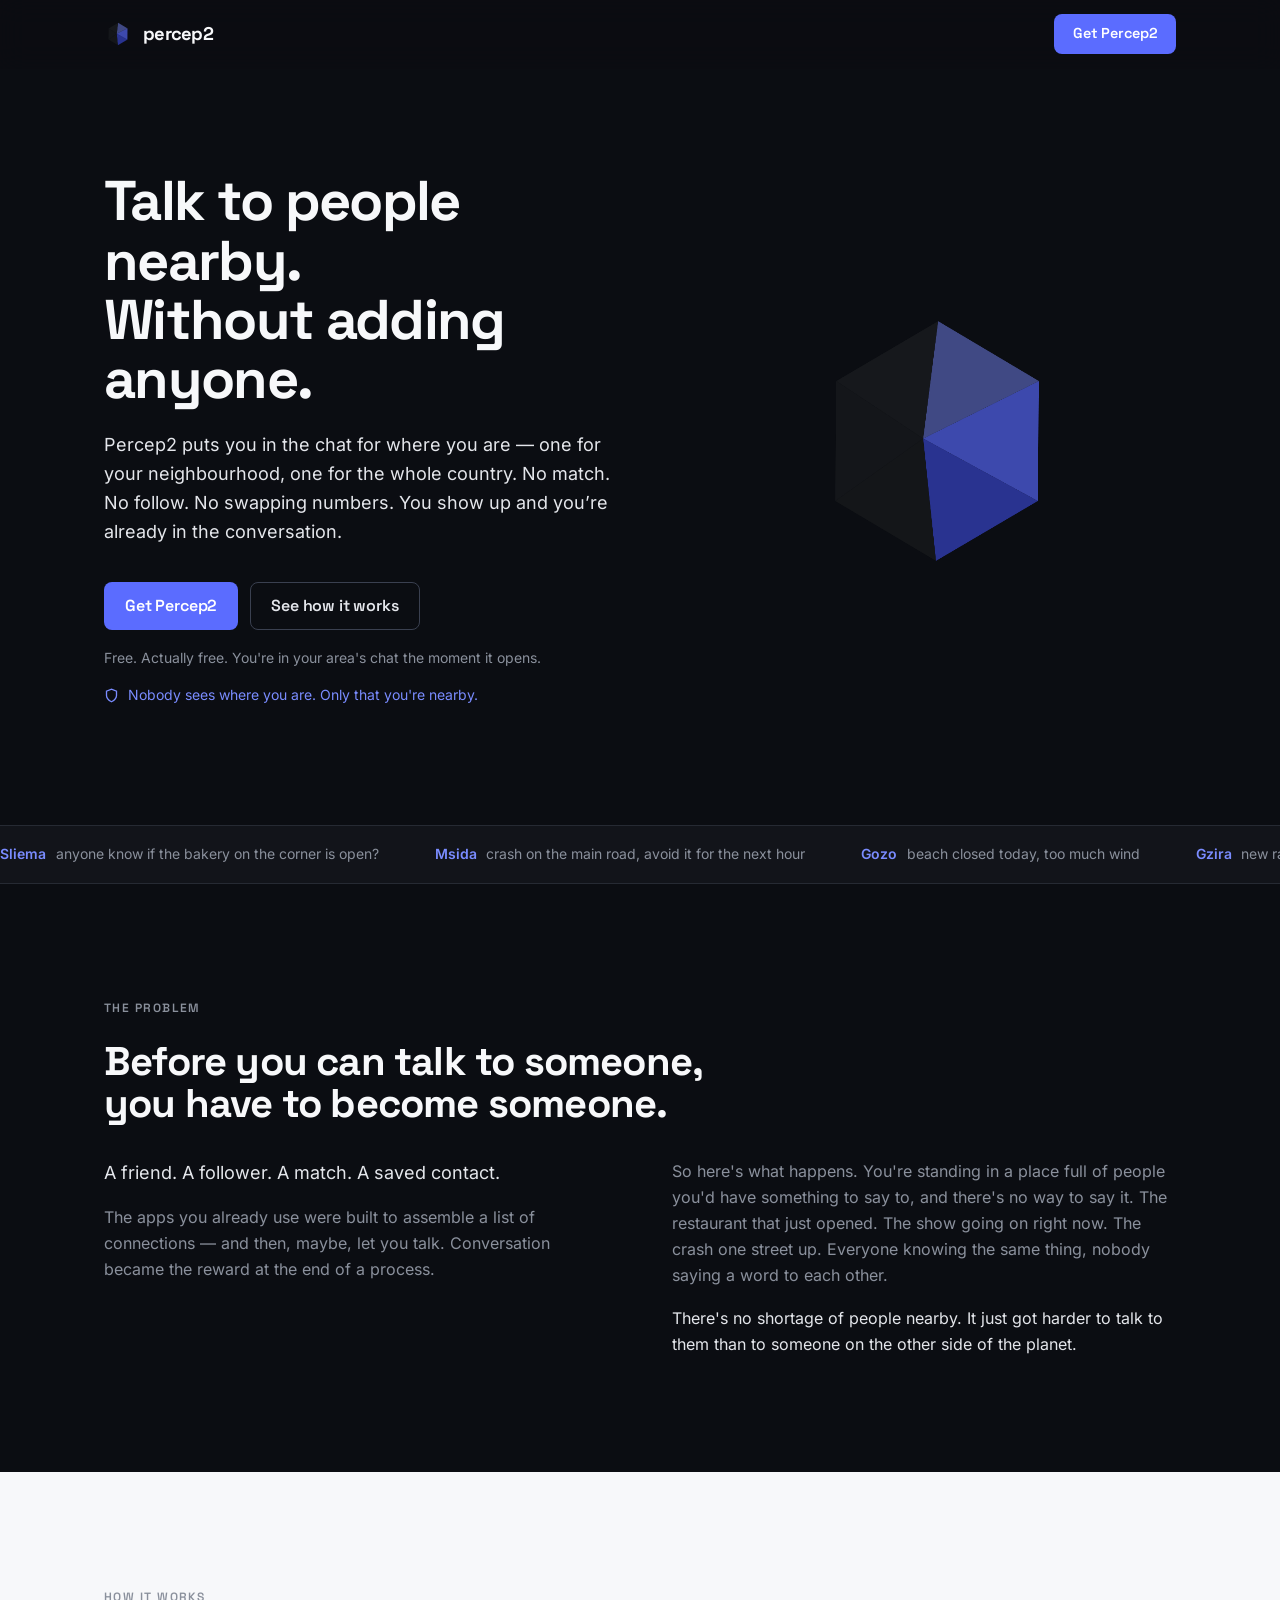
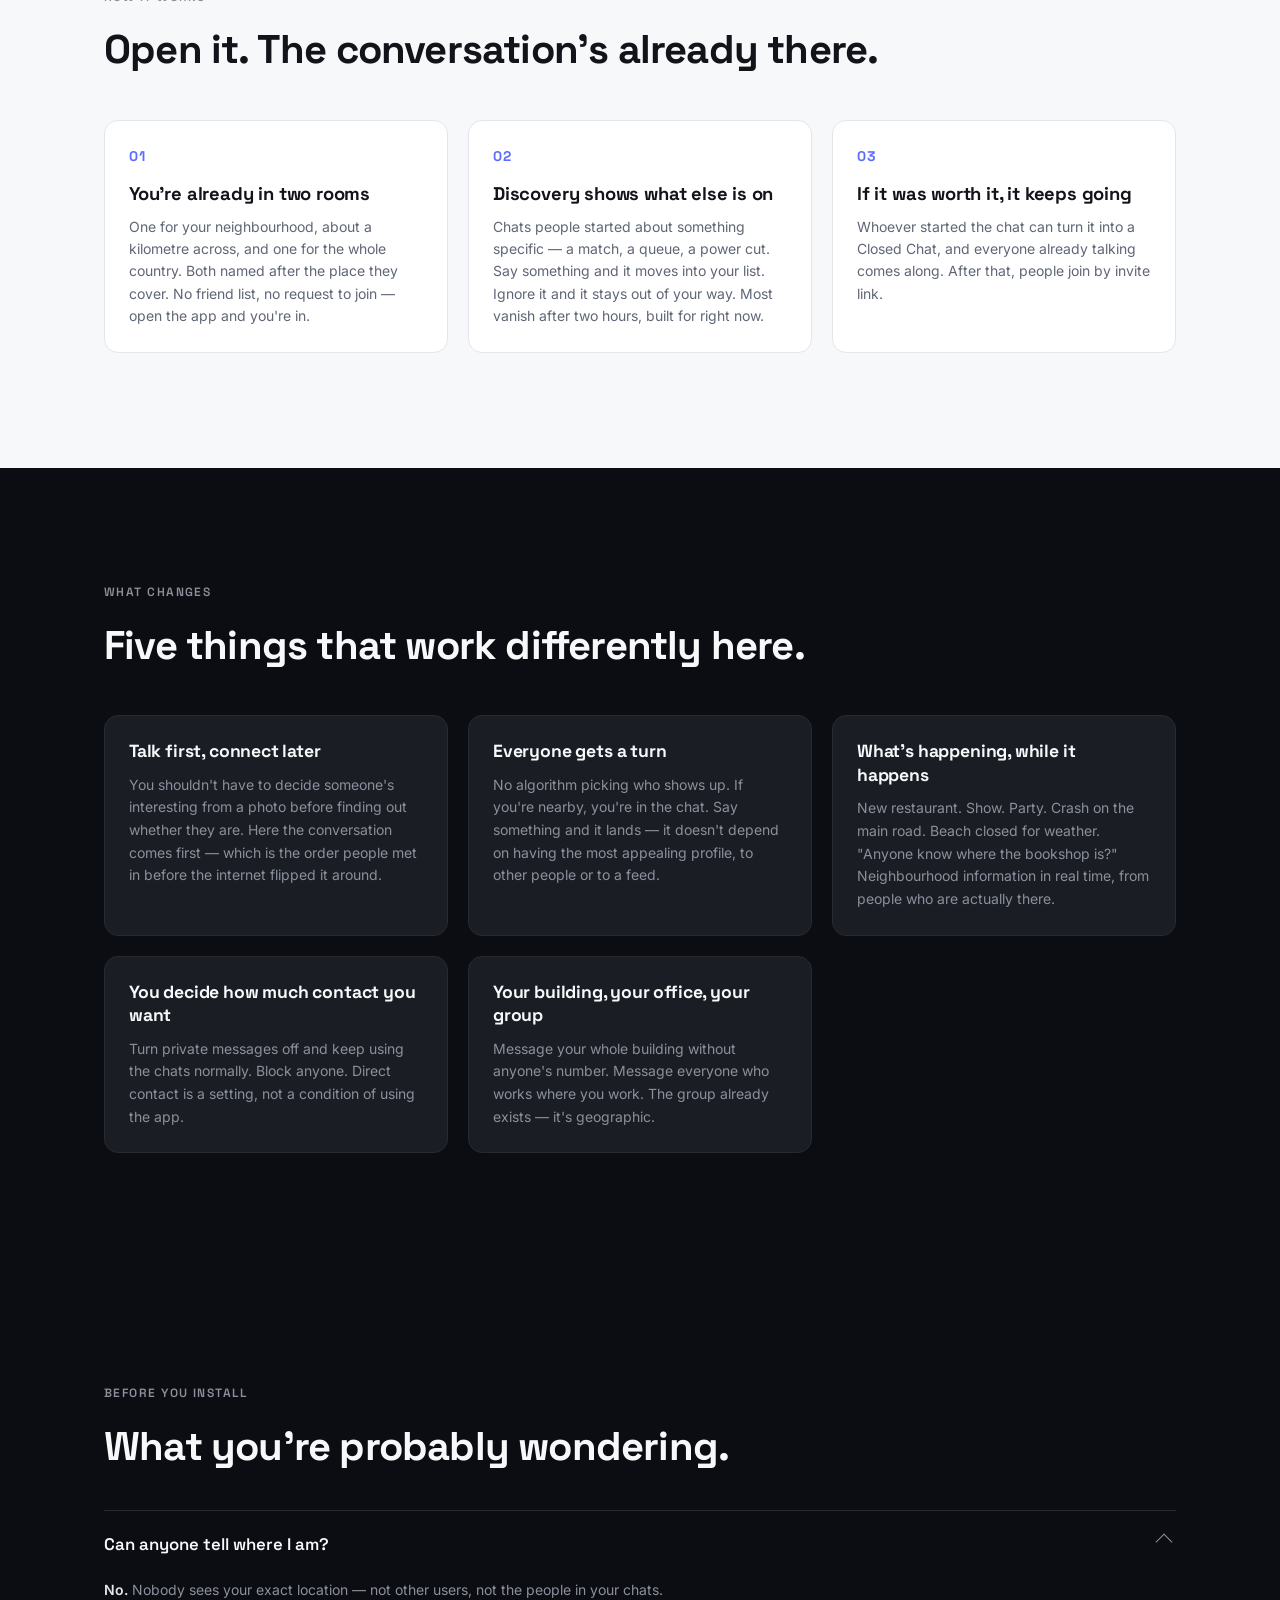
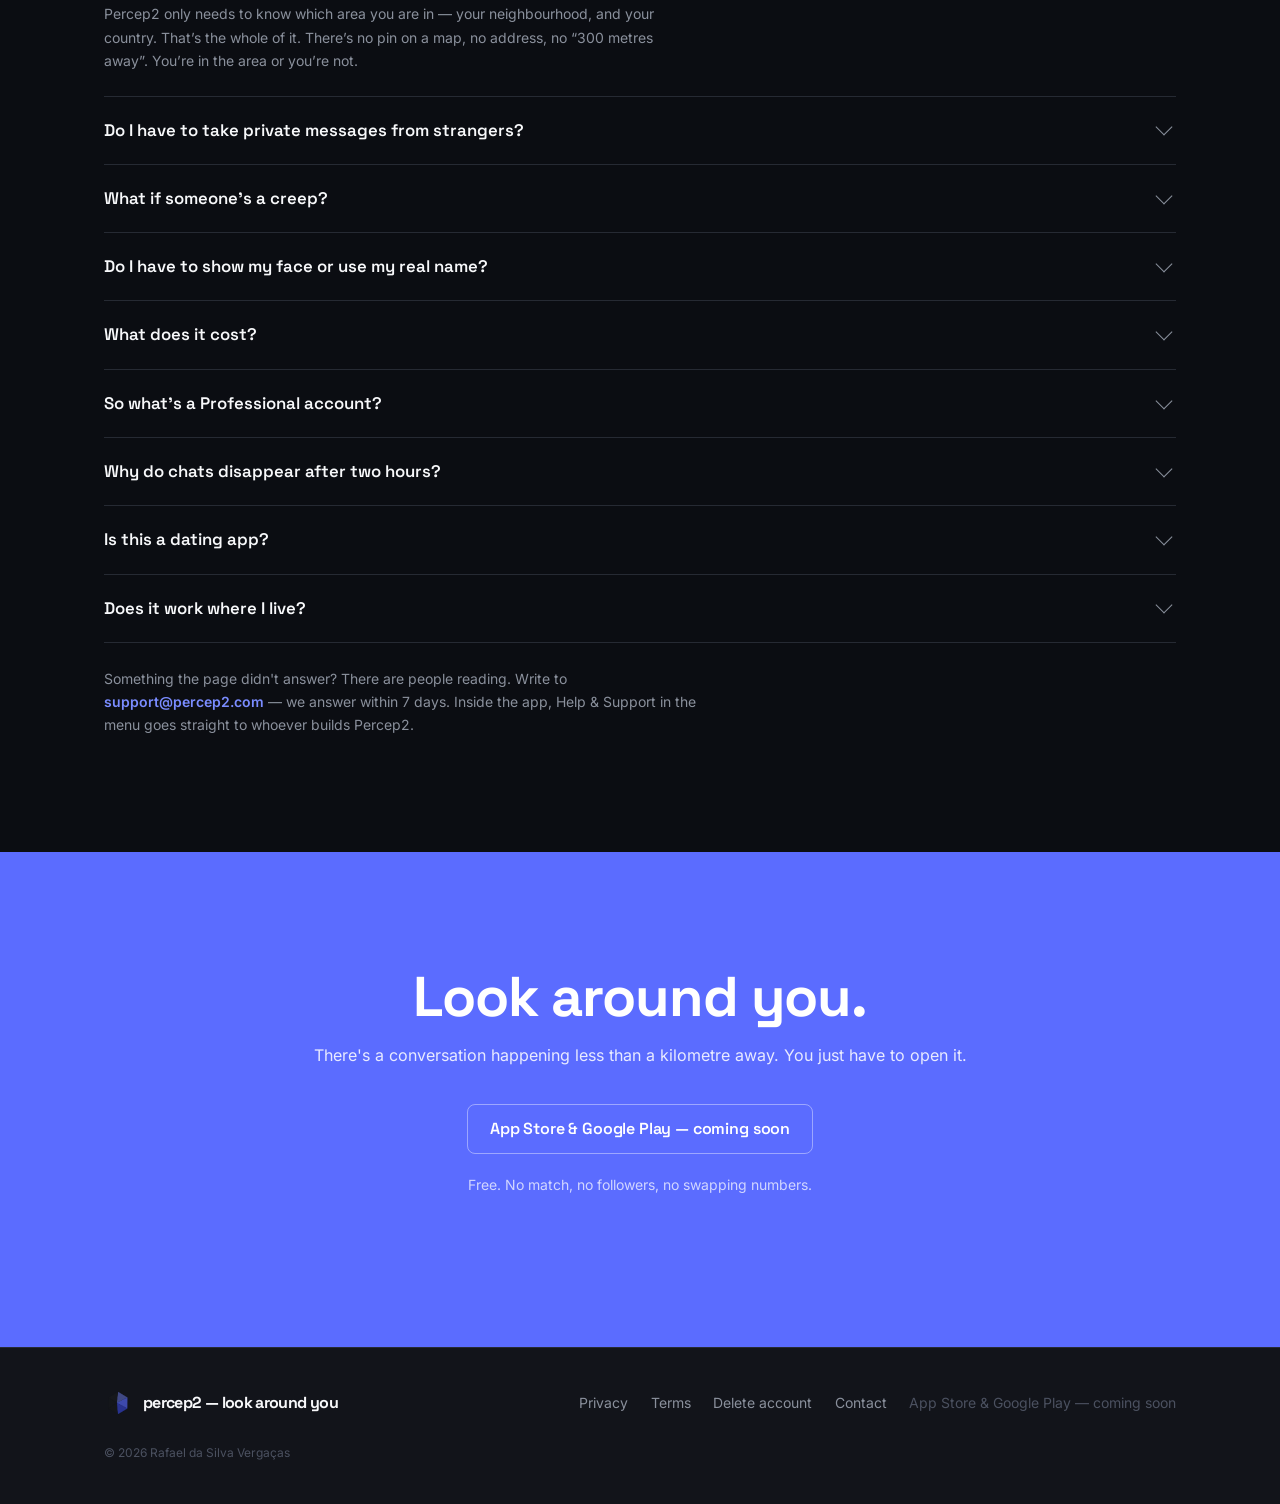
==== index.html @ 85c4b642 "Copyrights." ====
<!doctype html>
<html lang="en">
<head>
<meta charset="utf-8">
<meta name="viewport" content="width=device-width,initial-scale=1">
<title>Percep2 — Talk to people nearby. Without adding anyone.</title>
<meta name="description" content="Percep2 puts you in the chat for where you are — your neighbourhood and your country. No match, no follow, no swapping numbers.">
<link rel="preload" href="fonts/space-grotesk-latin.woff2" as="font" type="font/woff2" crossorigin>
<link rel="preload" href="fonts/inter-latin.woff2" as="font" type="font/woff2" crossorigin>
<style>
@font-face{font-family:'Space Grotesk';font-style:normal;font-weight:300 700;font-display:swap;
  src:url(fonts/space-grotesk-latin.woff2) format('woff2');
  unicode-range:U+0000-00FF,U+0131,U+0152-0153,U+02BB-02BC,U+02C6,U+02DA,U+02DC,U+0304,U+0308,U+0329,U+2000-206F,U+20AC,U+2122,U+2191,U+2193,U+2212,U+2215,U+FEFF,U+FFFD}
@font-face{font-family:'Space Grotesk';font-style:normal;font-weight:300 700;font-display:swap;
  src:url(fonts/space-grotesk-latin-ext.woff2) format('woff2');
  unicode-range:U+0100-02BA,U+02BD-02C5,U+02C7-02CC,U+02CE-02D7,U+02DD-02FF,U+0304,U+0308,U+0329,U+1D00-1DBF,U+1E00-1E9F,U+1EF2-1EFF,U+2020,U+20A0-20AB,U+20AD-20C0,U+2113,U+2C60-2C7F,U+A720-A7FF}
@font-face{font-family:'Inter';font-style:normal;font-weight:100 900;font-display:swap;
  src:url(fonts/inter-latin.woff2) format('woff2');
  unicode-range:U+0000-00FF,U+0131,U+0152-0153,U+02BB-02BC,U+02C6,U+02DA,U+02DC,U+0304,U+0308,U+0329,U+2000-206F,U+20AC,U+2122,U+2191,U+2193,U+2212,U+2215,U+FEFF,U+FFFD}
@font-face{font-family:'Inter';font-style:normal;font-weight:100 900;font-display:swap;
  src:url(fonts/inter-latin-ext.woff2) format('woff2');
  unicode-range:U+0100-02BA,U+02BD-02C5,U+02C7-02CC,U+02CE-02D7,U+02DD-02FF,U+0304,U+0308,U+0329,U+1D00-1DBF,U+1E00-1E9F,U+1EF2-1EFF,U+2020,U+20A0-20AB,U+20AD-20C0,U+2113,U+2C60-2C7F,U+A720-A7FF}

:root{
  --void:#0B0D12; --ink:#12141A; --surface:#1A1D24; --line:#262A33;
  --graphite:#363B45; --slate:#8A909C; --mist:#E4E6EB; --paper:#F7F8FA;
  --blue:#5B6CFF; --blue-l:#7A8CFF; --blue-d:#3846C4;

  /* escala do brandbook, pág. 05 */
  --fs-display:clamp(2.35rem, 1.7rem + 2.6vw, 3.5rem);   /* 56 / 60 · -3%  */
  --fs-h1:clamp(1.95rem, 1.6rem + 1.5vw, 2.5rem);        /* 40 / 46 · -2%  */
  --fs-h2:clamp(1.5rem, 1.3rem + .9vw, 1.75rem);         /* 28 / 34 · -1.5%*/
  --fs-h3:1.25rem;                                       /* 20 / 27        */
  --fs-b:1rem;                                           /* 16 / 26        */
  --fs-s:.875rem;                                        /* 14 / 22        */
  --fs-xs:.75rem;                                        /* 12 / 16 · +12% */
  --fs-lg:1.125rem;

  --disp:'Space Grotesk',ui-sans-serif,system-ui,-apple-system,'Segoe UI',sans-serif;
  --text:'Inter',ui-sans-serif,system-ui,-apple-system,'Segoe UI',sans-serif;
  --pad:clamp(1.25rem,5vw,5rem);
  --sec:clamp(72px,9vw,120px);
  --ease:cubic-bezier(.22,.61,.36,1);
}
*{box-sizing:border-box;margin:0;padding:0}
html{scroll-behavior:smooth}
body{background:var(--void);color:var(--mist);font-family:var(--text);
  font-size:var(--fs-b);line-height:1.625;-webkit-font-smoothing:antialiased;
  overflow-x:hidden}
.wrap{max-width:1200px;margin:0 auto;padding-inline:var(--pad)}
h1,h2,h3{font-family:var(--disp);line-height:1.06;letter-spacing:-.035em;
  color:var(--paper);font-weight:700}
h1{font-size:var(--fs-display);letter-spacing:-.03em}
h2{font-size:var(--fs-h1);letter-spacing:-.02em;margin-bottom:1rem}
h3{font-size:var(--fs-h3);letter-spacing:-.01em;line-height:1.35}
p{max-width:68ch}
a{color:inherit}
.eyebrow{font-family:var(--disp);font-size:var(--fs-xs);font-weight:600;
  letter-spacing:.12em;text-transform:uppercase;color:var(--slate);
  display:block;margin-bottom:1.4rem}
.dim{color:var(--slate)}

/* ---- buttons ---- */
@media(max-width:640px){.btn{height:52px!important}}
.btn{display:inline-flex;align-items:center;justify-content:center;gap:.5rem;
  font-family:var(--disp);font-weight:600;font-size:1rem;letter-spacing:-.01em;
  height:48px;padding:0 20px;border-radius:8px;border:1px solid transparent;
  text-decoration:none;cursor:pointer;
  transition:background .12s var(--ease),border-color .12s var(--ease),color .12s var(--ease)}
.btn-p{background:var(--blue);color:#fff}
.btn-p:hover{background:var(--blue-d)}
.btn-s{border-color:#3A4050;color:var(--mist);background:transparent}
.btn-s:hover{border-color:var(--slate)}
.btn:focus-visible{outline:2px solid var(--blue-l);outline-offset:3px}
.link{color:var(--blue-l);font-weight:600;text-decoration:none}
.link:hover{text-decoration:underline}

/* ---- nav ---- */
nav{position:sticky;top:0;z-index:50;background:rgba(11,13,18,.82);
  backdrop-filter:blur(14px);border-bottom:1px solid transparent;
  transition:border-color .2s var(--ease)}
nav.stuck{border-bottom-color:var(--line)}
nav .wrap{display:flex;align-items:center;justify-content:space-between;
  height:68px}
.wrap{max-width:1200px}
.lock{display:flex;align-items:center;gap:11px}
.lock canvas{width:28px;height:28px;display:block}
.lock span{font-family:var(--disp);font-weight:700;font-size:1.15rem;
  letter-spacing:-.04em;color:var(--paper)}
nav .btn{height:40px;font-size:.9rem;padding:0 1.1rem}

/* ---- hero ---- */
.hero{padding-block:clamp(3.5rem,8vw,6.5rem) var(--sec);position:relative}
.hero-grid{display:grid;grid-template-columns:1.05fr .95fr;gap:clamp(2rem,5vw,4.5rem);
  align-items:center}
.hero h1{margin-bottom:1.4rem}
.hero .sub{font-size:var(--fs-lg);line-height:1.6;color:var(--mist);opacity:.86;margin-bottom:2.2rem}
.cta-row{display:flex;flex-wrap:wrap;gap:.75rem;align-items:center}
.micro{font-size:var(--fs-s);color:var(--slate);margin-top:1.1rem}
.trust{display:inline-flex;align-items:center;gap:.55rem;margin-top:.9rem;
  font-size:var(--fs-s);color:var(--blue-l)}
.trust svg{flex:none}

/* mark stage */
.stage{position:relative;display:grid;place-items:center;
  min-height:clamp(320px,42vw,460px)}
.stage canvas.mark{width:min(300px,60vw);height:min(300px,60vw);display:block;
  position:relative;z-index:2}
.rings{position:absolute;inset:0;display:grid;place-items:center;z-index:1}
.rings i{position:absolute;border:1px solid var(--blue);border-radius:50%;
  width:90px;height:90px;opacity:0;
  animation:ping 6s cubic-bezier(.22,.61,.36,1) infinite}
.rings i:nth-child(2){animation-delay:2s}
.rings i:nth-child(3){animation-delay:4s}
@keyframes ping{0%{width:90px;height:90px;opacity:0}
  10%{opacity:.42}100%{width:min(520px,92vw);height:min(520px,92vw);opacity:0}}

/* ---- proof ticker ---- */
.proof{border-block:1px solid var(--line);background:var(--ink);
  padding-block:1.05rem;overflow:hidden}
.track{display:flex;gap:3.5rem;width:max-content;
  animation:slide 46s linear infinite}
.proof:hover .track{animation-play-state:paused}
@keyframes slide{to{transform:translateX(-50%)}}
.msg{font-size:var(--fs-s);color:var(--slate);white-space:nowrap;
  display:flex;align-items:center;gap:.6rem}
.msg b{color:var(--blue-l);font-weight:600}
.proof-note{font-size:var(--fs-xs);color:#4B5160;text-align:center;
  margin-top:.7rem;letter-spacing:.04em}

/* ---- sections ---- */
section{padding-block:var(--sec)}
.lede{font-size:var(--fs-lg);color:var(--mist);opacity:.9}
.two{display:grid;grid-template-columns:1fr 1fr;gap:clamp(2rem,5vw,4rem)}
.steps{display:grid;grid-template-columns:repeat(3,1fr);gap:1.25rem;margin-top:3rem}
.step{background:var(--surface);border:1px solid var(--line);border-radius:14px;
  padding:24px;transition:border-color .16s var(--ease)}
.step:hover{border-color:#2F3543}
.step .n{font-family:var(--disp);font-size:var(--fs-s);font-weight:700;
  color:var(--blue);letter-spacing:.1em;display:block;margin-bottom:.9rem}
.step h3{font-size:1.15rem;margin-bottom:.55rem}
.step p{font-size:var(--fs-s);color:var(--slate);line-height:1.6}

.bens{display:grid;grid-template-columns:repeat(3,1fr);gap:1.25rem;margin-top:3rem}
.ben{background:var(--surface);border:1px solid var(--line);border-radius:14px;
  padding:24px}
.ben h3{font-size:1.1rem;margin-bottom:.6rem}
.ben p{font-size:var(--fs-s);color:var(--slate);line-height:1.62}
.ben:nth-child(4),.ben:nth-child(5){grid-column:span 1}

/* light break */
.break{background:var(--paper);color:var(--ink)}
.break h2,.break h3{color:var(--ink)}
.break p{color:#454B58}
.break .eyebrow{color:#8A909C}
.break .step,.break .ben{background:#fff;border-color:#E4E6EB}
.break .step p,.break .ben p{color:#5F6675}

/* ---- faq ---- */
.faq{margin-top:2.6rem;border-top:1px solid var(--line)}
details{border-bottom:1px solid var(--line)}
summary{cursor:pointer;list-style:none;padding:1.25rem 2.5rem 1.25rem 0;
  font-family:var(--disp);font-weight:600;font-size:1.05rem;color:var(--paper);
  position:relative;transition:color .14s var(--ease)}
summary::-webkit-details-marker{display:none}
summary:hover{color:var(--blue-l)}
summary:focus-visible{outline:2px solid var(--blue-l);outline-offset:4px}
summary::after{content:"";position:absolute;right:.35rem;top:1.55rem;
  width:11px;height:11px;border-right:1.5px solid var(--slate);
  border-bottom:1.5px solid var(--slate);transform:rotate(45deg);
  transition:transform .2s var(--ease)}
details[open] summary::after{transform:rotate(-135deg)}
details .a{padding:0 0 1.4rem;font-size:var(--fs-s);color:var(--slate);
  line-height:1.7;max-width:66ch}
details .a strong{color:var(--mist);font-weight:600}
.faq-note{font-size:var(--fs-s);color:var(--slate);margin-top:1.6rem}

/* ---- final ---- */
.final{background:var(--blue);color:#fff;text-align:center}
.final h2{color:#fff;font-size:var(--fs-display)}
.final p{color:rgba(255,255,255,.86);margin:1rem auto 2.2rem}
.final .btn{background:#fff;color:var(--blue-d)}
.final .btn:hover{background:var(--paper)}
.final .micro{color:rgba(255,255,255,.72)}
.soon-badge{display:inline-block;font-family:var(--disp);font-weight:600;
  font-size:1rem;letter-spacing:-.01em;line-height:1.3;
  padding:14px 22px;border-radius:8px;
  border:1px solid rgba(255,255,255,.4);color:#fff}
@media(max-width:640px){.soon-badge{font-size:.9rem;padding:13px 18px}}

footer{background:var(--ink);border-top:1px solid var(--line);
  padding-block:2.6rem;font-size:var(--fs-s);color:var(--slate)}
footer .wrap{display:flex;flex-wrap:wrap;gap:1rem;
  align-items:center;justify-content:space-between}
footer a{text-decoration:none;color:var(--slate)}
footer a:hover{color:var(--mist)}
.flinks{display:flex;gap:1.4rem;flex-wrap:wrap;align-items:center}
.flinks .soon{color:#4B5160}
.fcopy{display:block;margin-top:1.6rem;font-size:var(--fs-xs);color:#4B5160}

/* ---- scroll reveal ---- */
.rv{opacity:0;transform:translateY(12px);
  transition:opacity .24s ease-out,transform .24s ease-out}
.rv.in{opacity:1;transform:none}
@media (prefers-reduced-motion:reduce){
  .rv{opacity:1;transform:none;transition:none}
  .rings i,.track{animation:none}
  html{scroll-behavior:auto}
}

@media(max-width:900px){
  .hero-grid,.two{grid-template-columns:1fr}
  .steps,.bens{grid-template-columns:1fr}
  .stage{order:-1;min-height:300px}
}
</style>
</head>
<body>

<nav id="nav">
  <div class="wrap">
    <div class="lock"><canvas id="navmark" width="56" height="56"></canvas><span>percep2</span></div>
    <a class="btn btn-p" href="#get">Get Percep2</a>
  </div>
</nav>

<!-- 1 · HERO -->
<header class="hero">
  <div class="wrap hero-grid">
    <div>
      <h1 class="rv">Talk to people nearby.<br>Without adding anyone.</h1>
      <p class="sub rv">Percep2 puts you in the chat for where you are — one for your
        neighbourhood, one for the whole country. No match. No follow. No swapping numbers.
        You show up and you&rsquo;re already in the conversation.</p>
      <div class="cta-row rv">
        <a class="btn btn-p" href="#get">Get Percep2</a>
        <a class="btn btn-s" href="#how">See how it works</a>
      </div>
      <p class="micro rv">Free. Actually free. You're in your area's chat the moment it opens.</p>
      <p class="trust rv">
        <svg width="15" height="15" viewBox="0 0 24 24" fill="none" stroke="currentColor" stroke-width="2.1">
          <path d="M12 22s8-4 8-10V5l-8-3-8 3v7c0 6 8 10 8 10z"/></svg>
        Nobody sees where you are. Only that you're nearby.
      </p>
    </div>
    <div class="stage rv">
      <div class="rings"><i></i><i></i><i></i></div>
      <canvas class="mark" id="heromark" width="640" height="640"></canvas>
    </div>
  </div>
</header>

<!-- 2 · PROOF -->
<div class="proof">
  <div class="track" id="track"></div>
</div>

<!-- 3 · CONFLICT -->
<section>
  <div class="wrap">
    <span class="eyebrow rv">The problem</span>
    <h2 class="rv">Before you can talk to someone,<br>you have to become someone.</h2>
    <div class="two" style="margin-top:2rem">
      <div>
        <p class="lede rv">A friend. A follower. A match. A saved contact.</p>
        <p class="rv dim" style="margin-top:1.1rem">The apps you already use were built to
          assemble a list of connections — and then, maybe, let you talk. Conversation
          became the reward at the end of a process.</p>
      </div>
      <div>
        <p class="rv dim">So here's what happens. You're standing in a place full of people
          you'd have something to say to, and there's no way to say it. The restaurant that
          just opened. The show going on right now. The crash one street up. Everyone
          knowing the same thing, nobody saying a word to each other.</p>
        <p class="rv" style="margin-top:1.1rem;color:var(--mist)">There's no shortage of
          people nearby. It just got harder to talk to them than to someone on the other
          side of the planet.</p>
      </div>
    </div>
  </div>
</section>

<!-- 4 · HOW IT WORKS (light break) -->
<section class="break" id="how">
  <div class="wrap">
    <span class="eyebrow rv">How it works</span>
    <h2 class="rv">Open it. The conversation's already there.</h2>
    <div class="steps">
      <div class="step rv"><span class="n">01</span>
        <h3>You're already in two rooms</h3>
        <p>One for your neighbourhood, about a kilometre across, and one for the whole
          country. Both named after the place they cover. No friend list, no request to
          join — open the app and you're in.</p></div>
      <div class="step rv"><span class="n">02</span>
        <h3>Discovery shows what else is on</h3>
        <p>Chats people started about something specific — a match, a queue, a power cut.
          Say something and it moves into your list. Ignore it and it stays out of your way.
          Most vanish after two hours, built for right now.</p></div>
      <div class="step rv"><span class="n">03</span>
        <h3>If it was worth it, it keeps going</h3>
        <p>Whoever started the chat can turn it into a Closed Chat, and everyone already
          talking comes along. After that, people join by invite link.</p></div>
    </div>
  </div>
</section>

<!-- 5 · BENEFITS -->
<section>
  <div class="wrap">
    <span class="eyebrow rv">What changes</span>
    <h2 class="rv">Five things that work differently here.</h2>
    <div class="bens">
      <div class="ben rv"><h3>Talk first, connect later</h3>
        <p>You shouldn't have to decide someone's interesting from a photo before finding
          out whether they are. Here the conversation comes first — which is the order
          people met in before the internet flipped it around.</p></div>
      <div class="ben rv"><h3>Everyone gets a turn</h3>
        <p>No algorithm picking who shows up. If you're nearby, you're in the chat. Say
          something and it lands — it doesn't depend on having the most appealing profile,
          to other people or to a feed.</p></div>
      <div class="ben rv"><h3>What's happening, while it happens</h3>
        <p>New restaurant. Show. Party. Crash on the main road. Beach closed for weather.
          "Anyone know where the bookshop is?" Neighbourhood information in real time,
          from people who are actually there.</p></div>
      <div class="ben rv"><h3>You decide how much contact you want</h3>
        <p>Turn private messages off and keep using the chats normally. Block anyone.
          Direct contact is a setting, not a condition of using the app.</p></div>
      <div class="ben rv"><h3>Your building, your office, your group</h3>
        <p>Message your whole building without anyone's number. Message everyone who works
          where you work. The group already exists — it's geographic.</p></div>
    </div>
  </div>
</section>

<!-- 7 · OBJECTIONS -->
<section>
  <div class="wrap">
    <span class="eyebrow rv">Before you install</span>
    <h2 class="rv">What you're probably wondering.</h2>
    <div class="faq">
      <details open class="rv"><summary>Can anyone tell where I am?</summary>
        <div class="a"><strong>No.</strong> Nobody sees your exact location — not other
          users, not the people in your chats. Percep2 only needs to know which area you are in — your neighbourhood, and your
          country. That&rsquo;s the whole of it. There&rsquo;s no pin on a map, no address, no
          &ldquo;300 metres away&rdquo;. You&rsquo;re in the area or you&rsquo;re not.</div></details>
      <details class="rv"><summary>Do I have to take private messages from strangers?</summary>
        <div class="a">No. You can switch private messages off and still use every chat
          normally. And you can block anyone.</div></details>
      <details class="rv"><summary>What if someone's a creep?</summary>
        <div class="a">You block them on the spot, from their profile, in any chat — not just
          in private messages. Blocking hides their messages from you everywhere and stops them
          messaging you. You can also <strong>report</strong> any message or any profile, with a
          reason, and reports go to a person who reads them. Where a report holds up, the content
          comes down or the account goes. If something is taken down, whoever posted it is told
          why. And nothing lingers regardless: messages clear themselves out after 7 days in Open
          Chats, 30 in Closed and private ones.</div></details>
      <details class="rv"><summary>Do I have to show my face or use my real name?</summary>
        <div class="a">No to both. A <strong>display name is the only thing required</strong>,
          and it does not have to be your real one — pick whatever you want people to call you.
          Photo, bio, country and gender are all optional, all editable later, and you can leave
          them empty or clear them at any time. Your email address is never shown to anyone.</div></details>
      <details class="rv"><summary>What does it cost?</summary>
        <div class="a">Nothing. The app is completely free — including the Professional
          account, which also costs nothing right now.</div></details>
      <details class="rv"><summary>So what's a Professional account?</summary>
        <div class="a">An account type with two extra things: your Open Chats don't expire
          after two hours, and you can turn them into Closed Chats. Switching is free.</div></details>
      <details class="rv"><summary>Why do chats disappear after two hours?</summary>
        <div class="a">Because they're for what's happening now. A chat about the show ends
          when the show ends. Anything worth keeping becomes a Closed Chat; the rest gets
          out of the way.</div></details>
      <details class="rv"><summary>Is this a dating app?</summary>
        <div class="a">Not only. Some people are looking for a relationship, some want
          friends or someone to do something with, and some just want to know what's going
          on nearby. All three fit in the same chat, and that's the part that makes it
          work.</div></details>
      <details class="rv"><summary>Does it work where I live?</summary>
        <div class="a">There is no country list and no waiting list — open the app anywhere and
          you are in your area's chats immediately. That is why there are <strong>two</strong>:
          your neighbourhood is roughly a kilometre across, and early on it may well be quiet.
          The country-wide room is not. So a quiet street is never a dead end — it is one row
          above a room with everyone else in it. As more people around you join, your
          neighbourhood becomes the livelier of the two on its own. We are starting in
          <strong>Malta</strong>, which is why it is worth being early there.</div></details>
    </div>
    <p class="faq-note rv">Something the page didn't answer? There are people reading.
      Write to <a class="link" href="mailto:support@percep2.com">support@percep2.com</a> — we answer within
      7 days. Inside the app, Help &amp; Support in the menu goes straight to whoever
      builds Percep2.</p>
  </div>
</section>

<!-- 9 · FINAL CTA -->
<section class="final" id="get">
  <div class="wrap">
    <h2 class="rv">Look around you.</h2>
    <p class="rv">There's a conversation happening less than a kilometre away.
      You just have to open it.</p>
    <div class="soon-badge rv">App Store &amp; Google Play — coming soon</div>
    <p class="micro rv" style="margin-top:1.2rem">Free. No match, no followers,
      no swapping numbers.</p>
  </div>
</section>

<footer>
  <div class="wrap">
    <div class="lock"><canvas id="footmark" width="48" height="48"></canvas>
      <span style="font-size:1rem">percep2 — look around you</span></div>
    <div class="flinks">
      <a href="privacy.html">Privacy</a><a href="terms.html">Terms</a>
      <a href="delete-account.html">Delete account</a>
      <a href="mailto:support@percep2.com">Contact</a>
      <span class="soon">App Store &amp; Google Play — coming soon</span>
    </div>
  </div>
  <div class="wrap fcopy">&copy; 2026 Rafael da Silva Vergaças</div>
</footer>

<script>
/* ============================================================
   1 · Símbolo em 3D — bipirâmide hexagonal.
   Em rotação 0 a vista frontal é EXATAMENTE o logo do brandbook
   (hexágono, 6 facetas do centro, mesmas cores da pág. 02).
   Girar revela o volume que o símbolo já sugeria — não inventa
   outra forma. Oscila devagar em vez de dar voltas completas,
   para o mark nunca ficar de costas.
   ============================================================ */
(function(){
  const HEX=[], N=6;
  for(let i=0;i<N;i++){                       // hexágono no plano XY
    const a=Math.PI/2 - i*Math.PI/3;          // topo primeiro, sentido horário
    HEX.push([Math.cos(a),Math.sin(a),0]);
  }
  const D=0.52;                               // profundidade dos ápices
  const FRONT=[0,0,D], BACK=[0,0,-D];
  const FILL=[[0x7A,0x8C,0xFF],[0x5B,0x6C,0xFF],[0x38,0x46,0xC4],
              [0x20,0x23,0x28],[0x2B,0x2F,0x39],[0x36,0x3B,0x45]];
  const faces=[];
  for(let i=0;i<N;i++){
    faces.push({v:[FRONT,HEX[i],HEX[(i+1)%N]], c:FILL[i]});          // frente
    faces.push({v:[BACK,HEX[(i+1)%N],HEX[i]], c:FILL[i].map(x=>Math.round(x*0.62))}); // verso
  }
  const L=(()=>{const v=[-.5,.72,.85],l=Math.hypot(...v);return v.map(c=>c/l)})();

  function make(cv){
    const ctx=cv.getContext('2d'), S=cv.width, R=S*0.40;
    return function(ry,rx){
      ctx.clearRect(0,0,S,S);
      const rot=p=>{
        let [x,y,z]=p;
        let y2=y*Math.cos(rx)-z*Math.sin(rx), z2=y*Math.sin(rx)+z*Math.cos(rx);
        return [x*Math.cos(ry)+z2*Math.sin(ry), y2, -x*Math.sin(ry)+z2*Math.cos(ry)];
      };
      faces.map(f=>{
        const v=f.v.map(rot);
        return {v,c:f.c,z:(v[0][2]+v[1][2]+v[2][2])/3};
      }).sort((p,q)=>p.z-q.z).forEach(({v,c})=>{
        const u=[v[1][0]-v[0][0],v[1][1]-v[0][1],v[1][2]-v[0][2]];
        const w=[v[2][0]-v[0][0],v[2][1]-v[0][1],v[2][2]-v[0][2]];
        let n=[u[1]*w[2]-u[2]*w[1],u[2]*w[0]-u[0]*w[2],u[0]*w[1]-u[1]*w[0]];
        const nl=Math.hypot(...n); n=n.map(t=>t/nl);
        if(n[2]<=0.015) return;                          // back-face culling
        const lam=Math.max(0,n[0]*L[0]+n[1]*L[1]+n[2]*L[2]);
        const k=0.62+lam*0.62;
        const col=c.map(t=>Math.min(255,Math.round(t*k)));
        ctx.fillStyle='rgb('+col[0]+','+col[1]+','+col[2]+')';
        ctx.beginPath();
        v.forEach((p,j)=>{const X=S/2+p[0]*R, Y=S/2-p[1]*R;
          j?ctx.lineTo(X,Y):ctx.moveTo(X,Y)});
        ctx.closePath(); ctx.fill();
      });
    };
  }

  const draws=['heromark','navmark','footmark']
    .map(id=>document.getElementById(id)).filter(Boolean).map(make);
  if(!draws.length) return;

  if(matchMedia('(prefers-reduced-motion:reduce)').matches){
    draws.forEach(d=>d(0,0)); return;                    // parado = logo exato
  }
  let live=true;
  const hero=document.querySelector('.hero');
  if(hero) new IntersectionObserver(e=>{live=e[0].isIntersecting;},{threshold:0}).observe(hero);
  (function loop(ms){
    if(live){
      const t=ms/1000;
      const ry=Math.sin(t*0.16)*0.62;      // oscila ±36°, ~39s por ciclo
      const rx=Math.sin(t*0.11)*0.16;
      draws.forEach(d=>d(ry,rx));
    }
    requestAnimationFrame(loop);
  })(0);
})();

/* ============================================================
   2 · Scroll reveal — IntersectionObserver, stagger por bloco.
   Sem GSAP de propósito: 70 KB para um fade é custo sem retorno,
   e o brandbook proíbe parallax. Se quiser trocar por GSAP,
   substitua este bloco por ScrollTrigger.batch(".rv", {...}).
   ============================================================ */
(function(){
  const els=[...document.querySelectorAll('.rv')];
  if(matchMedia('(prefers-reduced-motion:reduce)').matches){
    els.forEach(e=>e.classList.add('in')); return;
  }
  const io=new IntersectionObserver((entries)=>{
    entries.filter(e=>e.isIntersecting).forEach((e,i)=>{
      setTimeout(()=>e.target.classList.add('in'), i*60);   // stagger
      io.unobserve(e.target);
    });
  },{threshold:.12,rootMargin:'0px 0px -8% 0px'});
  els.forEach(e=>io.observe(e));
})();

/* ============================================================
   3 · Proof ticker — duplicado para loop contínuo
   ============================================================ */
(function(){
  const msgs=[
    ['Sliema','anyone know if the bakery on the corner is open?'],
    ['Msida','crash on the main road, avoid it for the next hour'],
    ['Gozo','beach closed today, too much wind'],
    ['Gzira','new ramen place just opened, queue is short right now'],
    ['Office Building','whose car is blocking the garage'],
    ['Valetta','looking for a bookshop around here, any tips?'],
    ['St Julians','who else is at the show? this crowd is huge']
  ];
  const t=document.getElementById('track');
  if(!t) return;
  const html=msgs.map(([p,m])=>`<span class="msg"><b>${p}</b> ${m}</span>`).join('');
  t.innerHTML=html+html;
})();

/* ============================================================
   4 · Nav border on scroll
   ============================================================ */
(function(){
  const nav=document.getElementById('nav');
  const io=new IntersectionObserver(([e])=>nav.classList.toggle('stuck',!e.isIntersecting),
    {rootMargin:'-69px 0px 0px 0px'});
  io.observe(document.querySelector('.hero'));
})();
</script>
</body>
</html>
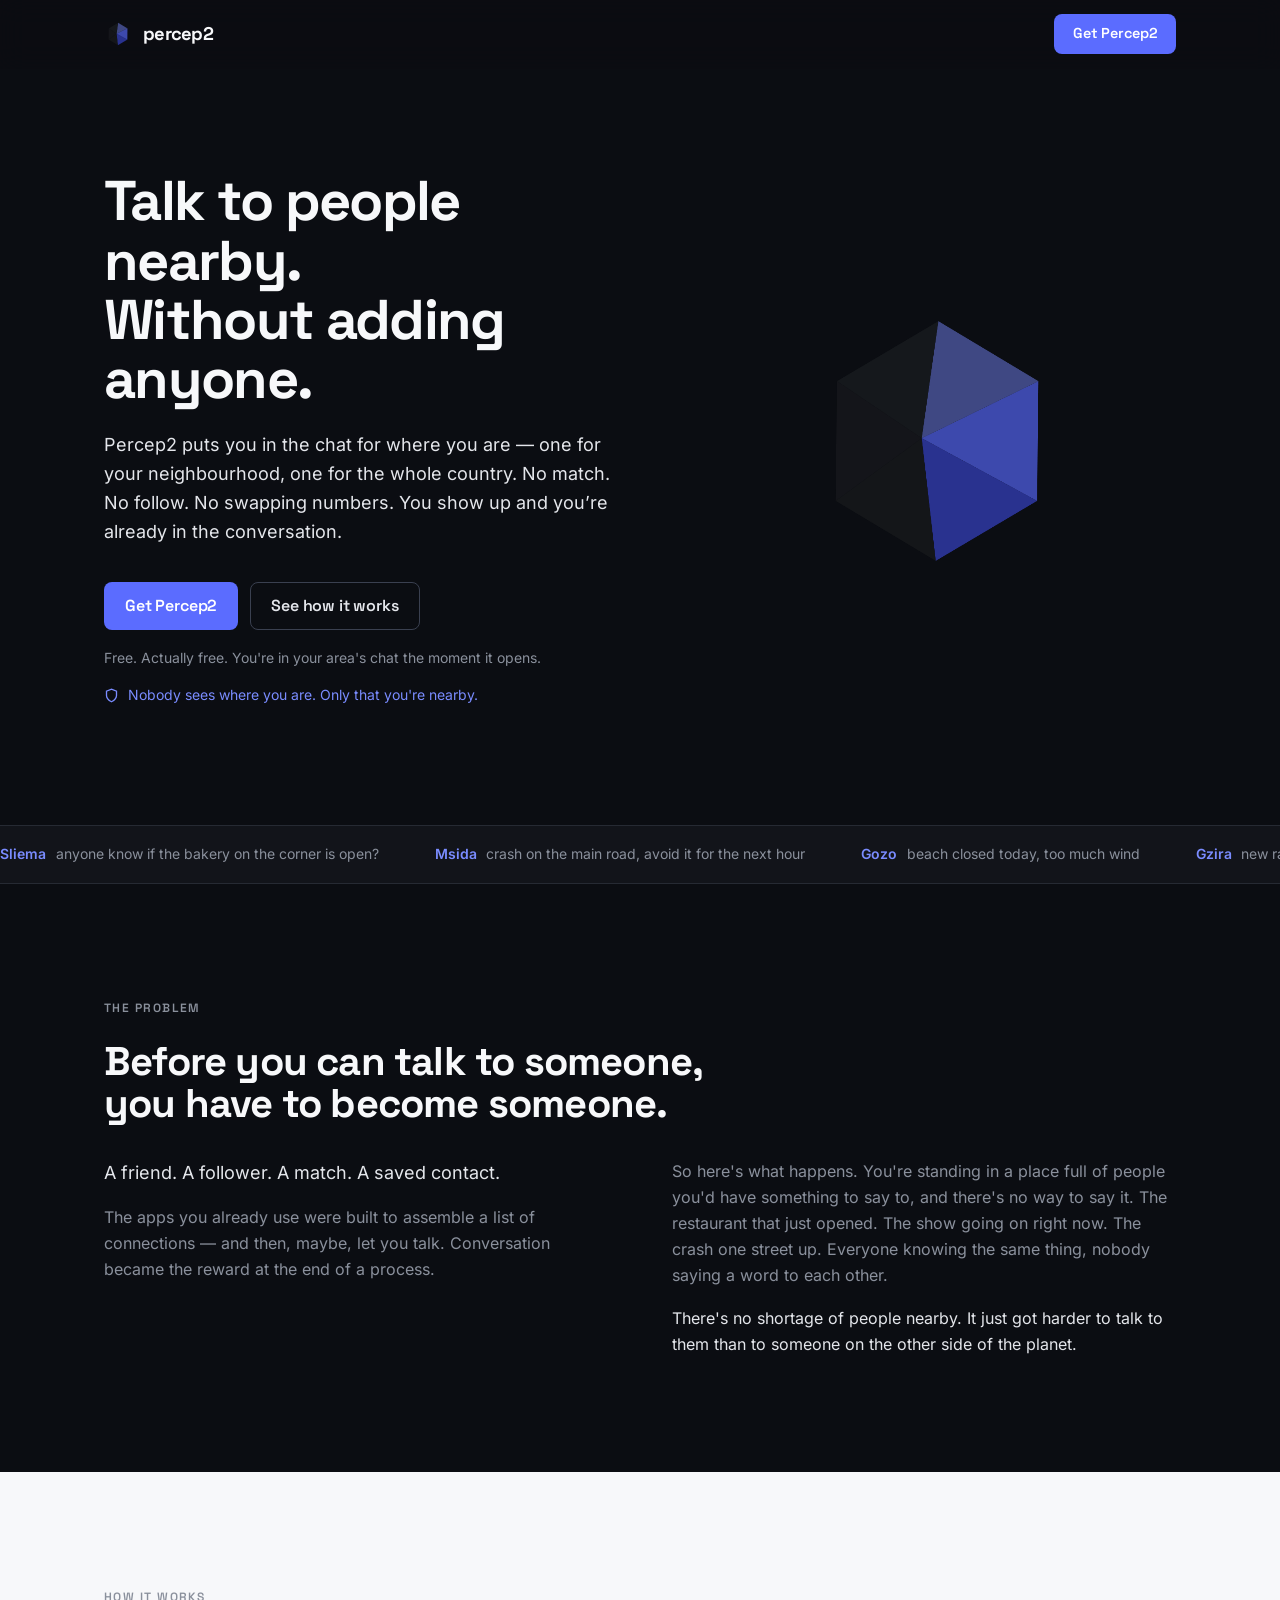
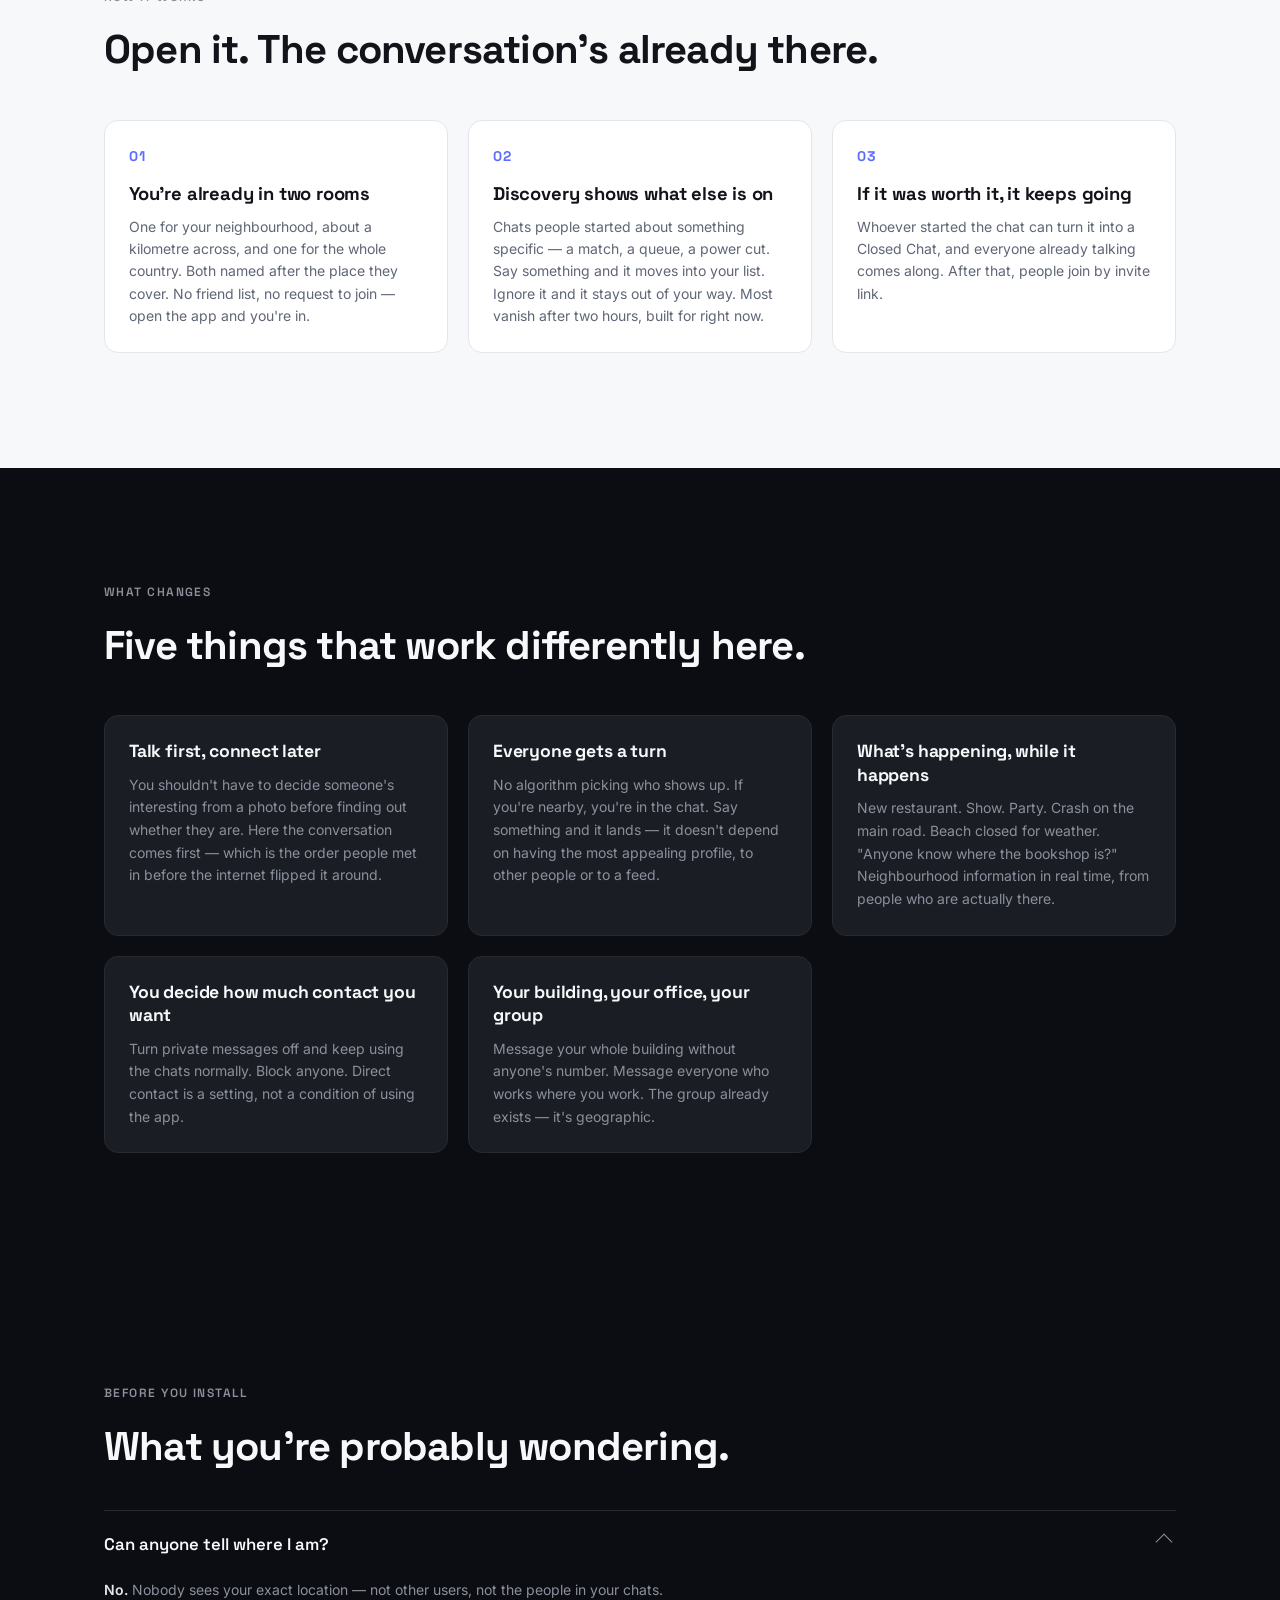
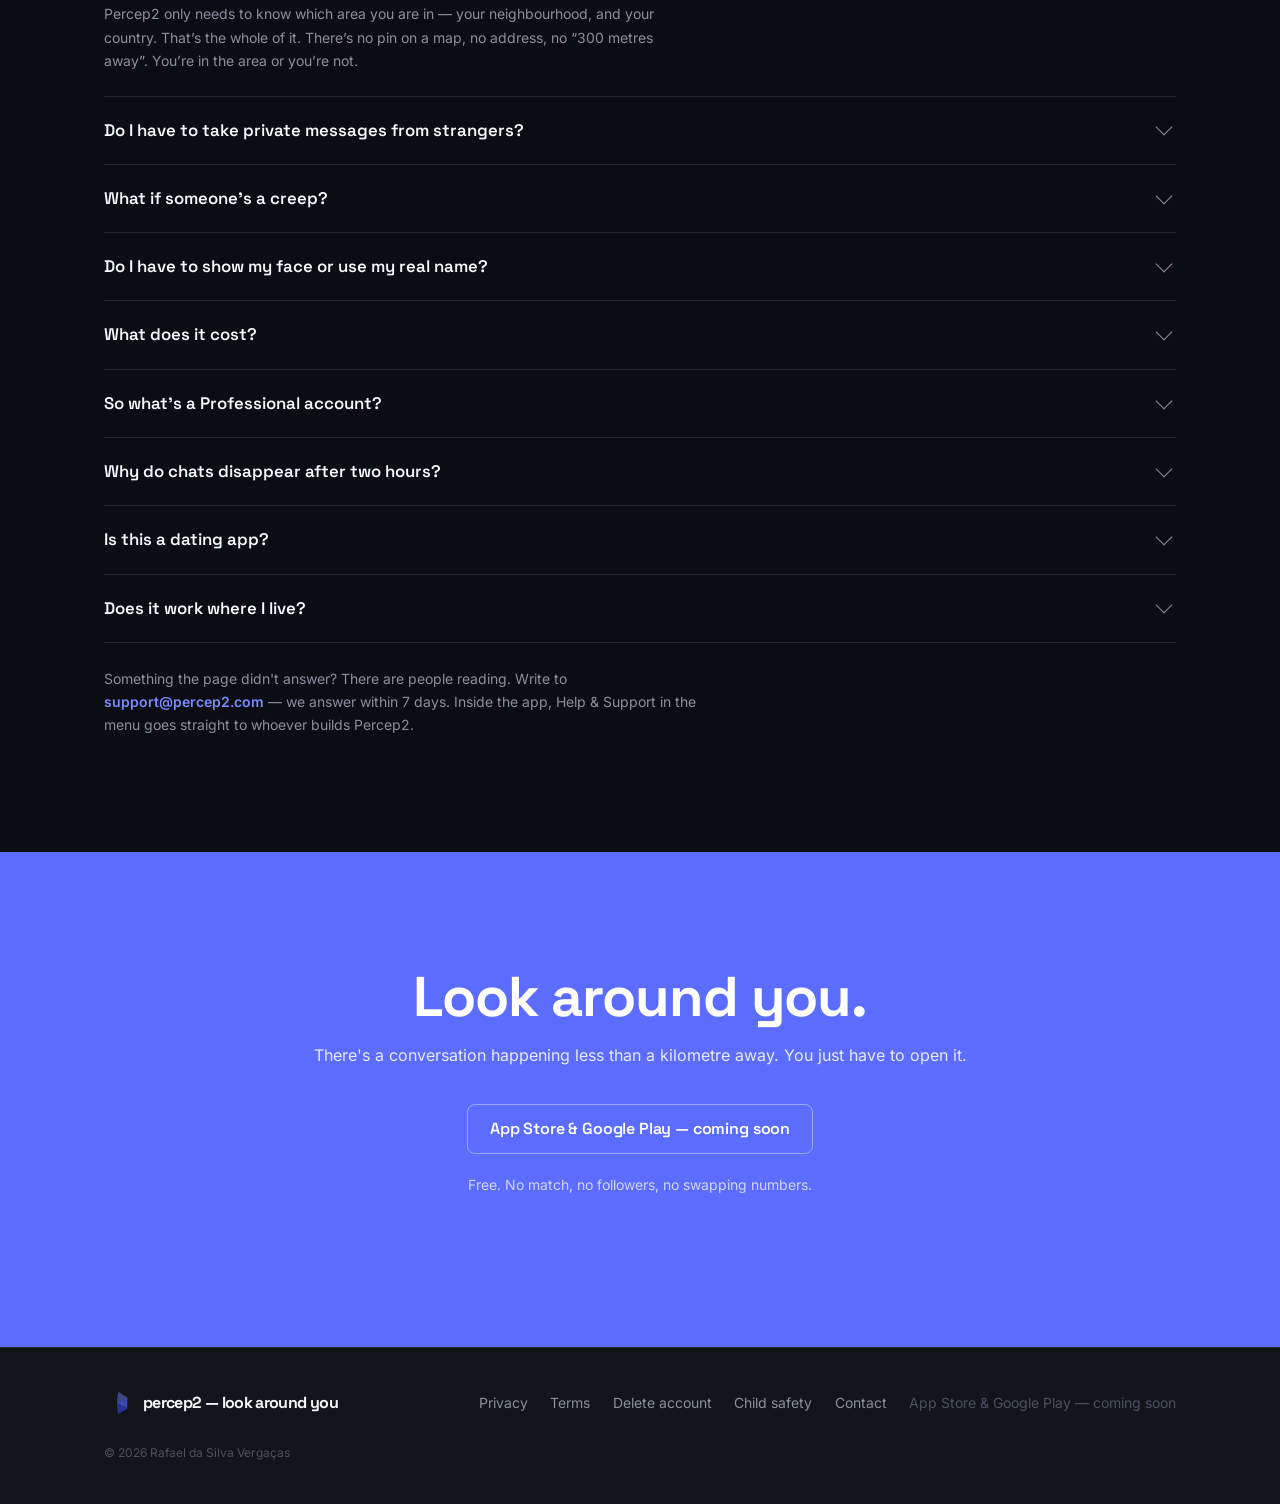
==== commit 73ca05dc: "Add Child Safety page." ====
--- a/index.html
+++ b/index.html
@@ -409,6 +409,7 @@
     <div class="flinks">
       <a href="privacy.html">Privacy</a><a href="terms.html">Terms</a>
       <a href="delete-account.html">Delete account</a>
+      <a href="child-safety.html">Child safety</a>
       <a href="mailto:support@percep2.com">Contact</a>
       <span class="soon">App Store &amp; Google Play — coming soon</span>
     </div>
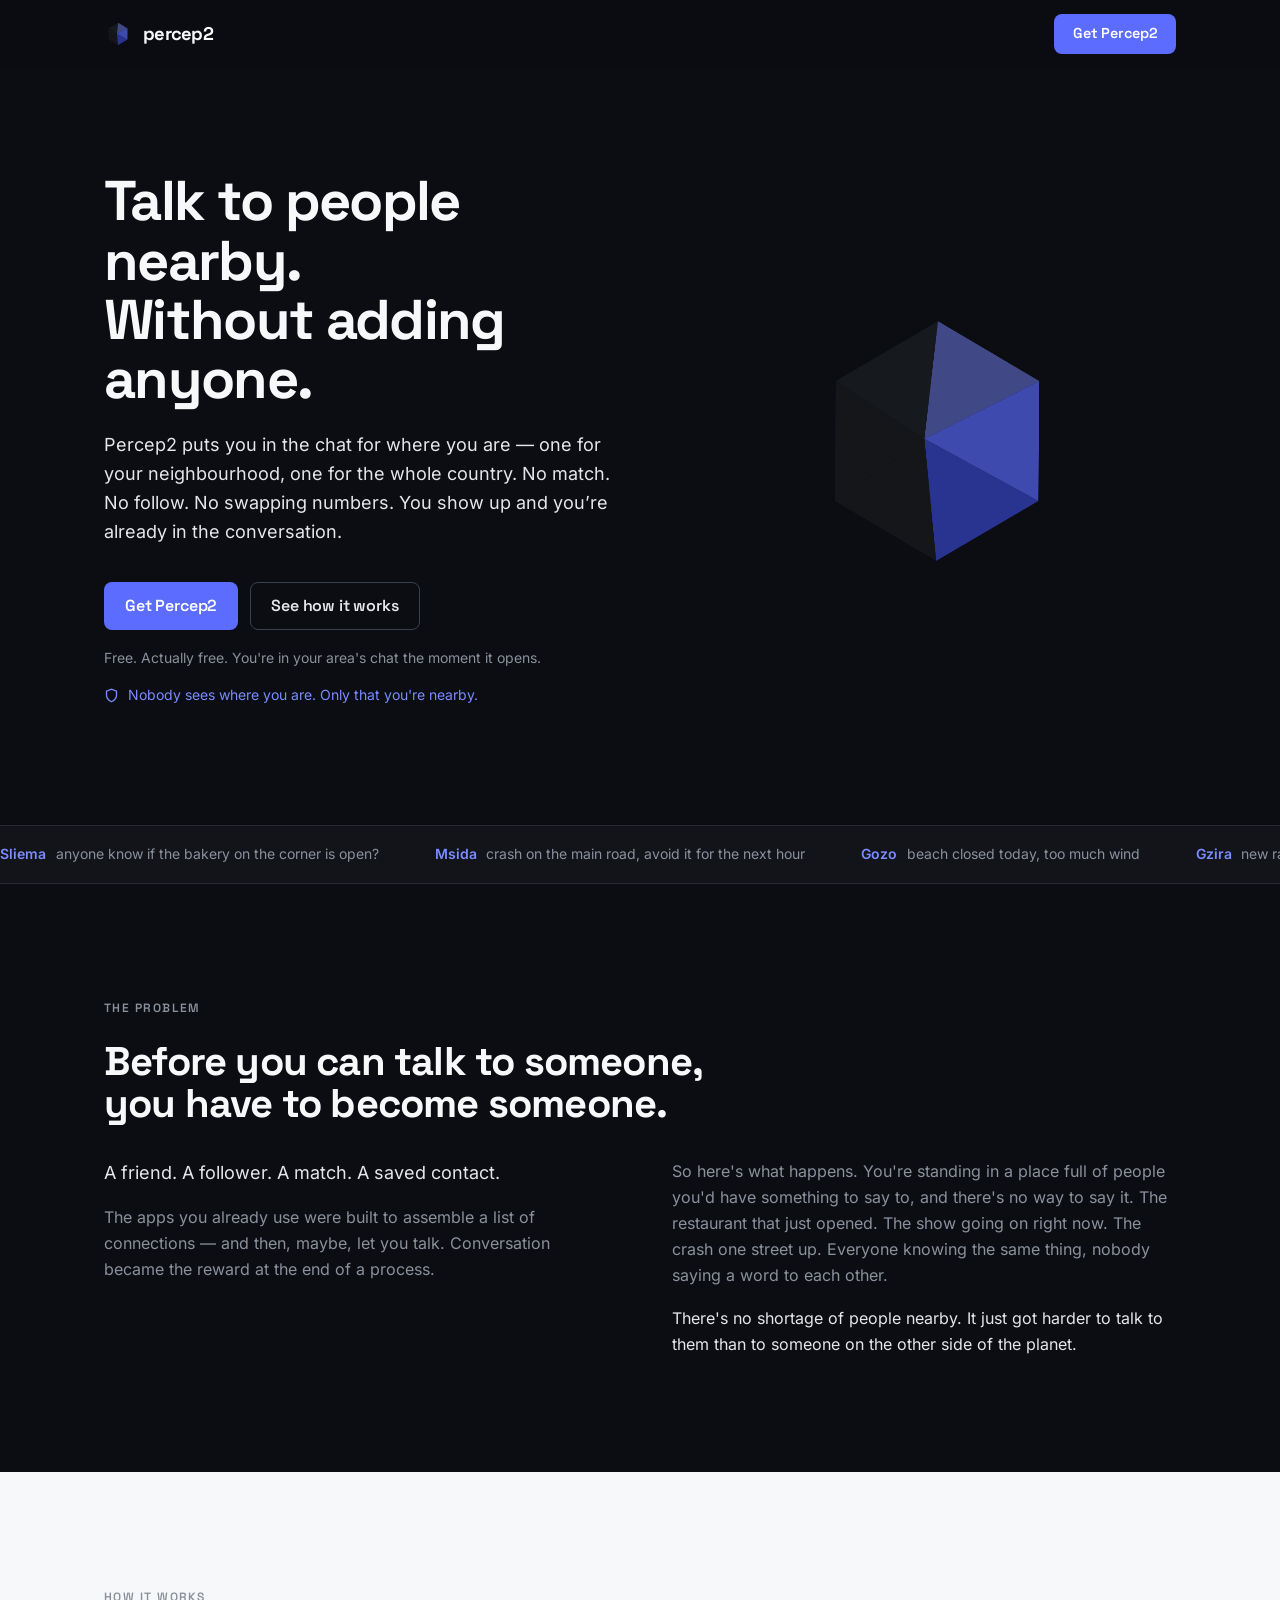
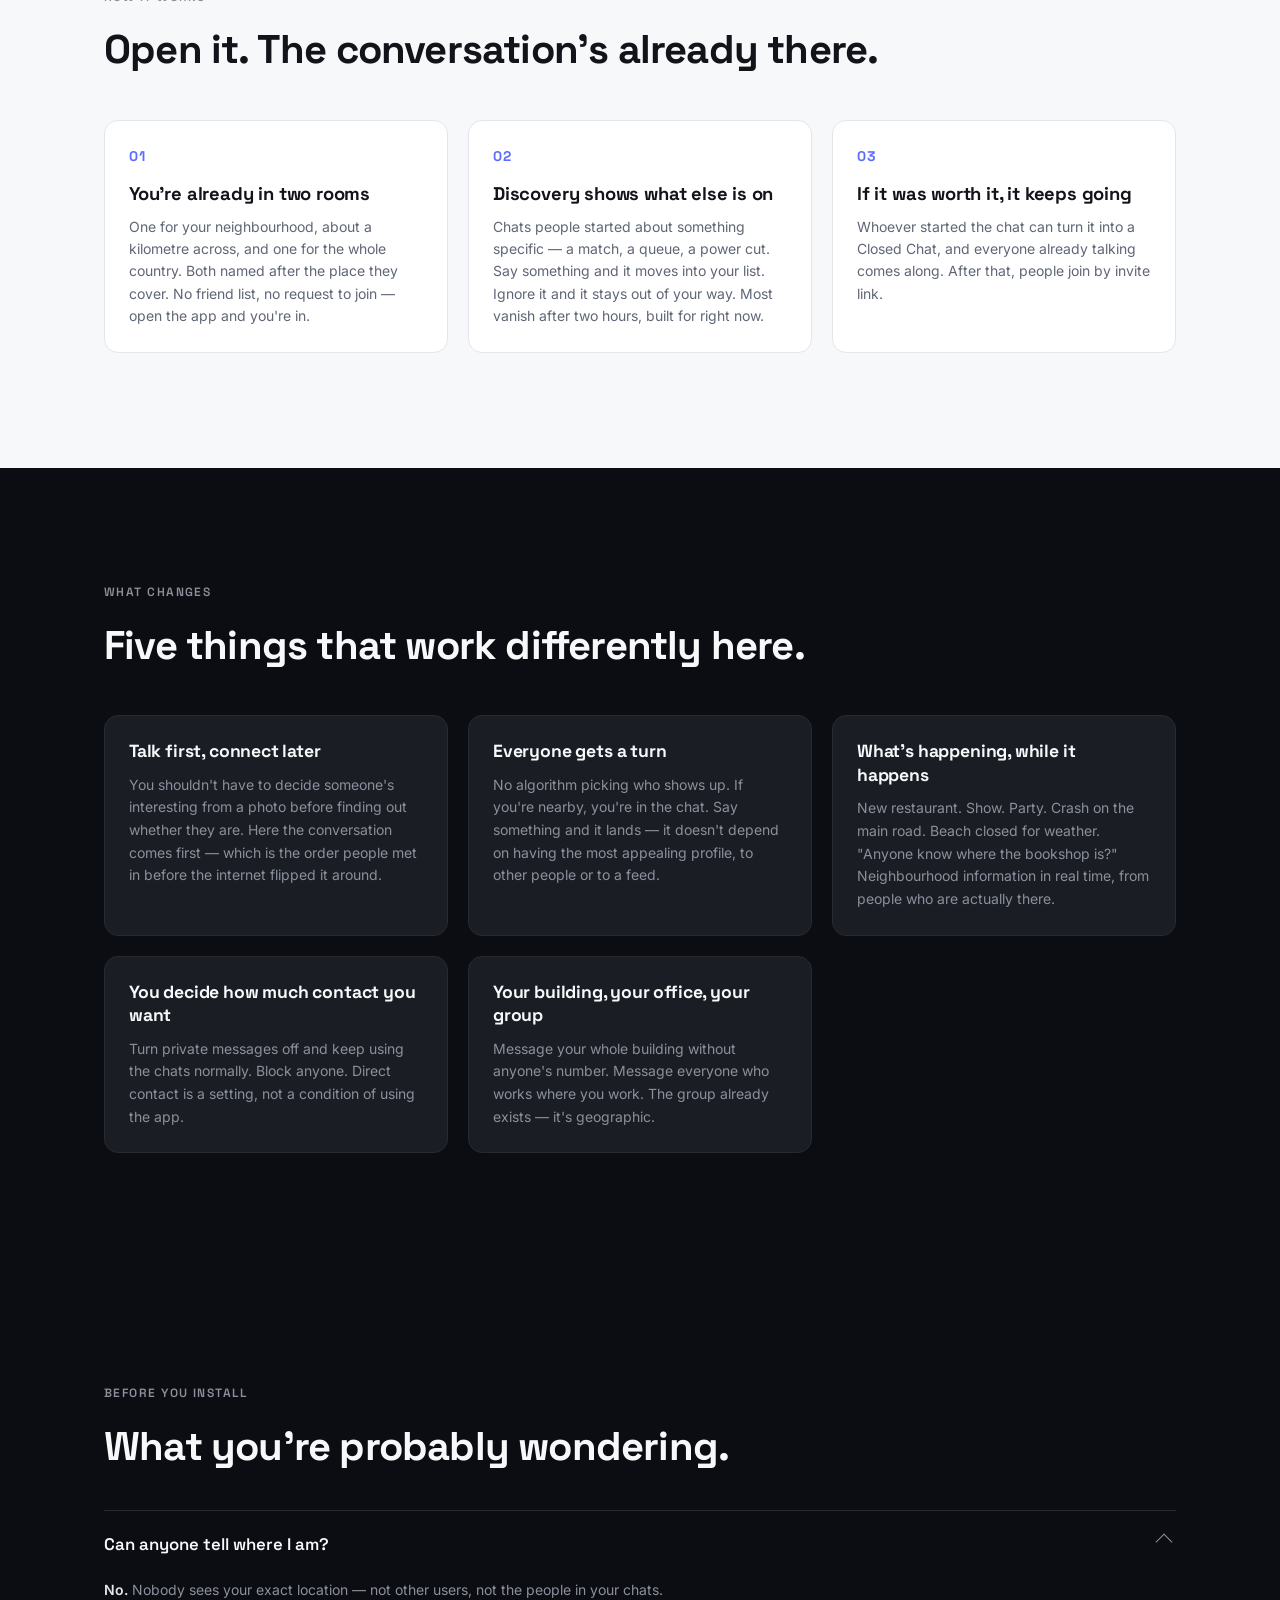
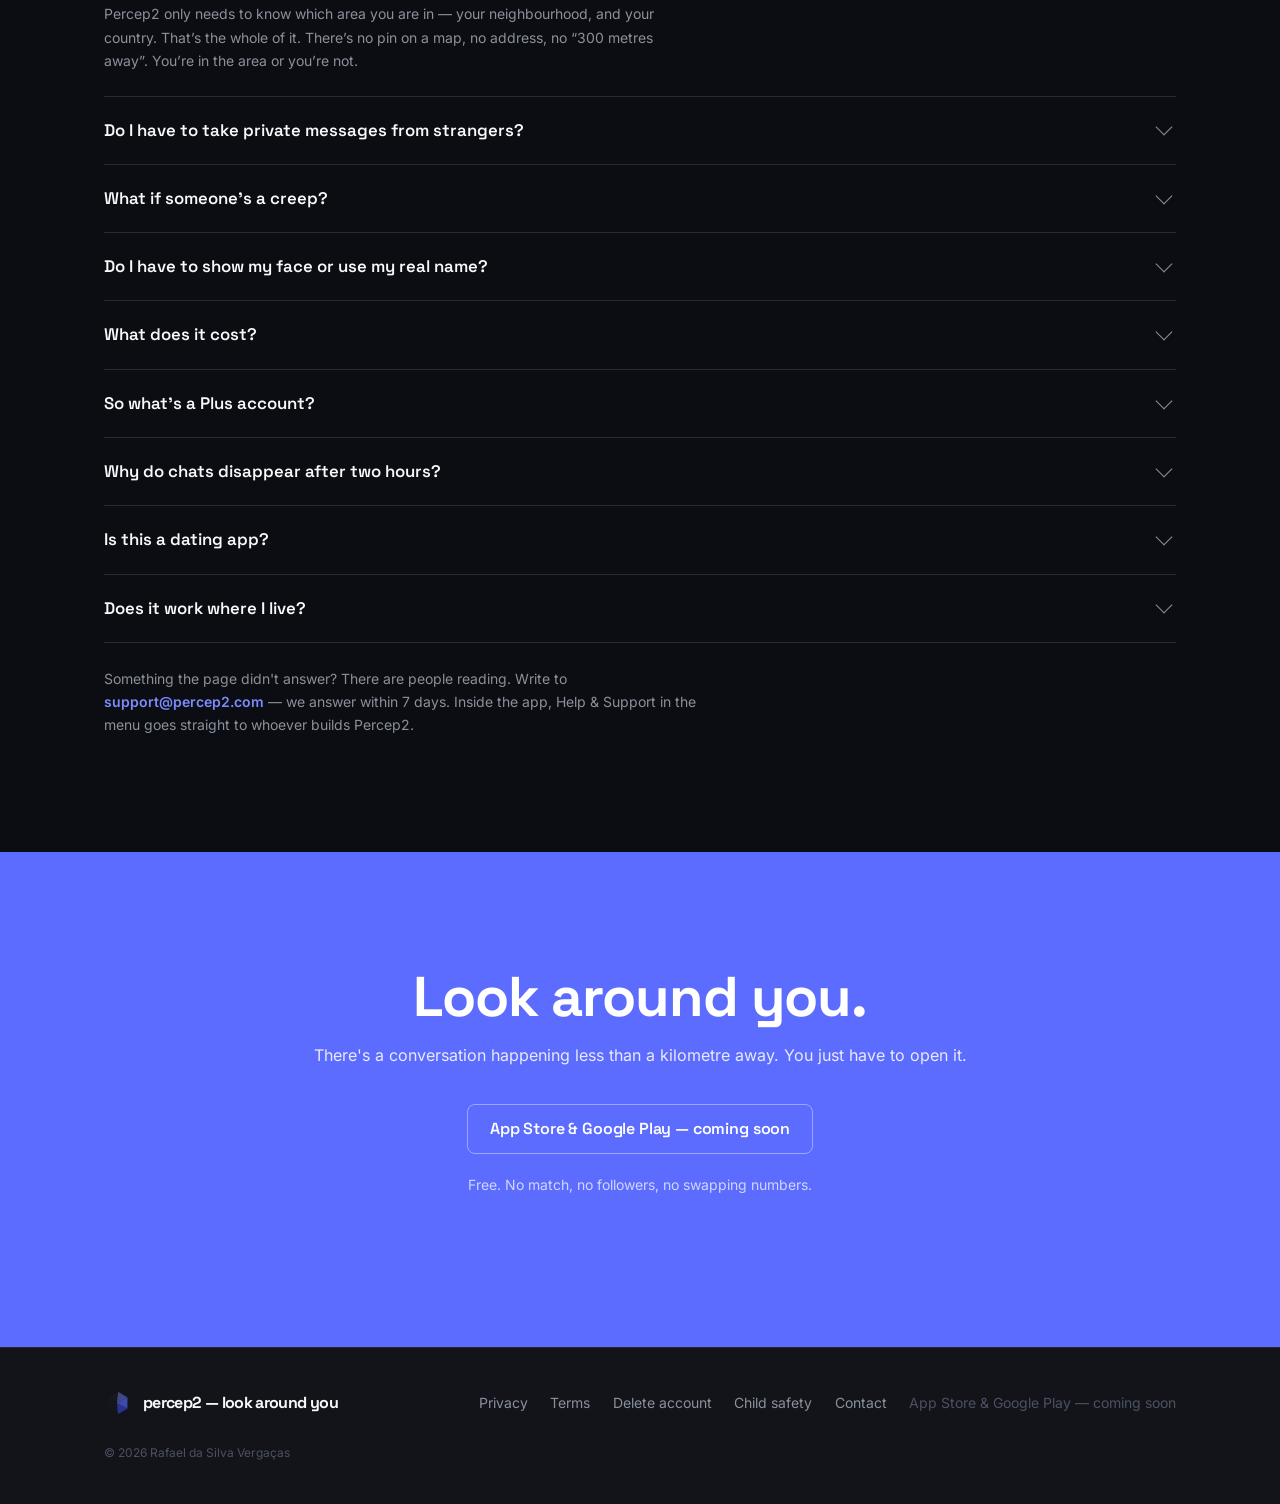
==== commit 3636da9f: "Small fixes." ====
--- a/index.html
+++ b/index.html
@@ -357,14 +357,16 @@
       <details class="rv"><summary>Do I have to show my face or use my real name?</summary>
         <div class="a">No to both. A <strong>display name is the only thing required</strong>,
           and it does not have to be your real one — pick whatever you want people to call you.
-          Photo, bio, country and gender are all optional, all editable later, and you can leave
+          Photo, bio and country are all optional, all editable later, and you can leave
           them empty or clear them at any time. Your email address is never shown to anyone.</div></details>
       <details class="rv"><summary>What does it cost?</summary>
-        <div class="a">Nothing. The app is completely free — including the Professional
+        <div class="a">Nothing. The app is completely free — including the Plus
           account, which also costs nothing right now.</div></details>
-      <details class="rv"><summary>So what's a Professional account?</summary>
-        <div class="a">An account type with two extra things: your Open Chats don't expire
-          after two hours, and you can turn them into Closed Chats. Switching is free.</div></details>
+      <details class="rv"><summary>So what's a Plus account?</summary>
+        <div class="a">An account type with four extra things: your Open Chats don't expire
+          after two hours, you can turn them into Closed Chats, you can open a chat that reaches
+          beyond your immediate area, and you can start as many new private conversations as you
+          like. Switching is free, and you can switch back.</div></details>
       <details class="rv"><summary>Why do chats disappear after two hours?</summary>
         <div class="a">Because they're for what's happening now. A chat about the show ends
           when the show ends. Anything worth keeping becomes a Closed Chat; the rest gets
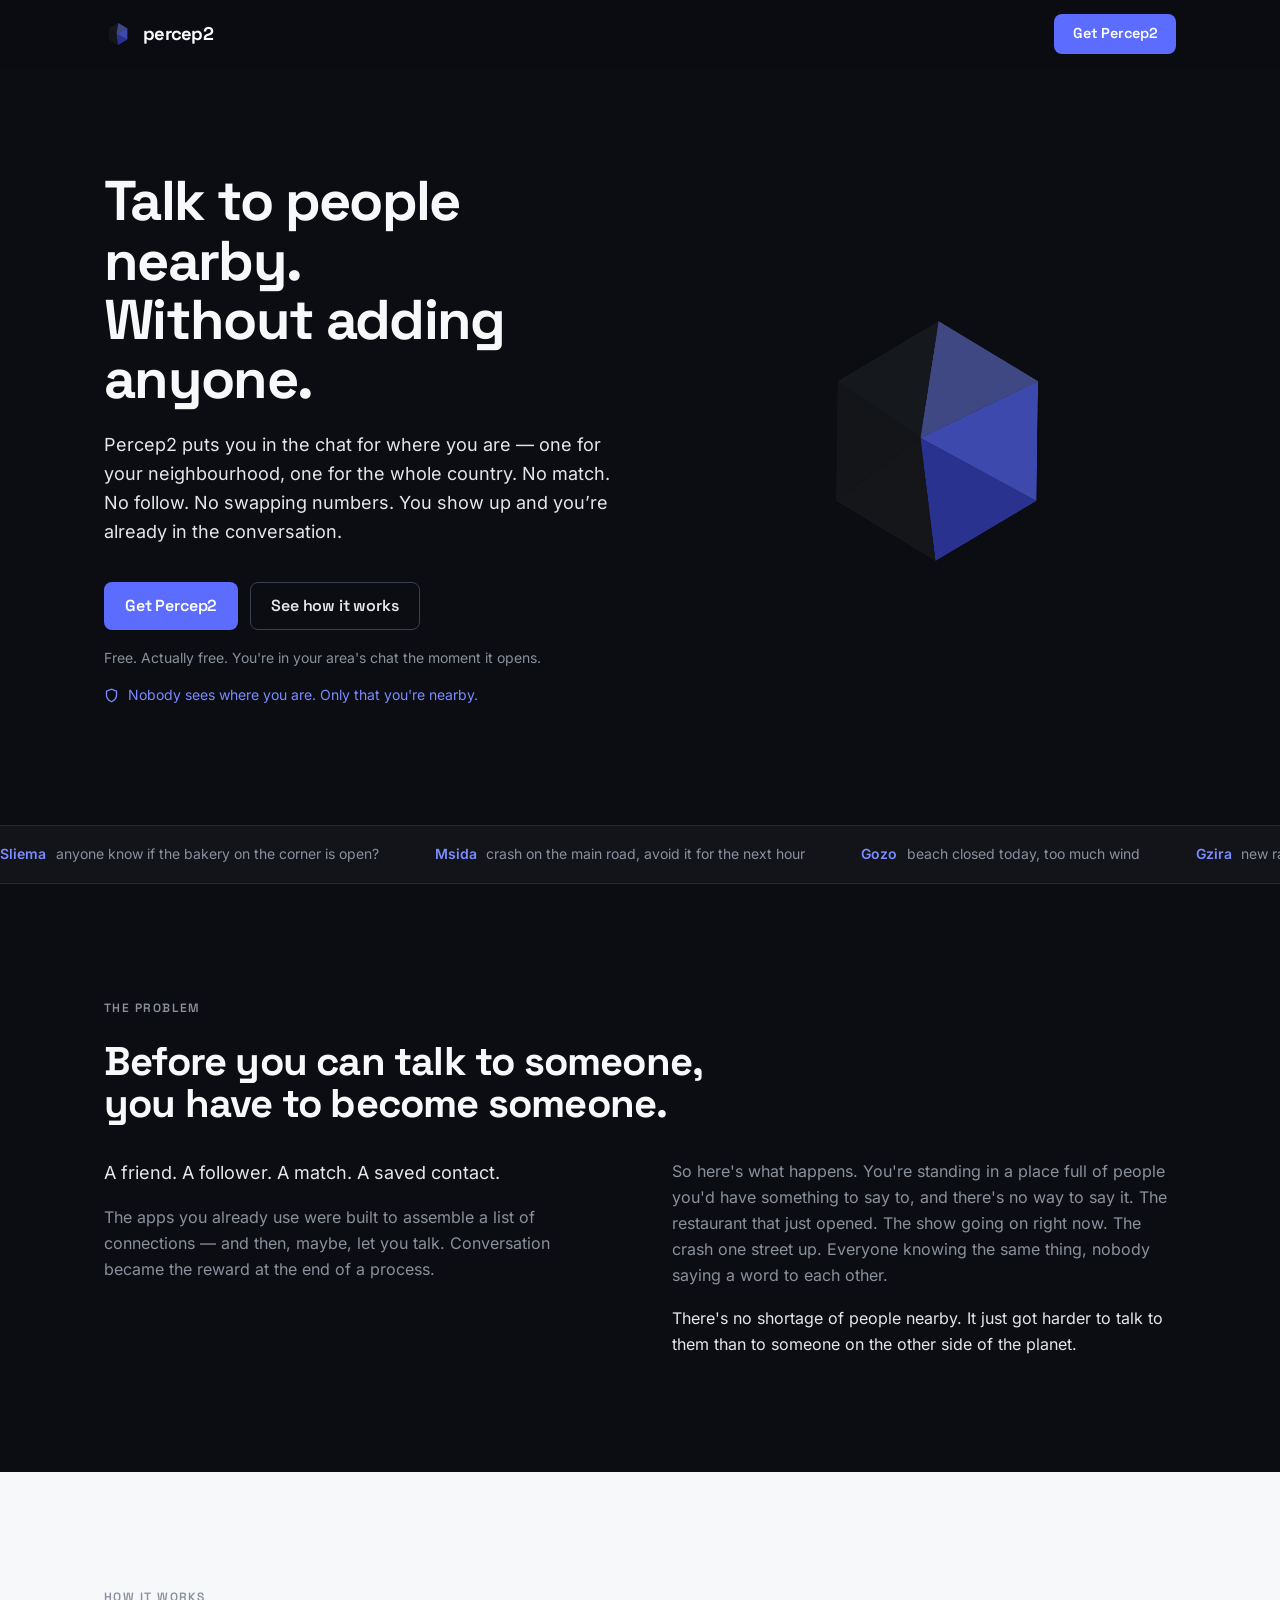
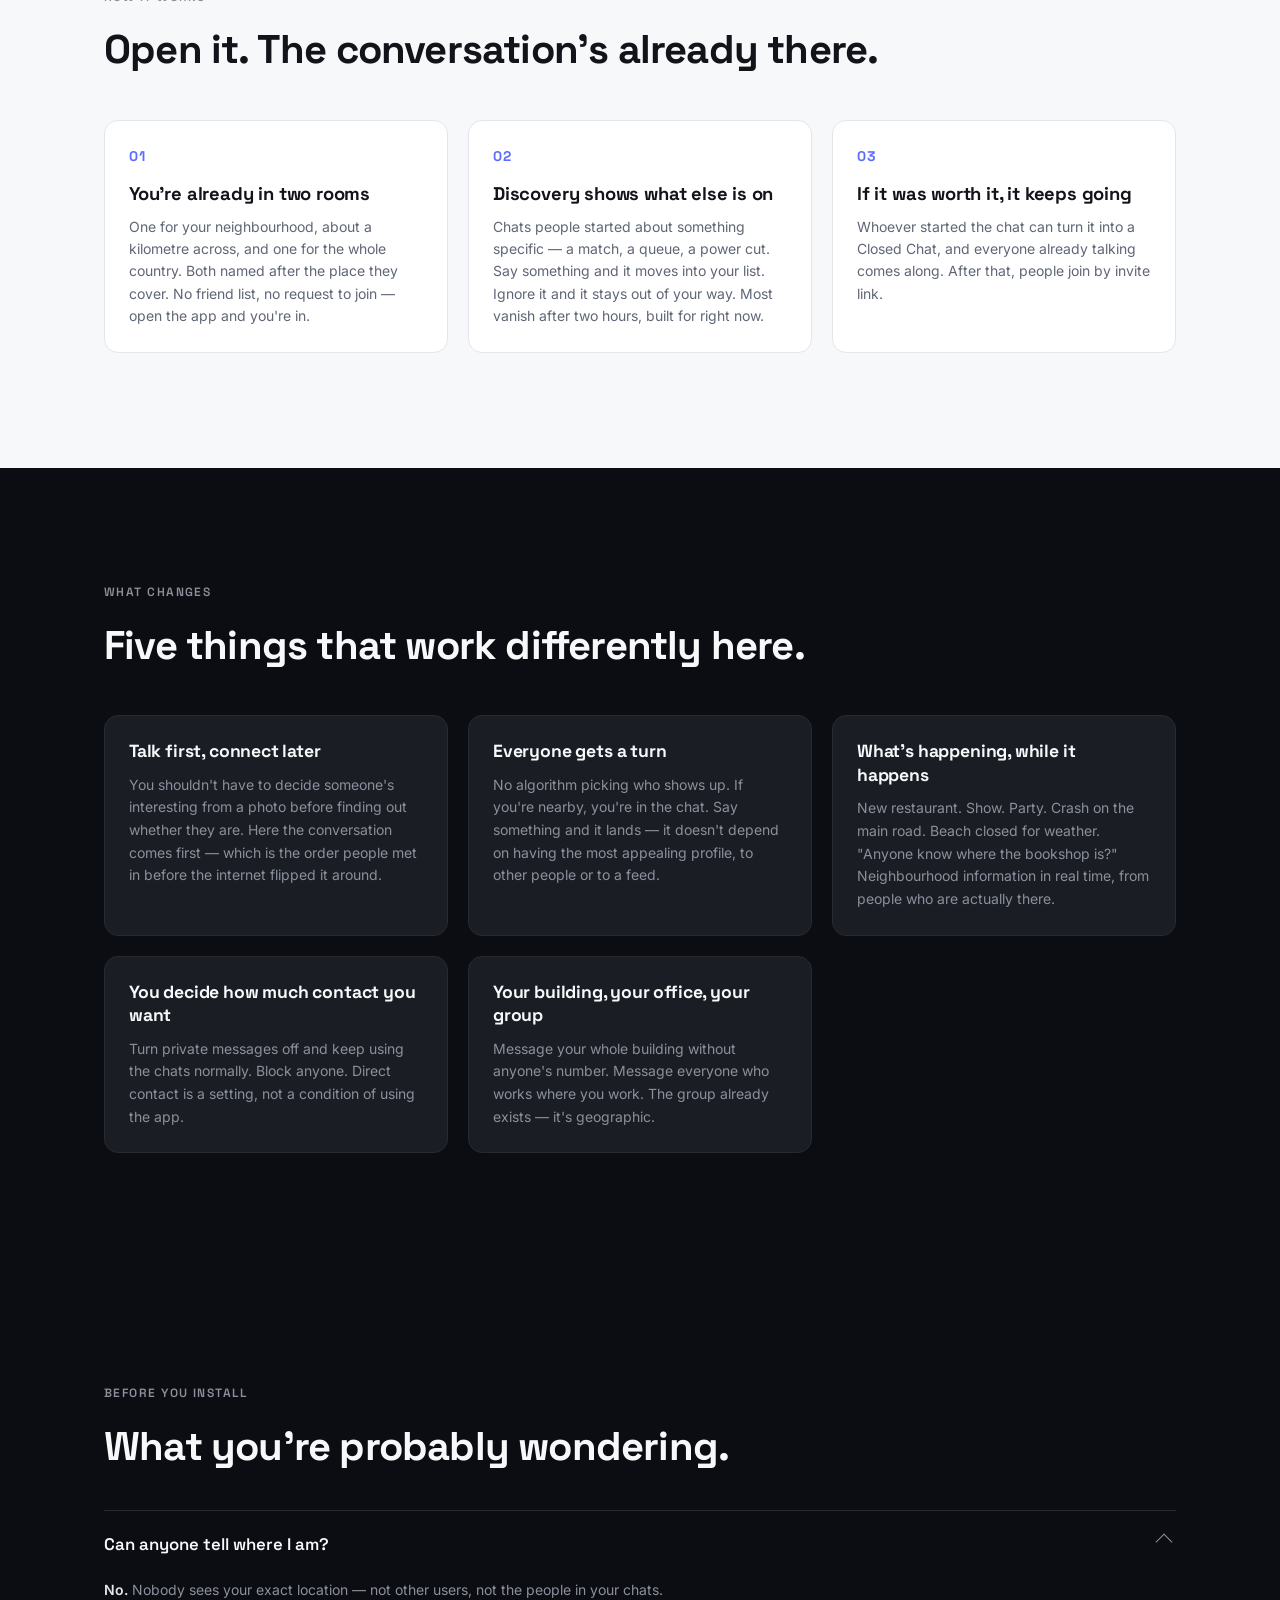
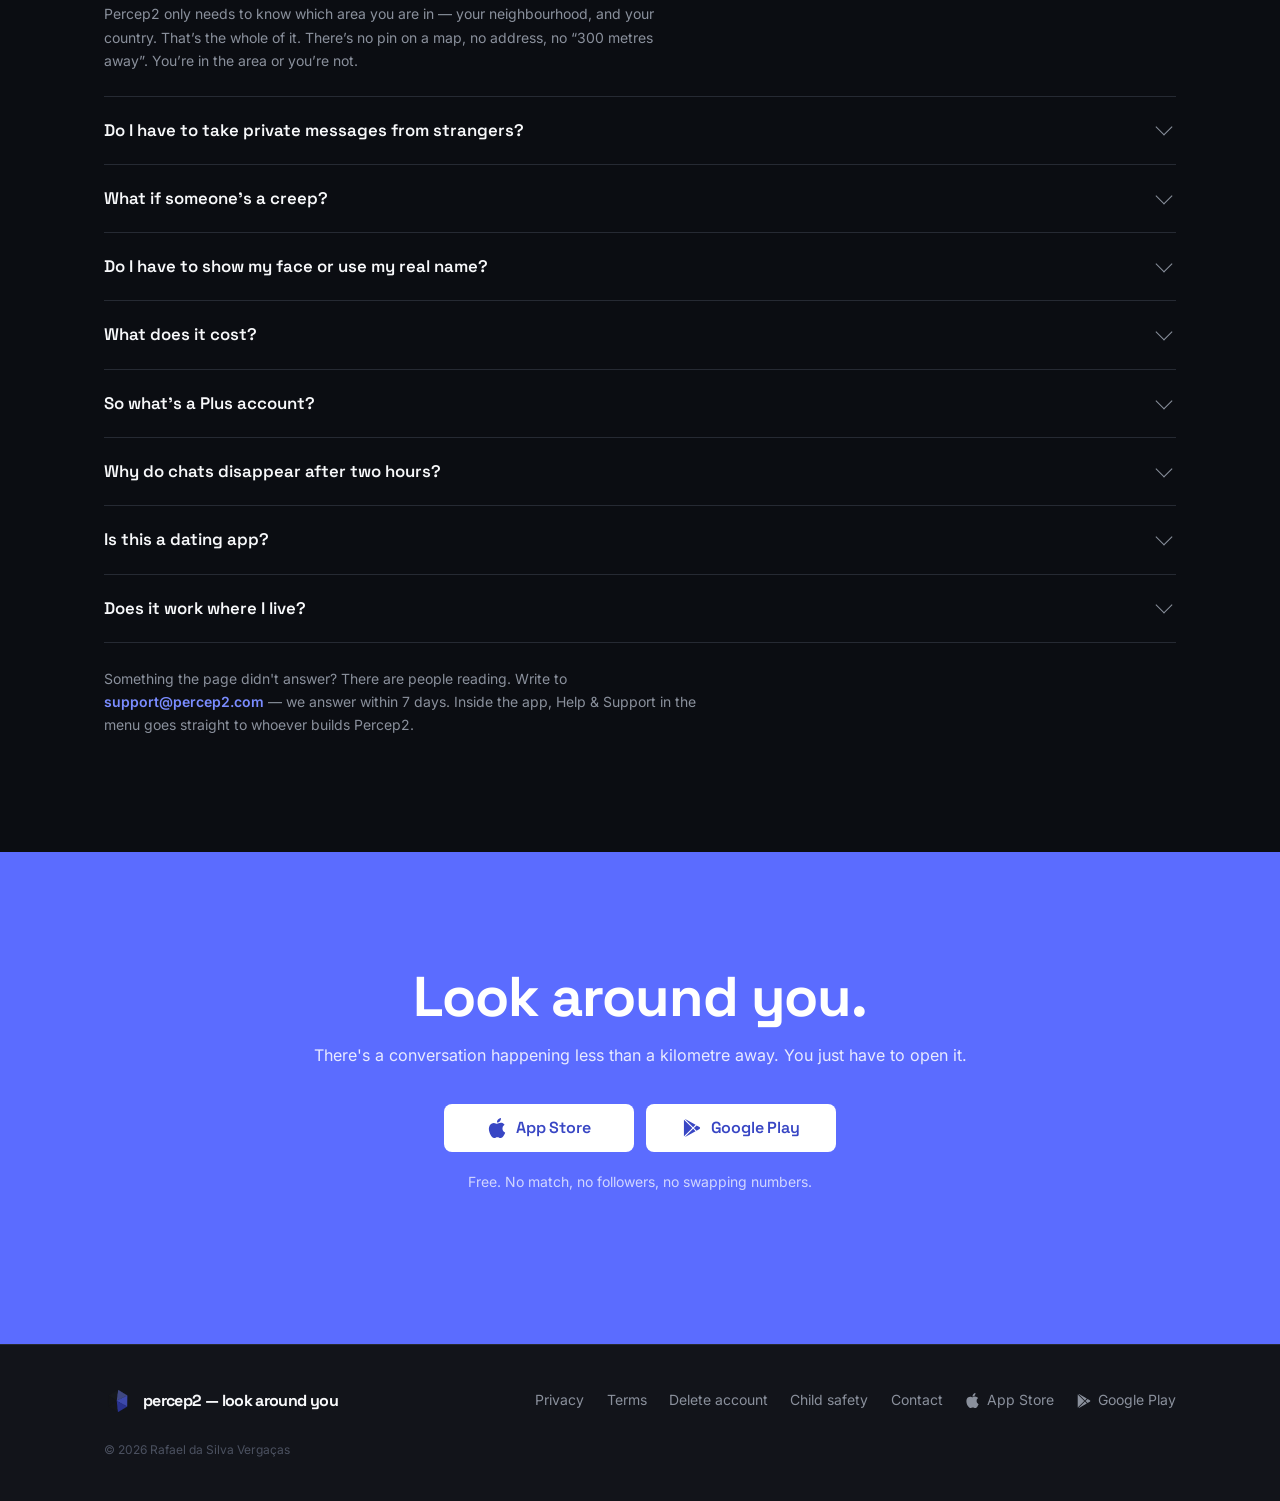
==== commit e1fbbb72: "Store urls." ====
--- a/index.html
+++ b/index.html
@@ -182,11 +182,9 @@
 .final .btn{background:#fff;color:var(--blue-d)}
 .final .btn:hover{background:var(--paper)}
 .final .micro{color:rgba(255,255,255,.72)}
-.soon-badge{display:inline-block;font-family:var(--disp);font-weight:600;
-  font-size:1rem;letter-spacing:-.01em;line-height:1.3;
-  padding:14px 22px;border-radius:8px;
-  border:1px solid rgba(255,255,255,.4);color:#fff}
-@media(max-width:640px){.soon-badge{font-size:.9rem;padding:13px 18px}}
+.stores{display:flex;flex-wrap:wrap;gap:.8rem;justify-content:center}
+.final .stores .btn{min-width:190px;gap:.6rem}
+@media(max-width:640px){.final .stores .btn{width:100%;max-width:320px}}
 
 footer{background:var(--ink);border-top:1px solid var(--line);
   padding-block:2.6rem;font-size:var(--fs-s);color:var(--slate)}
@@ -195,7 +193,7 @@
 footer a{text-decoration:none;color:var(--slate)}
 footer a:hover{color:var(--mist)}
 .flinks{display:flex;gap:1.4rem;flex-wrap:wrap;align-items:center}
-.flinks .soon{color:#4B5160}
+.flinks .store{display:inline-flex;align-items:center;gap:.45rem}
 .fcopy{display:block;margin-top:1.6rem;font-size:var(--fs-xs);color:#4B5160}
 
 /* ---- scroll reveal ---- */
@@ -398,7 +396,10 @@
     <h2 class="rv">Look around you.</h2>
     <p class="rv">There's a conversation happening less than a kilometre away.
       You just have to open it.</p>
-    <div class="soon-badge rv">App Store &amp; Google Play — coming soon</div>
+    <div class="stores rv">
+      <a class="btn" href="https://apps.apple.com/app/id6810863761"><svg width="20" height="20" viewBox="0 0 24 24" fill="currentColor" aria-hidden="true"><path d="M12.152 6.896c-.948 0-2.415-1.078-3.96-1.04-2.04.027-3.91 1.183-4.961 3.014-2.117 3.675-.546 9.103 1.519 12.09 1.013 1.454 2.208 3.09 3.792 3.039 1.52-.065 2.09-.987 3.935-.987 1.831 0 2.35.987 3.96.948 1.637-.026 2.676-1.48 3.676-2.948 1.156-1.688 1.636-3.325 1.662-3.415-.039-.013-3.182-1.221-3.22-4.857-.026-3.04 2.48-4.494 2.597-4.559-1.429-2.09-3.623-2.324-4.39-2.376-2-.156-3.675 1.09-4.61 1.09zM15.53 3.83c.843-1.012 1.4-2.427 1.245-3.83-1.207.052-2.662.805-3.532 1.818-.78.896-1.454 2.338-1.273 3.714 1.338.104 2.715-.688 3.559-1.701"/></svg>App Store</a>
+      <a class="btn" href="https://play.google.com/store/apps/details?id=com.percep2.app"><svg width="18" height="18" viewBox="0 0 24 24" fill="currentColor" aria-hidden="true"><path d="M22.018 13.298l-3.919 2.218-3.515-3.493 3.543-3.521 3.891 2.202a1.49 1.49 0 0 1 0 2.594zM1.337.924a1.486 1.486 0 0 0-.112.568v21.017c0 .217.045.419.124.6l11.155-11.087L1.337.924zm12.207 10.065l3.258-3.238L3.45.195a1.466 1.466 0 0 0-.946-.179l11.04 10.973zm0 2.067l-11 10.933c.298.036.612-.016.906-.183l13.324-7.54-3.23-3.21z"/></svg>Google Play</a>
+    </div>
     <p class="micro rv" style="margin-top:1.2rem">Free. No match, no followers,
       no swapping numbers.</p>
   </div>
@@ -413,7 +414,8 @@
       <a href="delete-account.html">Delete account</a>
       <a href="child-safety.html">Child safety</a>
       <a href="mailto:support@percep2.com">Contact</a>
-      <span class="soon">App Store &amp; Google Play — coming soon</span>
+      <a class="store" href="https://apps.apple.com/app/id6810863761"><svg width="15" height="15" viewBox="0 0 24 24" fill="currentColor" aria-hidden="true"><path d="M12.152 6.896c-.948 0-2.415-1.078-3.96-1.04-2.04.027-3.91 1.183-4.961 3.014-2.117 3.675-.546 9.103 1.519 12.09 1.013 1.454 2.208 3.09 3.792 3.039 1.52-.065 2.09-.987 3.935-.987 1.831 0 2.35.987 3.96.948 1.637-.026 2.676-1.48 3.676-2.948 1.156-1.688 1.636-3.325 1.662-3.415-.039-.013-3.182-1.221-3.22-4.857-.026-3.04 2.48-4.494 2.597-4.559-1.429-2.09-3.623-2.324-4.39-2.376-2-.156-3.675 1.09-4.61 1.09zM15.53 3.83c.843-1.012 1.4-2.427 1.245-3.83-1.207.052-2.662.805-3.532 1.818-.78.896-1.454 2.338-1.273 3.714 1.338.104 2.715-.688 3.559-1.701"/></svg>App Store</a>
+      <a class="store" href="https://play.google.com/store/apps/details?id=com.percep2.app"><svg width="14" height="14" viewBox="0 0 24 24" fill="currentColor" aria-hidden="true"><path d="M22.018 13.298l-3.919 2.218-3.515-3.493 3.543-3.521 3.891 2.202a1.49 1.49 0 0 1 0 2.594zM1.337.924a1.486 1.486 0 0 0-.112.568v21.017c0 .217.045.419.124.6l11.155-11.087L1.337.924zm12.207 10.065l3.258-3.238L3.45.195a1.466 1.466 0 0 0-.946-.179l11.04 10.973zm0 2.067l-11 10.933c.298.036.612-.016.906-.183l13.324-7.54-3.23-3.21z"/></svg>Google Play</a>
     </div>
   </div>
   <div class="wrap fcopy">&copy; 2026 Rafael da Silva Vergaças</div>
@@ -545,5 +547,13 @@
   io.observe(document.querySelector('.hero'));
 })();
 </script>
+<script>
+(function(){
+  const ua=navigator.userAgent;
+  const ios=/iPhone|iPad|iPod/i.test(ua)||(navigator.platform==='MacIntel'&&navigator.maxTouchPoints>1);
+  const url=/Android/i.test(ua)?'https://play.google.com/store/apps/details?id=com.percep2.app':ios?'https://apps.apple.com/app/id6810863761':null;
+  if(url)document.querySelectorAll('a.btn-p[href="#get"]').forEach(a=>{a.href=url;});
+})();
+</script>
 </body>
 </html>
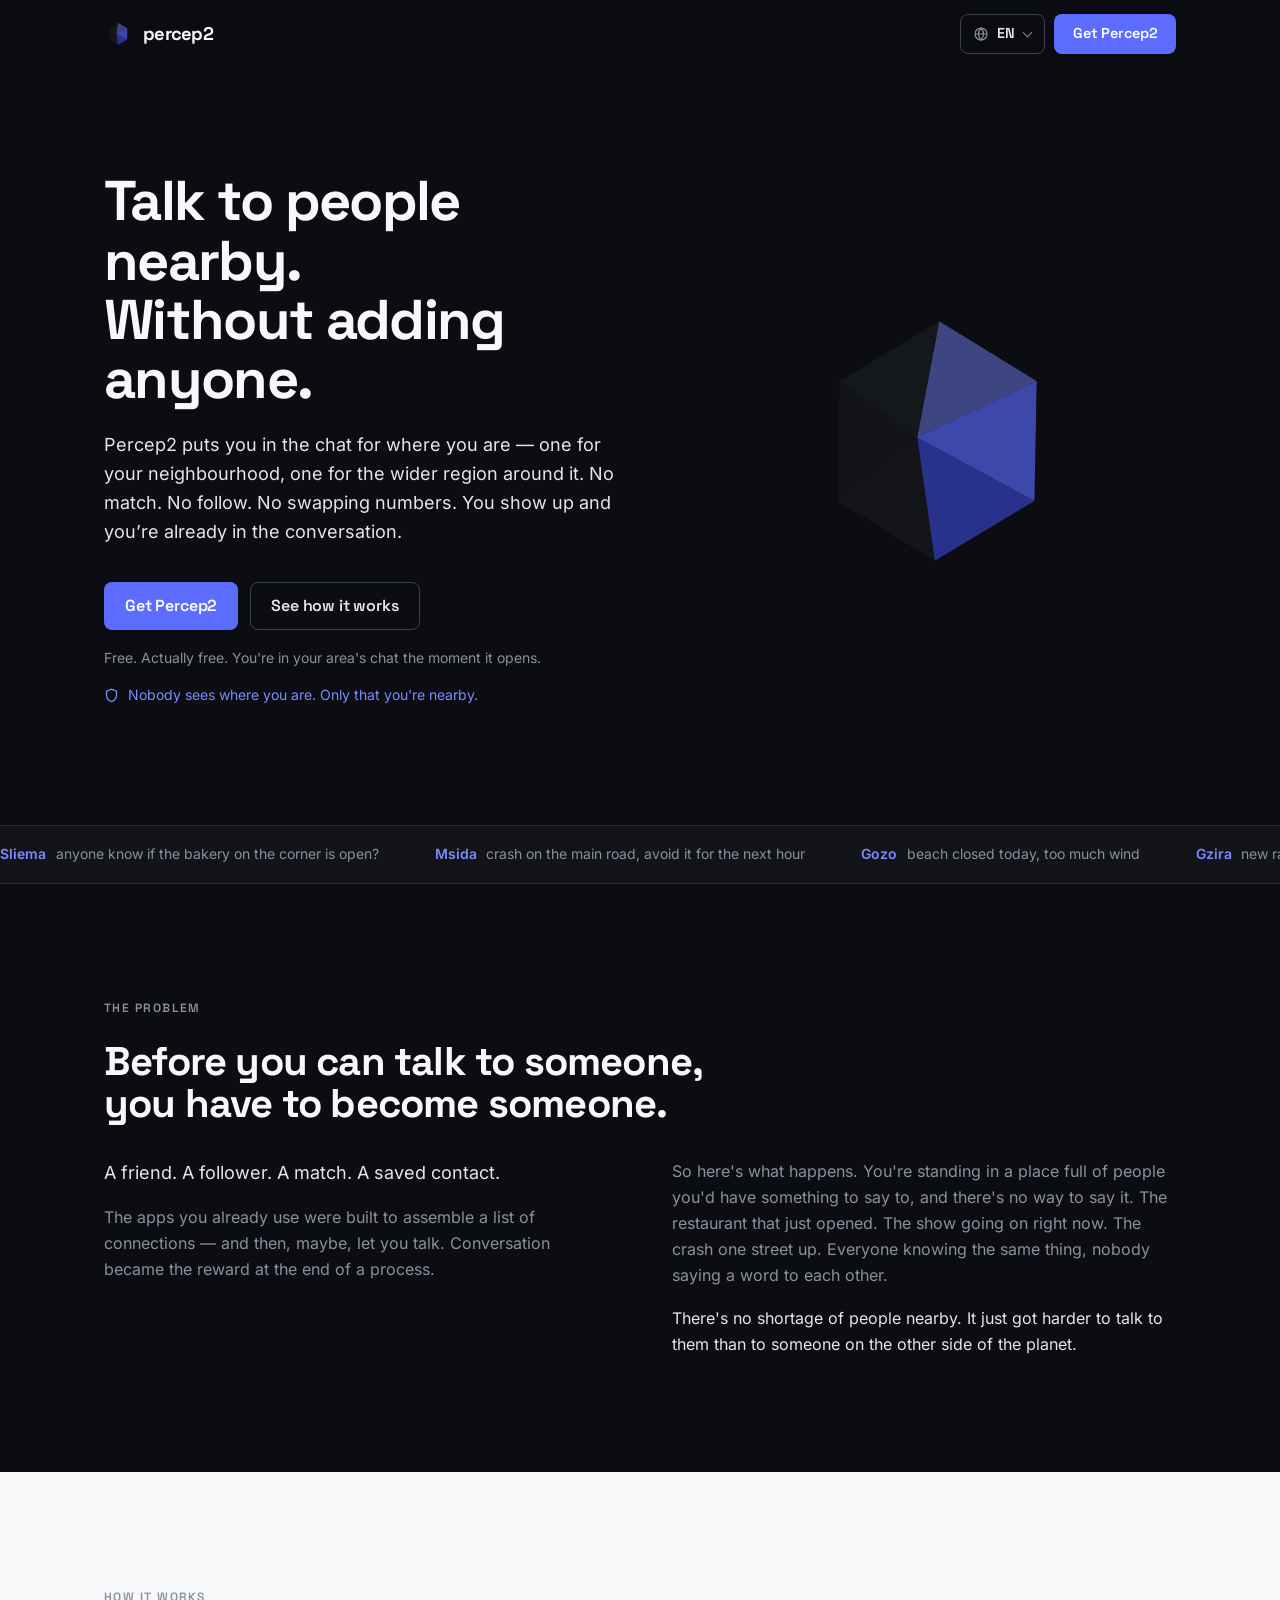
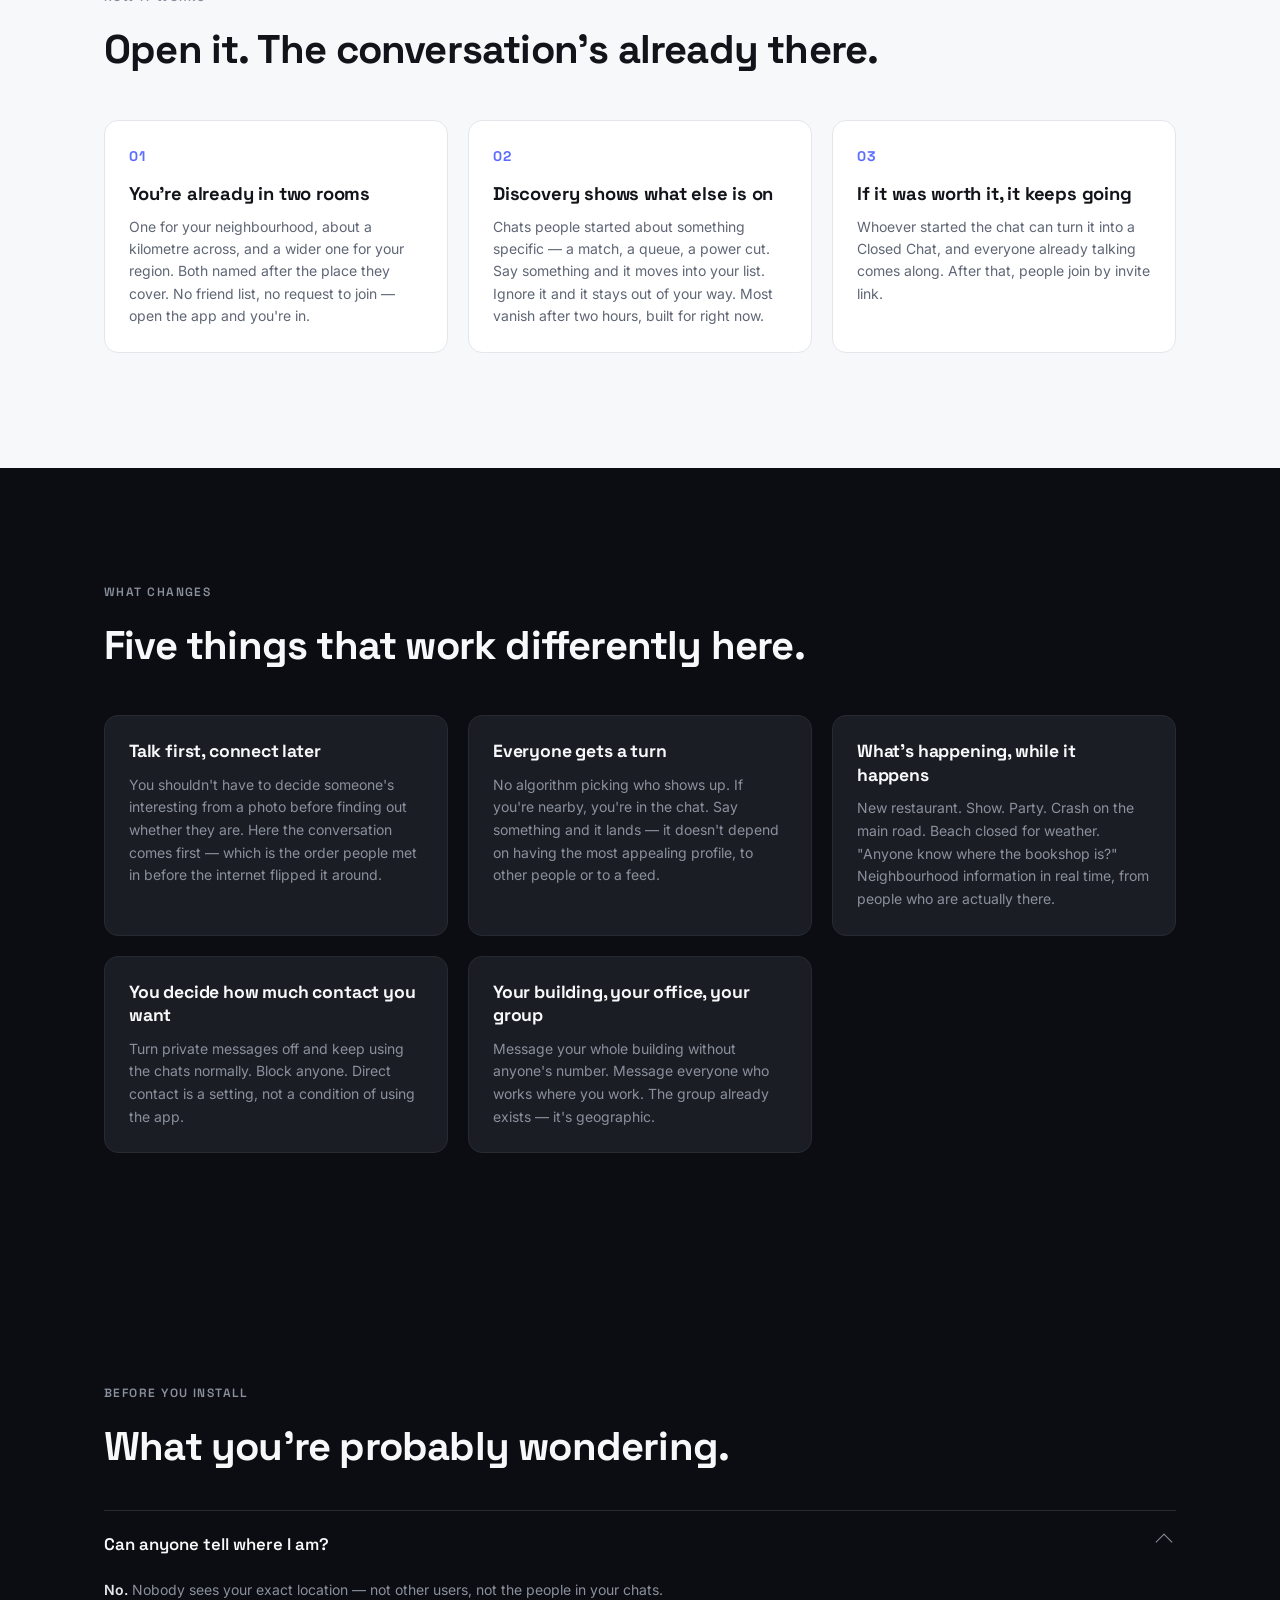
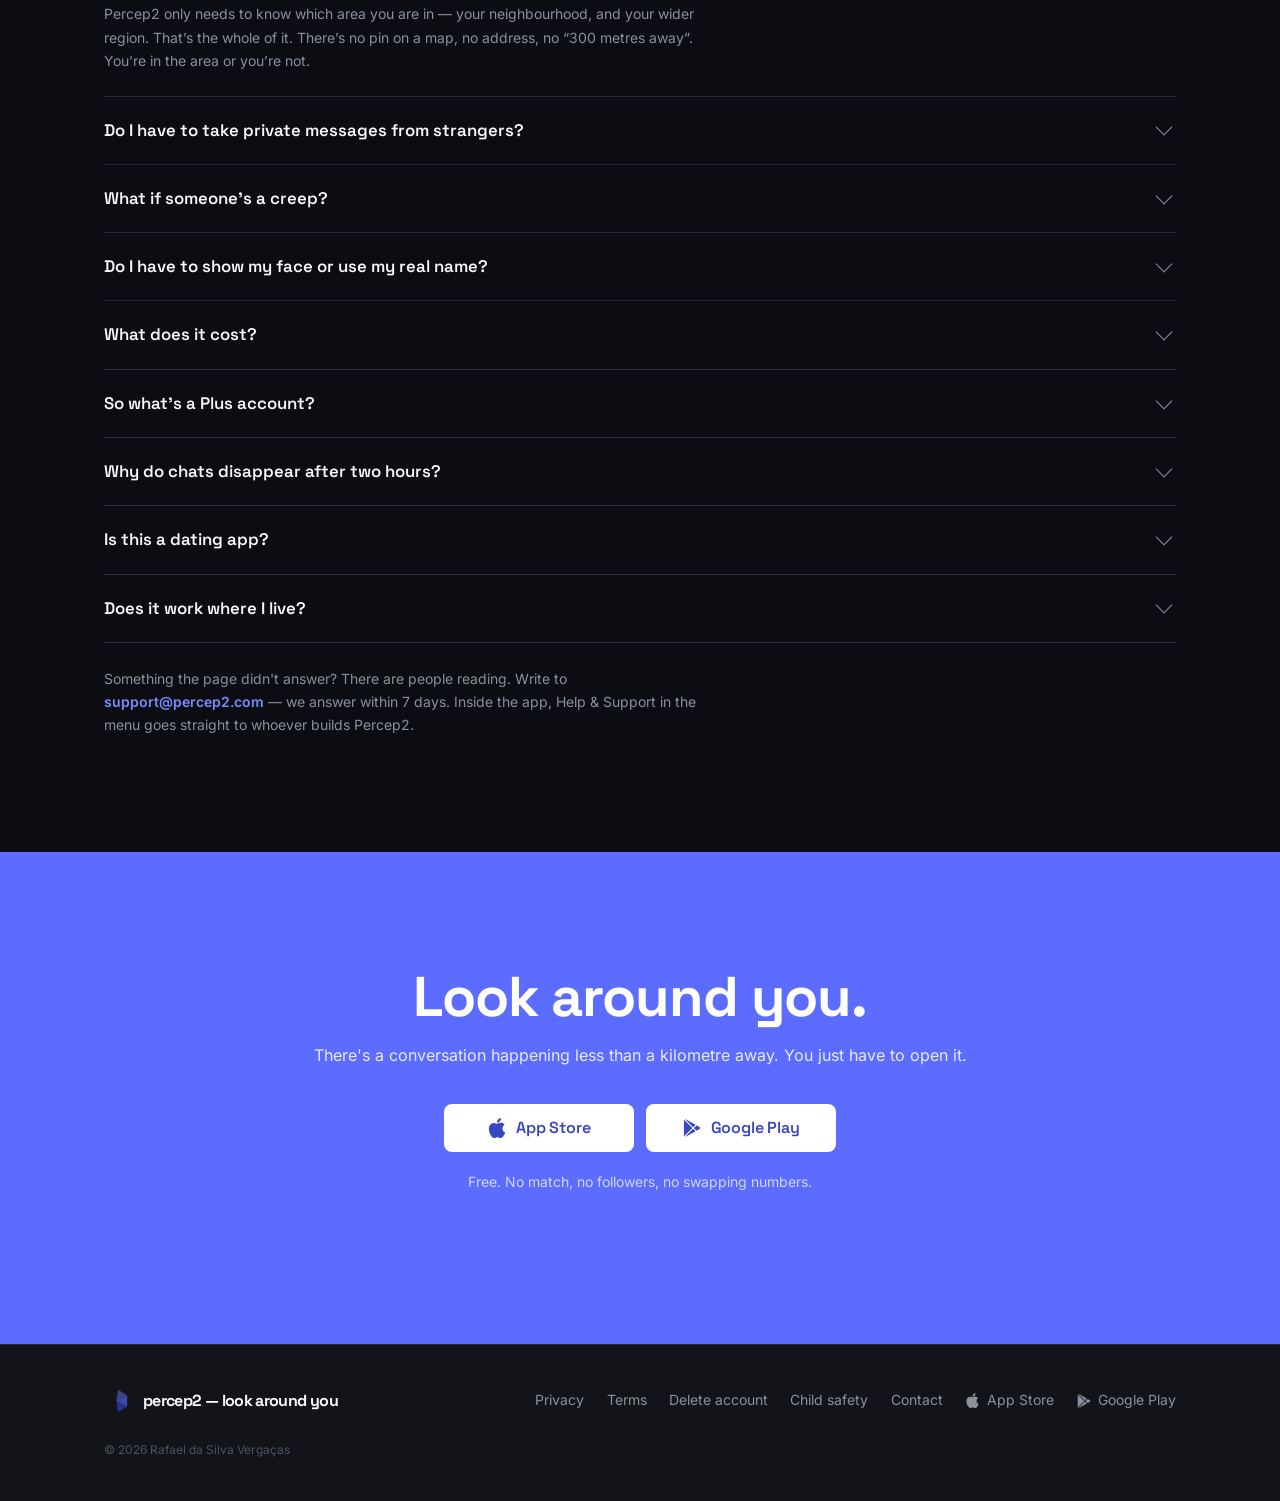
==== commit 66560acb: "PT translation." ====
--- a/index.html
+++ b/index.html
@@ -4,90 +4,24 @@
 <meta charset="utf-8">
 <meta name="viewport" content="width=device-width,initial-scale=1">
 <title>Percep2 — Talk to people nearby. Without adding anyone.</title>
-<meta name="description" content="Percep2 puts you in the chat for where you are — your neighbourhood and your country. No match, no follow, no swapping numbers.">
+<meta name="description" content="Percep2 puts you in the chat for where you are — your neighbourhood and your wider region. No match, no follow, no swapping numbers.">
+<script>
+(function(){
+  var s;try{s=localStorage.getItem('lang');}catch(e){return;}
+  var l=(navigator.languages&&navigator.languages[0])||navigator.language||'';
+  if(s==='pt-br'||(s===null&&/^pt/i.test(l)))location.replace('pt-br/index.html'+location.hash);
+})();
+</script>
 <link rel="preload" href="fonts/space-grotesk-latin.woff2" as="font" type="font/woff2" crossorigin>
 <link rel="preload" href="fonts/inter-latin.woff2" as="font" type="font/woff2" crossorigin>
+<link rel="canonical" href="https://percep2.com/">
+<link rel="alternate" hreflang="en" href="https://percep2.com/">
+<link rel="alternate" hreflang="pt-BR" href="https://percep2.com/pt-br/">
+<link rel="alternate" hreflang="x-default" href="https://percep2.com/">
+<link rel="stylesheet" href="assets/site.css">
 <style>
-@font-face{font-family:'Space Grotesk';font-style:normal;font-weight:300 700;font-display:swap;
-  src:url(fonts/space-grotesk-latin.woff2) format('woff2');
-  unicode-range:U+0000-00FF,U+0131,U+0152-0153,U+02BB-02BC,U+02C6,U+02DA,U+02DC,U+0304,U+0308,U+0329,U+2000-206F,U+20AC,U+2122,U+2191,U+2193,U+2212,U+2215,U+FEFF,U+FFFD}
-@font-face{font-family:'Space Grotesk';font-style:normal;font-weight:300 700;font-display:swap;
-  src:url(fonts/space-grotesk-latin-ext.woff2) format('woff2');
-  unicode-range:U+0100-02BA,U+02BD-02C5,U+02C7-02CC,U+02CE-02D7,U+02DD-02FF,U+0304,U+0308,U+0329,U+1D00-1DBF,U+1E00-1E9F,U+1EF2-1EFF,U+2020,U+20A0-20AB,U+20AD-20C0,U+2113,U+2C60-2C7F,U+A720-A7FF}
-@font-face{font-family:'Inter';font-style:normal;font-weight:100 900;font-display:swap;
-  src:url(fonts/inter-latin.woff2) format('woff2');
-  unicode-range:U+0000-00FF,U+0131,U+0152-0153,U+02BB-02BC,U+02C6,U+02DA,U+02DC,U+0304,U+0308,U+0329,U+2000-206F,U+20AC,U+2122,U+2191,U+2193,U+2212,U+2215,U+FEFF,U+FFFD}
-@font-face{font-family:'Inter';font-style:normal;font-weight:100 900;font-display:swap;
-  src:url(fonts/inter-latin-ext.woff2) format('woff2');
-  unicode-range:U+0100-02BA,U+02BD-02C5,U+02C7-02CC,U+02CE-02D7,U+02DD-02FF,U+0304,U+0308,U+0329,U+1D00-1DBF,U+1E00-1E9F,U+1EF2-1EFF,U+2020,U+20A0-20AB,U+20AD-20C0,U+2113,U+2C60-2C7F,U+A720-A7FF}
-
-:root{
-  --void:#0B0D12; --ink:#12141A; --surface:#1A1D24; --line:#262A33;
-  --graphite:#363B45; --slate:#8A909C; --mist:#E4E6EB; --paper:#F7F8FA;
-  --blue:#5B6CFF; --blue-l:#7A8CFF; --blue-d:#3846C4;
-
-  /* escala do brandbook, pág. 05 */
-  --fs-display:clamp(2.35rem, 1.7rem + 2.6vw, 3.5rem);   /* 56 / 60 · -3%  */
-  --fs-h1:clamp(1.95rem, 1.6rem + 1.5vw, 2.5rem);        /* 40 / 46 · -2%  */
-  --fs-h2:clamp(1.5rem, 1.3rem + .9vw, 1.75rem);         /* 28 / 34 · -1.5%*/
-  --fs-h3:1.25rem;                                       /* 20 / 27        */
-  --fs-b:1rem;                                           /* 16 / 26        */
-  --fs-s:.875rem;                                        /* 14 / 22        */
-  --fs-xs:.75rem;                                        /* 12 / 16 · +12% */
-  --fs-lg:1.125rem;
-
-  --disp:'Space Grotesk',ui-sans-serif,system-ui,-apple-system,'Segoe UI',sans-serif;
-  --text:'Inter',ui-sans-serif,system-ui,-apple-system,'Segoe UI',sans-serif;
-  --pad:clamp(1.25rem,5vw,5rem);
-  --sec:clamp(72px,9vw,120px);
-  --ease:cubic-bezier(.22,.61,.36,1);
-}
-*{box-sizing:border-box;margin:0;padding:0}
-html{scroll-behavior:smooth}
-body{background:var(--void);color:var(--mist);font-family:var(--text);
-  font-size:var(--fs-b);line-height:1.625;-webkit-font-smoothing:antialiased;
-  overflow-x:hidden}
-.wrap{max-width:1200px;margin:0 auto;padding-inline:var(--pad)}
-h1,h2,h3{font-family:var(--disp);line-height:1.06;letter-spacing:-.035em;
-  color:var(--paper);font-weight:700}
 h1{font-size:var(--fs-display);letter-spacing:-.03em}
 h2{font-size:var(--fs-h1);letter-spacing:-.02em;margin-bottom:1rem}
-h3{font-size:var(--fs-h3);letter-spacing:-.01em;line-height:1.35}
-p{max-width:68ch}
-a{color:inherit}
-.eyebrow{font-family:var(--disp);font-size:var(--fs-xs);font-weight:600;
-  letter-spacing:.12em;text-transform:uppercase;color:var(--slate);
-  display:block;margin-bottom:1.4rem}
-.dim{color:var(--slate)}
-
-/* ---- buttons ---- */
-@media(max-width:640px){.btn{height:52px!important}}
-.btn{display:inline-flex;align-items:center;justify-content:center;gap:.5rem;
-  font-family:var(--disp);font-weight:600;font-size:1rem;letter-spacing:-.01em;
-  height:48px;padding:0 20px;border-radius:8px;border:1px solid transparent;
-  text-decoration:none;cursor:pointer;
-  transition:background .12s var(--ease),border-color .12s var(--ease),color .12s var(--ease)}
-.btn-p{background:var(--blue);color:#fff}
-.btn-p:hover{background:var(--blue-d)}
-.btn-s{border-color:#3A4050;color:var(--mist);background:transparent}
-.btn-s:hover{border-color:var(--slate)}
-.btn:focus-visible{outline:2px solid var(--blue-l);outline-offset:3px}
-.link{color:var(--blue-l);font-weight:600;text-decoration:none}
-.link:hover{text-decoration:underline}
-
-/* ---- nav ---- */
-nav{position:sticky;top:0;z-index:50;background:rgba(11,13,18,.82);
-  backdrop-filter:blur(14px);border-bottom:1px solid transparent;
-  transition:border-color .2s var(--ease)}
-nav.stuck{border-bottom-color:var(--line)}
-nav .wrap{display:flex;align-items:center;justify-content:space-between;
-  height:68px}
-.wrap{max-width:1200px}
-.lock{display:flex;align-items:center;gap:11px}
-.lock canvas{width:28px;height:28px;display:block}
-.lock span{font-family:var(--disp);font-weight:700;font-size:1.15rem;
-  letter-spacing:-.04em;color:var(--paper)}
-nav .btn{height:40px;font-size:.9rem;padding:0 1.1rem}
 
 /* ---- hero ---- */
 .hero{padding-block:clamp(3.5rem,8vw,6.5rem) var(--sec);position:relative}
@@ -158,21 +92,21 @@
 
 /* ---- faq ---- */
 .faq{margin-top:2.6rem;border-top:1px solid var(--line)}
-details{border-bottom:1px solid var(--line)}
-summary{cursor:pointer;list-style:none;padding:1.25rem 2.5rem 1.25rem 0;
+.faq details{border-bottom:1px solid var(--line)}
+.faq summary{cursor:pointer;list-style:none;padding:1.25rem 2.5rem 1.25rem 0;
   font-family:var(--disp);font-weight:600;font-size:1.05rem;color:var(--paper);
   position:relative;transition:color .14s var(--ease)}
-summary::-webkit-details-marker{display:none}
-summary:hover{color:var(--blue-l)}
-summary:focus-visible{outline:2px solid var(--blue-l);outline-offset:4px}
-summary::after{content:"";position:absolute;right:.35rem;top:1.55rem;
+.faq summary::-webkit-details-marker{display:none}
+.faq summary:hover{color:var(--blue-l)}
+.faq summary:focus-visible{outline:2px solid var(--blue-l);outline-offset:4px}
+.faq summary::after{content:"";position:absolute;right:.35rem;top:1.55rem;
   width:11px;height:11px;border-right:1.5px solid var(--slate);
   border-bottom:1.5px solid var(--slate);transform:rotate(45deg);
   transition:transform .2s var(--ease)}
-details[open] summary::after{transform:rotate(-135deg)}
-details .a{padding:0 0 1.4rem;font-size:var(--fs-s);color:var(--slate);
+.faq details[open] summary::after{transform:rotate(-135deg)}
+.faq details .a{padding:0 0 1.4rem;font-size:var(--fs-s);color:var(--slate);
   line-height:1.7;max-width:66ch}
-details .a strong{color:var(--mist);font-weight:600}
+.faq details .a strong{color:var(--mist);font-weight:600}
 .faq-note{font-size:var(--fs-s);color:var(--slate);margin-top:1.6rem}
 
 /* ---- final ---- */
@@ -186,16 +120,6 @@
 .final .stores .btn{min-width:190px;gap:.6rem}
 @media(max-width:640px){.final .stores .btn{width:100%;max-width:320px}}
 
-footer{background:var(--ink);border-top:1px solid var(--line);
-  padding-block:2.6rem;font-size:var(--fs-s);color:var(--slate)}
-footer .wrap{display:flex;flex-wrap:wrap;gap:1rem;
-  align-items:center;justify-content:space-between}
-footer a{text-decoration:none;color:var(--slate)}
-footer a:hover{color:var(--mist)}
-.flinks{display:flex;gap:1.4rem;flex-wrap:wrap;align-items:center}
-.flinks .store{display:inline-flex;align-items:center;gap:.45rem}
-.fcopy{display:block;margin-top:1.6rem;font-size:var(--fs-xs);color:#4B5160}
-
 /* ---- scroll reveal ---- */
 .rv{opacity:0;transform:translateY(12px);
   transition:opacity .24s ease-out,transform .24s ease-out}
@@ -218,7 +142,16 @@
 <nav id="nav">
   <div class="wrap">
     <div class="lock"><canvas id="navmark" width="56" height="56"></canvas><span>percep2</span></div>
-    <a class="btn btn-p" href="#get">Get Percep2</a>
+    <div class="nav-end">
+      <details class="lang">
+        <summary aria-label="Language: English"><svg width="16" height="16" viewBox="0 0 24 24" fill="none" stroke="currentColor" stroke-width="1.8" aria-hidden="true"><circle cx="12" cy="12" r="9"/><path d="M3 12h18M12 3c2.5 2.7 3.8 5.7 3.8 9s-1.3 6.3-3.8 9c-2.5-2.7-3.8-5.7-3.8-9S9.5 5.7 12 3z"/></svg>EN</summary>
+        <ul>
+          <li><a href="index.html" hreflang="en" lang="en" data-lang="en" aria-current="true">English</a></li>
+          <li><a href="pt-br/index.html" hreflang="pt-BR" lang="pt-BR" data-lang="pt-br">Português (Brasil)</a></li>
+        </ul>
+      </details>
+      <a class="btn btn-p" href="#get">Get Percep2</a>
+    </div>
   </div>
 </nav>
 
@@ -228,7 +161,7 @@
     <div>
       <h1 class="rv">Talk to people nearby.<br>Without adding anyone.</h1>
       <p class="sub rv">Percep2 puts you in the chat for where you are — one for your
-        neighbourhood, one for the whole country. No match. No follow. No swapping numbers.
+        neighbourhood, one for the wider region around it. No match. No follow. No swapping numbers.
         You show up and you&rsquo;re already in the conversation.</p>
       <div class="cta-row rv">
         <a class="btn btn-p" href="#get">Get Percep2</a>
@@ -286,8 +219,8 @@
     <div class="steps">
       <div class="step rv"><span class="n">01</span>
         <h3>You're already in two rooms</h3>
-        <p>One for your neighbourhood, about a kilometre across, and one for the whole
-          country. Both named after the place they cover. No friend list, no request to
+        <p>One for your neighbourhood, about a kilometre across, and a wider one for
+          your region. Both named after the place they cover. No friend list, no request to
           join — open the app and you're in.</p></div>
       <div class="step rv"><span class="n">02</span>
         <h3>Discovery shows what else is on</h3>
@@ -339,7 +272,7 @@
       <details open class="rv"><summary>Can anyone tell where I am?</summary>
         <div class="a"><strong>No.</strong> Nobody sees your exact location — not other
           users, not the people in your chats. Percep2 only needs to know which area you are in — your neighbourhood, and your
-          country. That&rsquo;s the whole of it. There&rsquo;s no pin on a map, no address, no
+          wider region. That&rsquo;s the whole of it. There&rsquo;s no pin on a map, no address, no
           &ldquo;300 metres away&rdquo;. You&rsquo;re in the area or you&rsquo;re not.</div></details>
       <details class="rv"><summary>Do I have to take private messages from strangers?</summary>
         <div class="a">No. You can switch private messages off and still use every chat
@@ -378,10 +311,9 @@
         <div class="a">There is no country list and no waiting list — open the app anywhere and
           you are in your area's chats immediately. That is why there are <strong>two</strong>:
           your neighbourhood is roughly a kilometre across, and early on it may well be quiet.
-          The country-wide room is not. So a quiet street is never a dead end — it is one row
+          The wider regional room is not. So a quiet street is never a dead end — it is one row
           above a room with everyone else in it. As more people around you join, your
-          neighbourhood becomes the livelier of the two on its own. We are starting in
-          <strong>Malta</strong>, which is why it is worth being early there.</div></details>
+          neighbourhood becomes the livelier of the two on its own.</div></details>
     </div>
     <p class="faq-note rv">Something the page didn't answer? There are people reading.
       Write to <a class="link" href="mailto:support@percep2.com">support@percep2.com</a> — we answer within
@@ -422,102 +354,6 @@
 </footer>
 
 <script>
-/* ============================================================
-   1 · Símbolo em 3D — bipirâmide hexagonal.
-   Em rotação 0 a vista frontal é EXATAMENTE o logo do brandbook
-   (hexágono, 6 facetas do centro, mesmas cores da pág. 02).
-   Girar revela o volume que o símbolo já sugeria — não inventa
-   outra forma. Oscila devagar em vez de dar voltas completas,
-   para o mark nunca ficar de costas.
-   ============================================================ */
-(function(){
-  const HEX=[], N=6;
-  for(let i=0;i<N;i++){                       // hexágono no plano XY
-    const a=Math.PI/2 - i*Math.PI/3;          // topo primeiro, sentido horário
-    HEX.push([Math.cos(a),Math.sin(a),0]);
-  }
-  const D=0.52;                               // profundidade dos ápices
-  const FRONT=[0,0,D], BACK=[0,0,-D];
-  const FILL=[[0x7A,0x8C,0xFF],[0x5B,0x6C,0xFF],[0x38,0x46,0xC4],
-              [0x20,0x23,0x28],[0x2B,0x2F,0x39],[0x36,0x3B,0x45]];
-  const faces=[];
-  for(let i=0;i<N;i++){
-    faces.push({v:[FRONT,HEX[i],HEX[(i+1)%N]], c:FILL[i]});          // frente
-    faces.push({v:[BACK,HEX[(i+1)%N],HEX[i]], c:FILL[i].map(x=>Math.round(x*0.62))}); // verso
-  }
-  const L=(()=>{const v=[-.5,.72,.85],l=Math.hypot(...v);return v.map(c=>c/l)})();
-
-  function make(cv){
-    const ctx=cv.getContext('2d'), S=cv.width, R=S*0.40;
-    return function(ry,rx){
-      ctx.clearRect(0,0,S,S);
-      const rot=p=>{
-        let [x,y,z]=p;
-        let y2=y*Math.cos(rx)-z*Math.sin(rx), z2=y*Math.sin(rx)+z*Math.cos(rx);
-        return [x*Math.cos(ry)+z2*Math.sin(ry), y2, -x*Math.sin(ry)+z2*Math.cos(ry)];
-      };
-      faces.map(f=>{
-        const v=f.v.map(rot);
-        return {v,c:f.c,z:(v[0][2]+v[1][2]+v[2][2])/3};
-      }).sort((p,q)=>p.z-q.z).forEach(({v,c})=>{
-        const u=[v[1][0]-v[0][0],v[1][1]-v[0][1],v[1][2]-v[0][2]];
-        const w=[v[2][0]-v[0][0],v[2][1]-v[0][1],v[2][2]-v[0][2]];
-        let n=[u[1]*w[2]-u[2]*w[1],u[2]*w[0]-u[0]*w[2],u[0]*w[1]-u[1]*w[0]];
-        const nl=Math.hypot(...n); n=n.map(t=>t/nl);
-        if(n[2]<=0.015) return;                          // back-face culling
-        const lam=Math.max(0,n[0]*L[0]+n[1]*L[1]+n[2]*L[2]);
-        const k=0.62+lam*0.62;
-        const col=c.map(t=>Math.min(255,Math.round(t*k)));
-        ctx.fillStyle='rgb('+col[0]+','+col[1]+','+col[2]+')';
-        ctx.beginPath();
-        v.forEach((p,j)=>{const X=S/2+p[0]*R, Y=S/2-p[1]*R;
-          j?ctx.lineTo(X,Y):ctx.moveTo(X,Y)});
-        ctx.closePath(); ctx.fill();
-      });
-    };
-  }
-
-  const draws=['heromark','navmark','footmark']
-    .map(id=>document.getElementById(id)).filter(Boolean).map(make);
-  if(!draws.length) return;
-
-  if(matchMedia('(prefers-reduced-motion:reduce)').matches){
-    draws.forEach(d=>d(0,0)); return;                    // parado = logo exato
-  }
-  let live=true;
-  const hero=document.querySelector('.hero');
-  if(hero) new IntersectionObserver(e=>{live=e[0].isIntersecting;},{threshold:0}).observe(hero);
-  (function loop(ms){
-    if(live){
-      const t=ms/1000;
-      const ry=Math.sin(t*0.16)*0.62;      // oscila ±36°, ~39s por ciclo
-      const rx=Math.sin(t*0.11)*0.16;
-      draws.forEach(d=>d(ry,rx));
-    }
-    requestAnimationFrame(loop);
-  })(0);
-})();
-
-/* ============================================================
-   2 · Scroll reveal — IntersectionObserver, stagger por bloco.
-   Sem GSAP de propósito: 70 KB para um fade é custo sem retorno,
-   e o brandbook proíbe parallax. Se quiser trocar por GSAP,
-   substitua este bloco por ScrollTrigger.batch(".rv", {...}).
-   ============================================================ */
-(function(){
-  const els=[...document.querySelectorAll('.rv')];
-  if(matchMedia('(prefers-reduced-motion:reduce)').matches){
-    els.forEach(e=>e.classList.add('in')); return;
-  }
-  const io=new IntersectionObserver((entries)=>{
-    entries.filter(e=>e.isIntersecting).forEach((e,i)=>{
-      setTimeout(()=>e.target.classList.add('in'), i*60);   // stagger
-      io.unobserve(e.target);
-    });
-  },{threshold:.12,rootMargin:'0px 0px -8% 0px'});
-  els.forEach(e=>io.observe(e));
-})();
-
 /* ============================================================
    3 · Proof ticker — duplicado para loop contínuo
    ============================================================ */
@@ -536,24 +372,7 @@
   const html=msgs.map(([p,m])=>`<span class="msg"><b>${p}</b> ${m}</span>`).join('');
   t.innerHTML=html+html;
 })();
-
-/* ============================================================
-   4 · Nav border on scroll
-   ============================================================ */
-(function(){
-  const nav=document.getElementById('nav');
-  const io=new IntersectionObserver(([e])=>nav.classList.toggle('stuck',!e.isIntersecting),
-    {rootMargin:'-69px 0px 0px 0px'});
-  io.observe(document.querySelector('.hero'));
-})();
 </script>
-<script>
-(function(){
-  const ua=navigator.userAgent;
-  const ios=/iPhone|iPad|iPod/i.test(ua)||(navigator.platform==='MacIntel'&&navigator.maxTouchPoints>1);
-  const url=/Android/i.test(ua)?'https://play.google.com/store/apps/details?id=com.percep2.app':ios?'https://apps.apple.com/app/id6810863761':null;
-  if(url)document.querySelectorAll('a.btn-p[href="#get"]').forEach(a=>{a.href=url;});
-})();
-</script>
+<script src="assets/site.js"></script>
 </body>
 </html>
--- a/assets/site.css
+++ b/assets/site.css
@@ -0,0 +1,125 @@
+@font-face{font-family:'Space Grotesk';font-style:normal;font-weight:300 700;font-display:swap;
+  src:url(../fonts/space-grotesk-latin.woff2) format('woff2');
+  unicode-range:U+0000-00FF,U+0131,U+0152-0153,U+02BB-02BC,U+02C6,U+02DA,U+02DC,U+0304,U+0308,U+0329,U+2000-206F,U+20AC,U+2122,U+2191,U+2193,U+2212,U+2215,U+FEFF,U+FFFD}
+@font-face{font-family:'Space Grotesk';font-style:normal;font-weight:300 700;font-display:swap;
+  src:url(../fonts/space-grotesk-latin-ext.woff2) format('woff2');
+  unicode-range:U+0100-02BA,U+02BD-02C5,U+02C7-02CC,U+02CE-02D7,U+02DD-02FF,U+0304,U+0308,U+0329,U+1D00-1DBF,U+1E00-1E9F,U+1EF2-1EFF,U+2020,U+20A0-20AB,U+20AD-20C0,U+2113,U+2C60-2C7F,U+A720-A7FF}
+@font-face{font-family:'Inter';font-style:normal;font-weight:100 900;font-display:swap;
+  src:url(../fonts/inter-latin.woff2) format('woff2');
+  unicode-range:U+0000-00FF,U+0131,U+0152-0153,U+02BB-02BC,U+02C6,U+02DA,U+02DC,U+0304,U+0308,U+0329,U+2000-206F,U+20AC,U+2122,U+2191,U+2193,U+2212,U+2215,U+FEFF,U+FFFD}
+@font-face{font-family:'Inter';font-style:normal;font-weight:100 900;font-display:swap;
+  src:url(../fonts/inter-latin-ext.woff2) format('woff2');
+  unicode-range:U+0100-02BA,U+02BD-02C5,U+02C7-02CC,U+02CE-02D7,U+02DD-02FF,U+0304,U+0308,U+0329,U+1D00-1DBF,U+1E00-1E9F,U+1EF2-1EFF,U+2020,U+20A0-20AB,U+20AD-20C0,U+2113,U+2C60-2C7F,U+A720-A7FF}
+
+:root{
+  --void:#0B0D12; --ink:#12141A; --surface:#1A1D24; --line:#262A33;
+  --graphite:#363B45; --slate:#8A909C; --mist:#E4E6EB; --paper:#F7F8FA;
+  --blue:#5B6CFF; --blue-l:#7A8CFF; --blue-d:#3846C4;
+
+  /* escala do brandbook, pág. 05 */
+  --fs-display:clamp(2.35rem, 1.7rem + 2.6vw, 3.5rem);   /* 56 / 60 · -3%  */
+  --fs-h1:clamp(1.95rem, 1.6rem + 1.5vw, 2.5rem);        /* 40 / 46 · -2%  */
+  --fs-h2:clamp(1.5rem, 1.3rem + .9vw, 1.75rem);         /* 28 / 34 · -1.5%*/
+  --fs-h3:1.25rem;                                       /* 20 / 27        */
+  --fs-b:1rem;                                           /* 16 / 26        */
+  --fs-s:.875rem;                                        /* 14 / 22        */
+  --fs-xs:.75rem;                                        /* 12 / 16 · +12% */
+  --fs-lg:1.125rem;
+
+  --disp:'Space Grotesk',ui-sans-serif,system-ui,-apple-system,'Segoe UI',sans-serif;
+  --text:'Inter',ui-sans-serif,system-ui,-apple-system,'Segoe UI',sans-serif;
+  --pad:clamp(1.25rem,5vw,5rem);
+  --sec:clamp(72px,9vw,120px);
+  --ease:cubic-bezier(.22,.61,.36,1);
+}
+*{box-sizing:border-box;margin:0;padding:0}
+html{scroll-behavior:smooth}
+body{background:var(--void);color:var(--mist);font-family:var(--text);
+  font-size:var(--fs-b);line-height:1.625;-webkit-font-smoothing:antialiased;
+  overflow-x:hidden}
+.wrap{max-width:1200px;margin:0 auto;padding-inline:var(--pad)}
+h1,h2,h3{font-family:var(--disp);line-height:1.06;letter-spacing:-.035em;
+  color:var(--paper);font-weight:700}
+h1{font-size:var(--fs-h1);letter-spacing:-.03em}
+h3{font-size:var(--fs-h3);letter-spacing:-.01em;line-height:1.35}
+p{max-width:68ch}
+a{color:inherit}
+.eyebrow{font-family:var(--disp);font-size:var(--fs-xs);font-weight:600;
+  letter-spacing:.12em;text-transform:uppercase;color:var(--slate);
+  display:block;margin-bottom:1.4rem}
+.dim{color:var(--slate)}
+
+/* ---- buttons ---- */
+@media(max-width:640px){.btn{height:52px!important}}
+.btn{display:inline-flex;align-items:center;justify-content:center;gap:.5rem;
+  font-family:var(--disp);font-weight:600;font-size:1rem;letter-spacing:-.01em;
+  height:48px;padding:0 20px;border-radius:8px;border:1px solid transparent;
+  text-decoration:none;cursor:pointer;
+  transition:background .12s var(--ease),border-color .12s var(--ease),color .12s var(--ease)}
+.btn-p{background:var(--blue);color:#fff}
+.btn-p:hover{background:var(--blue-d)}
+.btn-s{border-color:#3A4050;color:var(--mist);background:transparent}
+.btn-s:hover{border-color:var(--slate)}
+.btn:focus-visible{outline:2px solid var(--blue-l);outline-offset:3px}
+.link{color:var(--blue-l);font-weight:600;text-decoration:none}
+.link:hover{text-decoration:underline}
+
+/* ---- nav ---- */
+nav{position:sticky;top:0;z-index:50;background:rgba(11,13,18,.82);
+  backdrop-filter:blur(14px);border-bottom:1px solid transparent;
+  transition:border-color .2s var(--ease)}
+nav.stuck{border-bottom-color:var(--line)}
+nav .wrap{display:flex;align-items:center;justify-content:space-between;
+  height:68px}
+.lock{display:flex;align-items:center;gap:11px;text-decoration:none}
+.lock canvas{width:28px;height:28px;display:block}
+.lock span{font-family:var(--disp);font-weight:700;font-size:1.15rem;
+  letter-spacing:-.04em;color:var(--paper)}
+nav .btn{height:40px;font-size:.9rem;padding:0 1.1rem}
+.nav-end{display:flex;align-items:center;gap:.6rem}
+
+/* ---- language ---- */
+.lang{position:relative}
+.lang summary{list-style:none;display:inline-flex;align-items:center;gap:.45rem;
+  height:40px;padding:0 .8rem;border:1px solid #3A4050;border-radius:8px;cursor:pointer;
+  font-family:var(--disp);font-weight:600;font-size:.9rem;letter-spacing:.02em;
+  color:var(--mist);user-select:none;transition:border-color .12s var(--ease)}
+.lang summary::-webkit-details-marker{display:none}
+.lang summary:hover,.lang[open] summary{border-color:var(--slate)}
+.lang summary:focus-visible{outline:2px solid var(--blue-l);outline-offset:3px}
+.lang summary svg{flex:none;color:var(--slate)}
+.lang summary::after{content:"";width:6px;height:6px;margin-left:.1rem;
+  border-right:1.5px solid var(--slate);border-bottom:1.5px solid var(--slate);
+  transform:translateY(-2px) rotate(45deg);transition:transform .2s var(--ease)}
+.lang[open] summary::after{transform:translateY(1px) rotate(-135deg)}
+.lang ul{list-style:none;position:absolute;right:0;top:calc(100% + 8px);min-width:210px;
+  background:var(--surface);border:1px solid var(--line);border-radius:10px;padding:6px;
+  box-shadow:0 14px 36px rgba(0,0,0,.45)}
+.lang a{display:flex;align-items:center;justify-content:space-between;gap:1rem;
+  padding:10px 12px;border-radius:6px;font-size:var(--fs-s);color:var(--mist);
+  text-decoration:none;transition:background .12s var(--ease)}
+.lang a:hover{background:var(--graphite)}
+.lang a:focus-visible{outline:2px solid var(--blue-l);outline-offset:-2px}
+.lang a[aria-current]{color:var(--blue-l)}
+.lang a[aria-current]::after{content:"";width:9px;height:5px;flex:none;
+  border-left:1.5px solid currentColor;border-bottom:1.5px solid currentColor;
+  transform:translateY(-2px) rotate(-45deg)}
+@media(max-width:640px){.lang summary{height:52px}}
+@media(max-width:420px){
+  .nav-end{gap:.45rem}
+  .lang summary{padding:0 .65rem}
+  .lang summary svg{display:none}
+  nav .btn{padding:0 .85rem}
+}
+
+footer{background:var(--ink);border-top:1px solid var(--line);
+  padding-block:2.6rem;font-size:var(--fs-s);color:var(--slate)}
+footer .wrap{display:flex;flex-wrap:wrap;gap:1rem;
+  align-items:center;justify-content:space-between}
+footer a{text-decoration:none;color:var(--slate)}
+footer a:hover{color:var(--mist)}
+.flinks{display:flex;gap:1.4rem;flex-wrap:wrap;align-items:center}
+.flinks .store{display:inline-flex;align-items:center;gap:.45rem}
+.fcopy{display:block;margin-top:1.6rem;font-size:var(--fs-xs);color:#4B5160}
+
+@media (prefers-reduced-motion:reduce){html{scroll-behavior:auto}.lang summary::after{transition:none}}
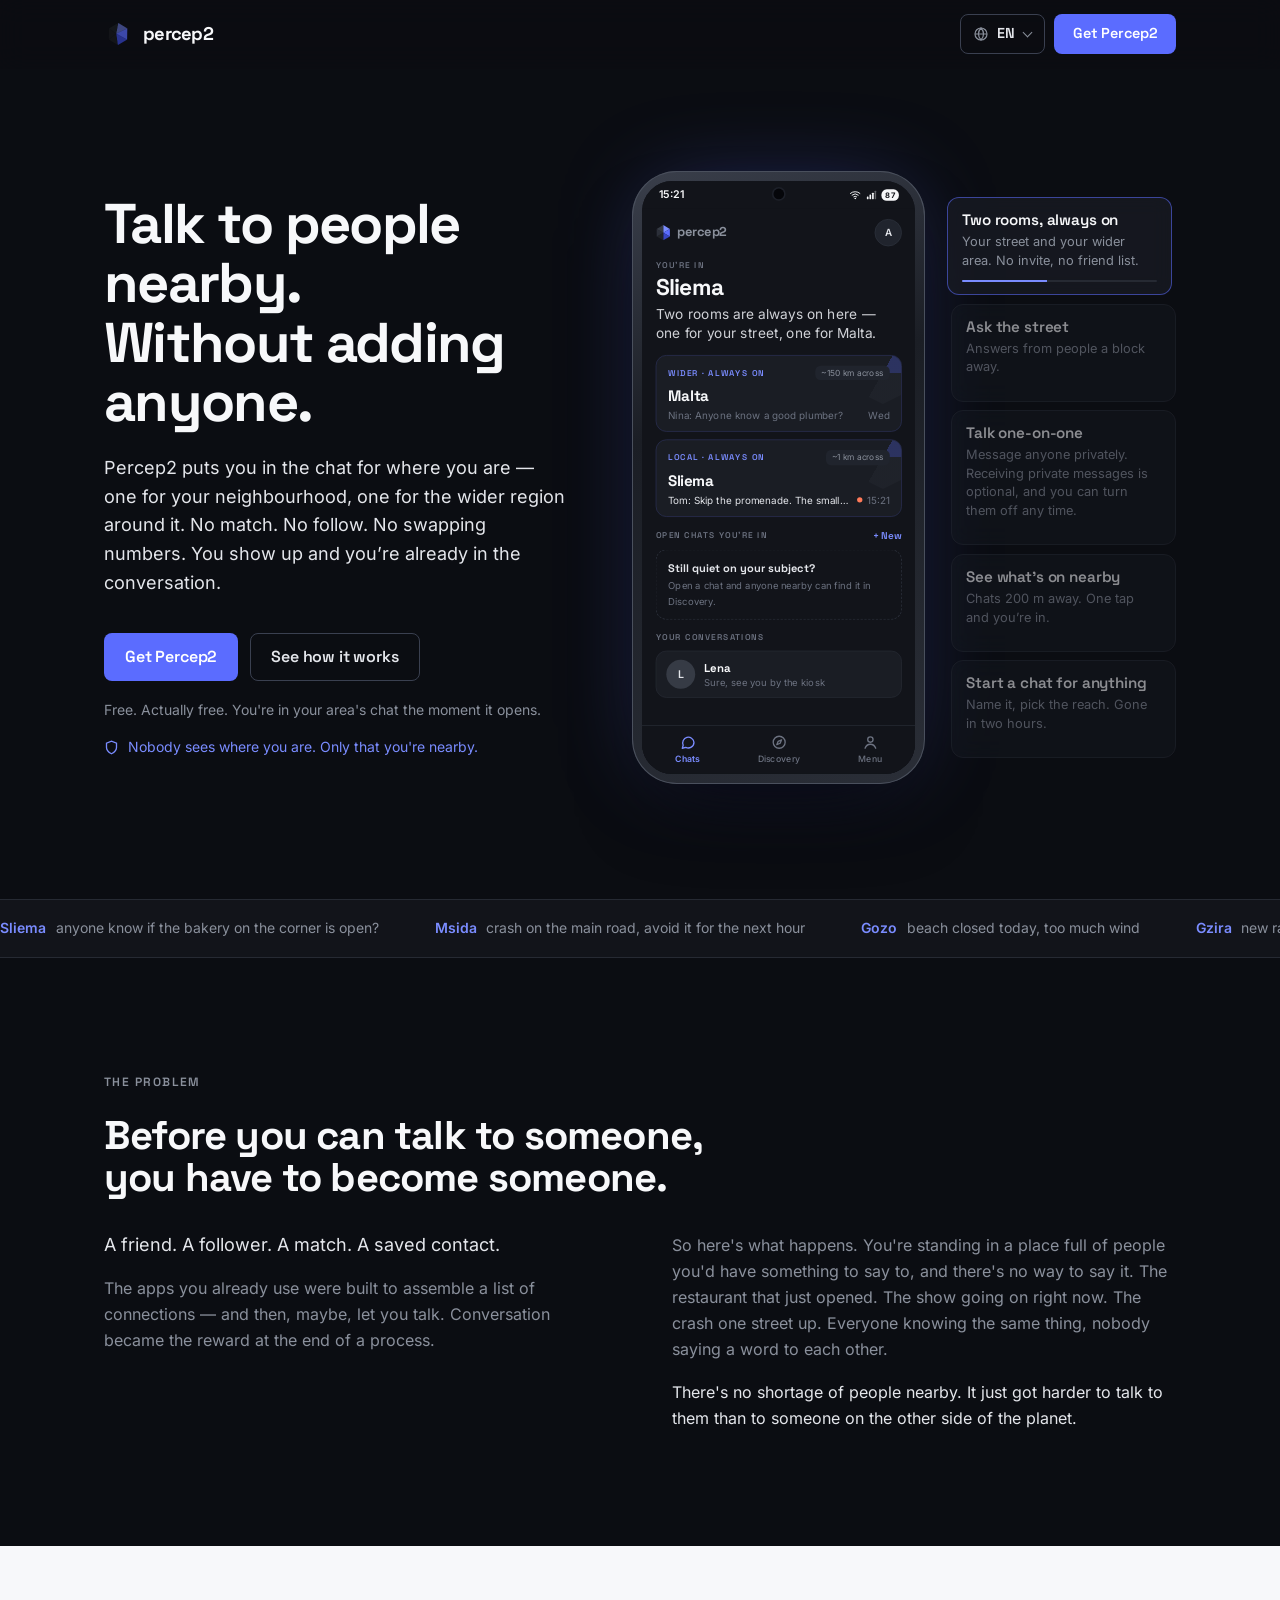
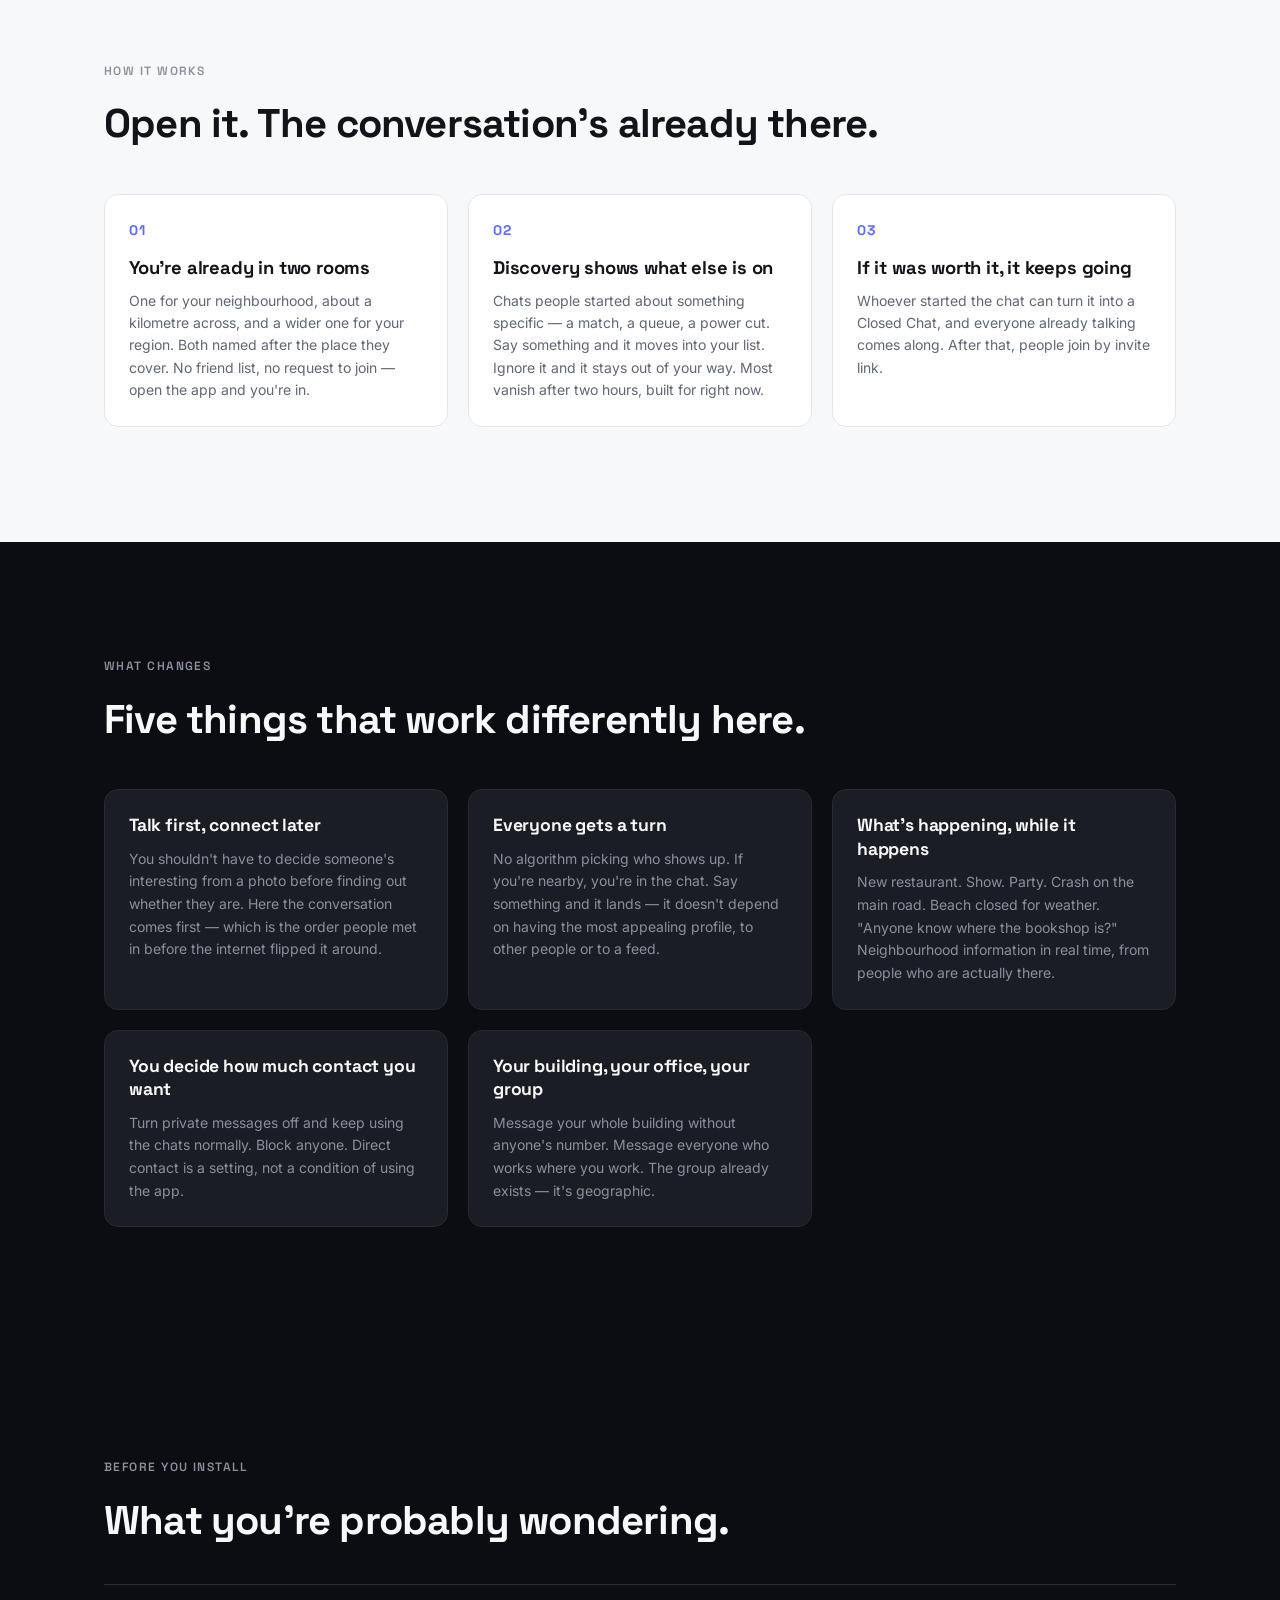
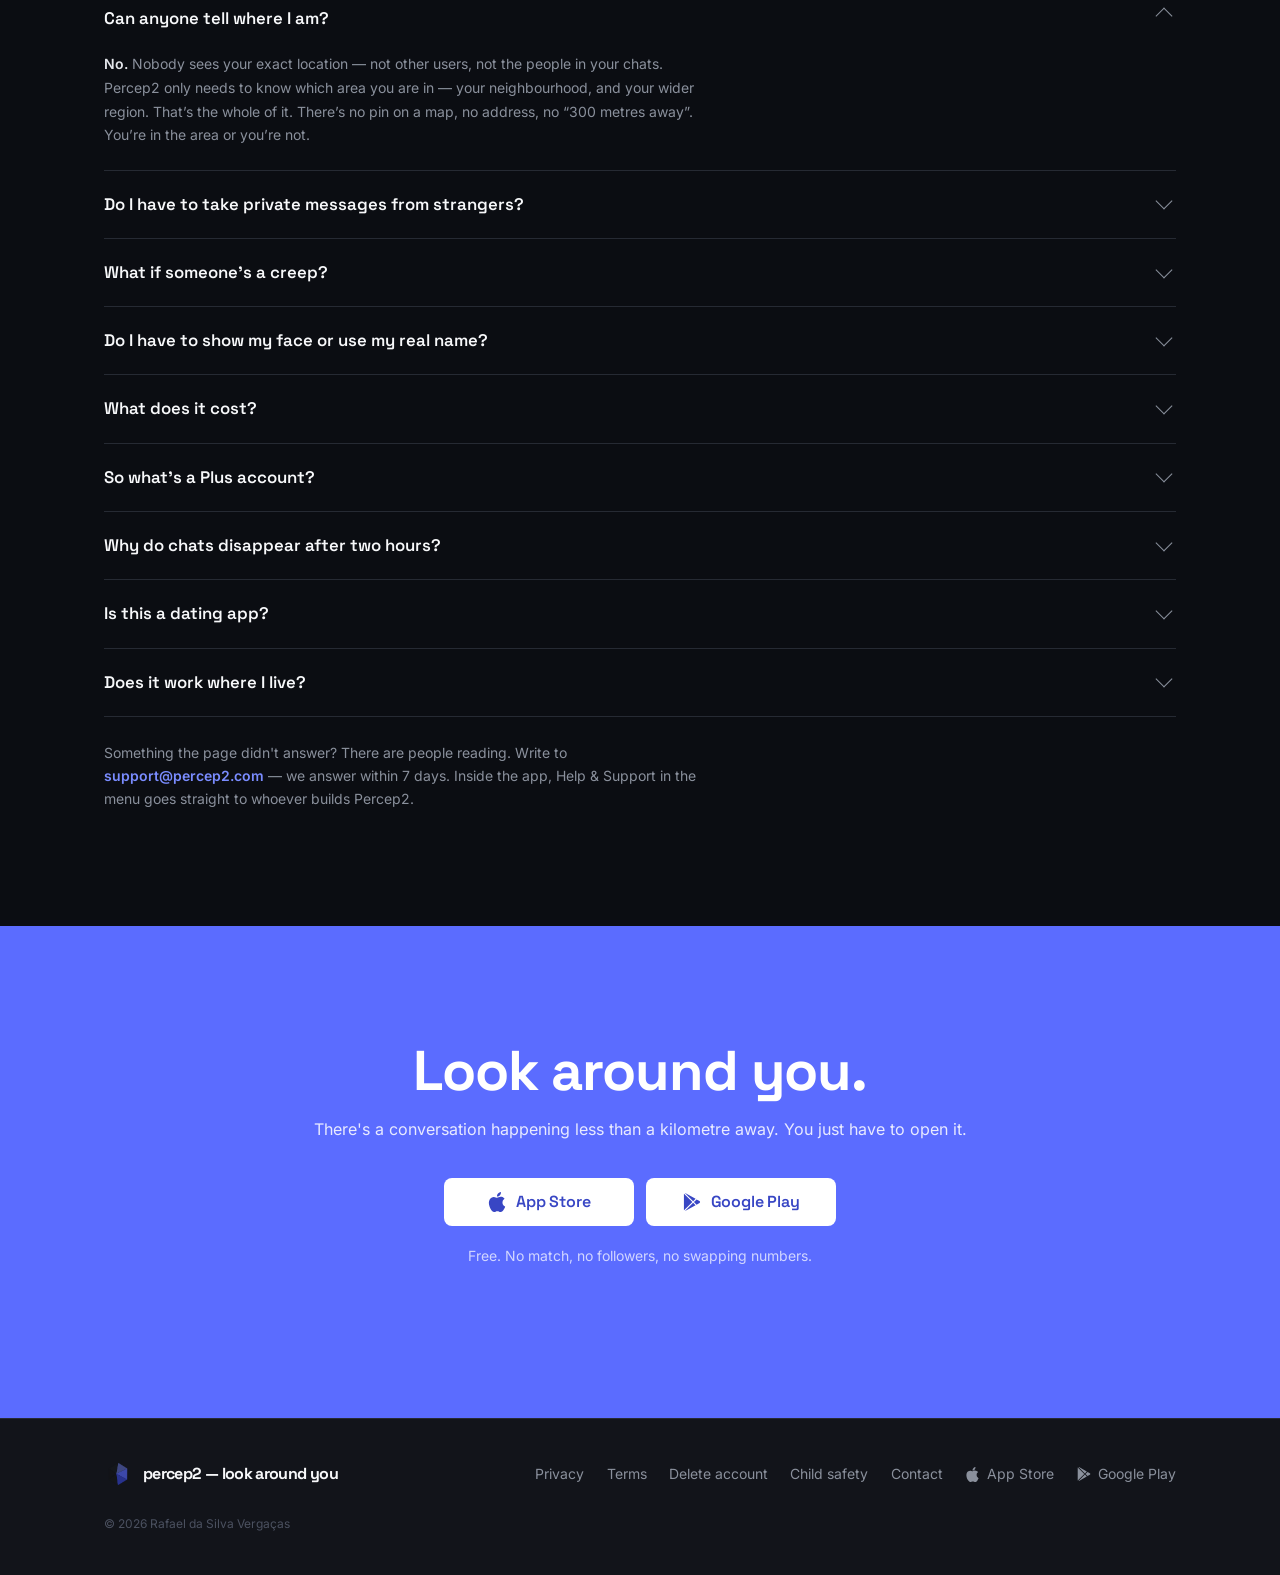
==== commit a8e0ce00: "New app demo in the front page." ====
--- a/index.html
+++ b/index.html
@@ -19,13 +19,14 @@
 <link rel="alternate" hreflang="pt-BR" href="https://percep2.com/pt-br/">
 <link rel="alternate" hreflang="x-default" href="https://percep2.com/">
 <link rel="stylesheet" href="assets/site.css">
+<link rel="stylesheet" href="assets/demo.css">
 <style>
 h1{font-size:var(--fs-display);letter-spacing:-.03em}
 h2{font-size:var(--fs-h1);letter-spacing:-.02em;margin-bottom:1rem}
 
 /* ---- hero ---- */
 .hero{padding-block:clamp(3.5rem,8vw,6.5rem) var(--sec);position:relative}
-.hero-grid{display:grid;grid-template-columns:1.05fr .95fr;gap:clamp(2rem,5vw,4.5rem);
+.hero-grid{display:grid;grid-template-columns:minmax(0,.92fr) minmax(0,1.08fr);gap:clamp(2rem,5vw,4.5rem);
   align-items:center}
 .hero h1{margin-bottom:1.4rem}
 .hero .sub{font-size:var(--fs-lg);line-height:1.6;color:var(--mist);opacity:.86;margin-bottom:2.2rem}
@@ -35,11 +36,9 @@
   font-size:var(--fs-s);color:var(--blue-l)}
 .trust svg{flex:none}
 
-/* mark stage */
+/* app demo stage */
 .stage{position:relative;display:grid;place-items:center;
   min-height:clamp(320px,42vw,460px)}
-.stage canvas.mark{width:min(300px,60vw);height:min(300px,60vw);display:block;
-  position:relative;z-index:2}
 .rings{position:absolute;inset:0;display:grid;place-items:center;z-index:1}
 .rings i{position:absolute;border:1px solid var(--blue);border-radius:50%;
   width:90px;height:90px;opacity:0;
@@ -133,7 +132,7 @@
 @media(max-width:900px){
   .hero-grid,.two{grid-template-columns:1fr}
   .steps,.bens{grid-template-columns:1fr}
-  .stage{order:-1;min-height:300px}
+  .stage{min-height:0}
 }
 </style>
 </head>
@@ -175,8 +174,22 @@
       </p>
     </div>
     <div class="stage rv">
-      <div class="rings"><i></i><i></i><i></i></div>
-      <canvas class="mark" id="heromark" width="640" height="640"></canvas>
+      <div class="demo" id="demo">
+        <div class="pwrap">
+          <div class="rings"><i></i><i></i><i></i></div>
+          <div class="phone" role="img" aria-label="Percep2 app demo: reading your local area chat, messaging someone privately, joining a chat from Discovery and opening a new chat.">
+            <div class="phone-in"><div class="scr" aria-hidden="true"></div></div>
+          </div>
+        </div>
+        <ol class="rail">
+        <li><button type="button"><b>Two rooms, always on</b><span>Your street and your wider area. No invite, no friend list.</span><i class="bar"></i></button></li>
+        <li><button type="button"><b>Ask the street</b><span>Answers from people a block away.</span><i class="bar"></i></button></li>
+        <li><button type="button"><b>Talk one-on-one</b><span>Message anyone privately. Receiving private messages is optional, and you can turn them off any time.</span><i class="bar"></i></button></li>
+        <li><button type="button"><b>See what’s on nearby</b><span>Chats 200 m away. One tap and you’re in.</span><i class="bar"></i></button></li>
+        <li><button type="button"><b>Start a chat for anything</b><span>Name it, pick the reach. Gone in two hours.</span><i class="bar"></i></button></li>
+        </ol>
+        <div class="dots"></div>
+      </div>
     </div>
   </div>
 </header>
@@ -373,6 +386,7 @@
   t.innerHTML=html+html;
 })();
 </script>
+<script src="assets/demo.js"></script>
 <script src="assets/site.js"></script>
 </body>
 </html>
--- a/assets/demo.css
+++ b/assets/demo.css
@@ -0,0 +1,237 @@
+.demo{--s:.76;--pw:calc(360px * var(--s));--ph:calc(780px * var(--s));
+  position:relative;display:grid;grid-template-columns:auto minmax(0,1fr);
+  gap:clamp(1rem,2vw,1.6rem);align-items:center;justify-items:start}
+.demo .rings{z-index:0}
+.phone{position:relative;z-index:2;width:calc(var(--pw) + 20px);height:calc(var(--ph) + 20px);
+  padding:10px;border-radius:calc(46px * var(--s) + 10px);
+  background:linear-gradient(160deg,#3a3f4b,#1b1e25 38%,#2a2e37);
+  box-shadow:0 0 0 1px #4a505d inset,0 40px 80px -30px rgba(0,0,0,.75),
+    0 0 90px -20px rgba(91,108,255,.35)}
+.phone-in{position:relative;width:var(--pw);height:var(--ph);overflow:hidden;
+  border-radius:calc(40px * var(--s));background:#12141A}
+.scr{position:absolute;left:0;top:0;width:360px;height:780px;transform:scale(var(--s));
+  transform-origin:0 0;overflow:hidden;background:#12141A;color:#E4E6EB;
+  font-family:var(--text);font-size:15px;line-height:1.4;
+  transition:opacity .35s var(--ease);user-select:none;-webkit-user-select:none}
+.scr.fade{opacity:0}
+.scr *{box-sizing:border-box}
+.scr .disp{font-family:var(--disp);letter-spacing:-.02em}
+
+.sb{position:absolute;inset:0 0 auto 0;height:36px;display:flex;align-items:center;
+  justify-content:space-between;padding:0 22px;font-size:14px;font-weight:600;color:#F7F8FA;z-index:30}
+.sb .cam{position:absolute;left:50%;top:10px;width:14px;height:14px;margin-left:-7px;
+  border-radius:50%;background:#05060a;box-shadow:0 0 0 2px #1d2029}
+.sb .ic{display:flex;gap:6px;align-items:center}
+.sb .bat{font-size:10px;font-weight:700;background:#F7F8FA;color:#12141A;border-radius:7px;
+  padding:1px 5px;line-height:1.3}
+
+.layer{position:absolute;inset:36px 0 0 0;background:#12141A;overflow:hidden;
+  transition:transform .38s cubic-bezier(.3,.7,.2,1)}
+.layer.off{transform:translateX(100%)}
+.layer.under{transform:translateX(-22%)}
+.instant .layer,.instant .sheet,.instant .scrim,.instant .msg-in{transition:none!important;animation:none!important}
+
+.page{position:absolute;inset:0 0 64px 0;padding:14px 18px 0;overflow:hidden}
+.page[hidden]{display:none}
+.tabbar{position:absolute;inset:auto 0 0 0;height:64px;border-top:1px solid #262A33;
+  display:grid;grid-template-columns:repeat(3,1fr);background:#12141A}
+.tab{display:flex;flex-direction:column;align-items:center;justify-content:center;gap:3px;
+  font-size:11.5px;color:#6C7280;font-weight:500}
+.tab.on{color:#7A8CFF;font-weight:600}
+.tab svg{width:21px;height:21px}
+
+.hdr{display:flex;align-items:center;justify-content:space-between;margin-bottom:18px}
+.brandl{display:flex;align-items:center;gap:8px;font-family:var(--disp);font-weight:700;
+  font-size:17px;color:#8A909C;letter-spacing:-.03em}
+.me{width:36px;height:36px;border-radius:50%;background:#20242D;display:grid;place-items:center;
+  font-size:13px;font-weight:600;color:#E4E6EB;border:1px solid #2c313c}
+.eb{font-family:var(--disp);font-size:11px;font-weight:600;letter-spacing:.14em;
+  text-transform:uppercase;color:#6C7280}
+.eb.acc{color:#7A8CFF}
+.place{font-family:var(--disp);font-weight:700;font-size:30px;letter-spacing:-.03em;
+  color:#F7F8FA;line-height:1.1;margin:4px 0 6px}
+.lede{font-size:13.5px;color:#6C7280;line-height:1.45;margin-bottom:14px}
+
+.area{position:relative;overflow:hidden;background:#1A1D24;border:1px solid #2a2f52;
+  border-radius:14px;padding:13px 15px 12px;margin-bottom:10px;transition:background .2s,border-color .2s}
+.area::after{content:"";position:absolute;right:-18px;top:-20px;width:84px;height:84px;
+  background:conic-gradient(from 30deg,rgba(91,108,255,.55) 0 60deg,rgba(54,59,69,.35) 60deg 180deg,transparent 180deg);
+  clip-path:polygon(50% 0,100% 25%,100% 75%,50% 100%,0 75%,0 25%);opacity:.5}
+.area .top{display:flex;justify-content:space-between;align-items:center;margin-bottom:6px}
+.area .span{position:relative;z-index:1;font-size:11px;color:#8A909C;background:#20242D;
+  border-radius:7px;padding:2px 8px}
+.area .nm{font-family:var(--disp);font-weight:700;font-size:20px;color:#F7F8FA;letter-spacing:-.02em}
+.area .last{display:flex;justify-content:space-between;gap:10px;align-items:center;
+  font-size:13px;color:#6C7280;margin-top:3px}
+.area .last span:first-child{white-space:nowrap;overflow:hidden;text-overflow:ellipsis}
+.area .when{display:flex;align-items:center;gap:6px;flex:none}
+.dot{width:7px;height:7px;border-radius:50%;background:#FF7A59;display:none}
+.area.unread .dot{display:block}
+.area.unread .last span:first-child{color:#E4E6EB}
+.area.ping{animation:ping-card .9s var(--ease)}
+@keyframes ping-card{0%{background:#232842}100%{background:#1A1D24}}
+
+.sec{display:flex;justify-content:space-between;align-items:center;margin:16px 0 9px}
+.sec .new{font-family:var(--disp);font-weight:600;font-size:13px;color:#7A8CFF}
+.empty{border:1px dashed #2c313c;border-radius:14px;padding:13px 15px}
+.empty b{display:block;font-family:var(--disp);font-size:14.5px;color:#E4E6EB;margin-bottom:2px}
+.empty span{font-size:12.5px;color:#6C7280}
+.row{display:flex;align-items:center;gap:12px;background:#1A1D24;border:1px solid #262A33;
+  border-radius:14px;padding:11px 13px;margin-bottom:8px}
+.row.enter{animation:row-in .45s var(--ease) both}
+@keyframes row-in{from{opacity:0;transform:translateY(8px)}}
+.av{flex:none;width:38px;height:38px;border-radius:50%;display:grid;place-items:center;
+  font-size:14px;font-weight:600;color:#E4E6EB;background:#2B2F39}
+.av.hex{background:#20242D}
+.row .bd{flex:1;min-width:0}
+.row .t{display:flex;align-items:center;gap:8px}
+.row .t b{font-family:var(--disp);font-size:15px;font-weight:700;color:#F7F8FA;
+  white-space:nowrap;overflow:hidden;text-overflow:ellipsis;flex:1;min-width:0}
+.row .s{font-size:12.5px;color:#6C7280;white-space:nowrap;overflow:hidden;text-overflow:ellipsis}
+.row .chev{color:#6C7280;flex:none}
+.tag{font-family:var(--disp);font-size:10.5px;font-weight:700;letter-spacing:.1em;
+  color:#7A8CFF;background:rgba(91,108,255,.16);border-radius:6px;padding:2px 7px;flex:none}
+.exp{display:flex;align-items:center;gap:10px;margin-top:6px}
+.exp i{flex:1;height:3px;border-radius:2px;background:#262A33;position:relative;overflow:hidden}
+.exp i::after{content:"";position:absolute;inset:0;width:var(--f,100%);background:#7A8CFF;border-radius:2px}
+.exp span{font-family:var(--disp);font-size:11.5px;font-weight:600;letter-spacing:.04em;color:#6C7280;flex:none}
+
+.dtitle{font-family:var(--disp);font-weight:700;font-size:25px;color:#F7F8FA;
+  letter-spacing:-.03em;margin:4px 0 18px}
+.fab{position:absolute;right:18px;bottom:16px;background:#5B6CFF;color:#F7F8FA;
+  font-family:var(--disp);font-weight:600;font-size:15px;border-radius:11px;padding:12px 18px;z-index:3}
+
+.rm-h{display:flex;align-items:center;gap:12px;padding:8px 16px 10px;border-bottom:1px solid #262A33}
+.back{flex:none;width:36px;height:36px;border-radius:10px;background:#1A1D24;display:grid;place-items:center;color:#8A909C}
+.rm-h .ti{flex:1;min-width:0}
+.rm-h .ti b{display:block;font-family:var(--disp);font-size:18px;font-weight:700;color:#F7F8FA;
+  white-space:nowrap;overflow:hidden;text-overflow:ellipsis;letter-spacing:-.02em}
+.rm-h .ti span{font-size:12.5px;color:#6C7280}
+.rm-h .left{font-family:var(--disp);font-size:11.5px;font-weight:600;color:#6C7280;letter-spacing:.03em;flex:none}
+.mem{display:flex;align-items:center;gap:9px;padding:9px 16px;border-bottom:1px solid #262A33;
+  font-size:13px;color:#6C7280}
+.mem .stk{display:flex}
+.mem .stk .av{width:24px;height:24px;font-size:10px;border:2px solid #12141A;margin-right:-7px}
+.mem .stk .av:last-child{margin-right:0}
+.adm{display:flex;align-items:center;gap:12px;padding:11px 16px;background:#1a1e33;
+  border-bottom:1px solid #2a2f52;font-size:13px;color:#C8CCD6;line-height:1.35}
+.adm strong{color:#F7F8FA;font-weight:600}
+.adm .keep{flex:none;background:#5B6CFF;color:#F7F8FA;font-family:var(--disp);font-weight:600;
+  font-size:13px;border-radius:9px;padding:8px 11px}
+.msgs{position:absolute;left:0;right:0;bottom:66px;display:flex;flex-direction:column;
+  justify-content:flex-end;padding:0 14px 8px;gap:9px}
+.rm-top{position:relative;z-index:2;background:#12141A}
+.note{align-self:center;max-width:290px;text-align:center;font-size:12.5px;color:#C8CCD6;
+  background:#1A1D24;border:1px solid #262A33;border-radius:11px;padding:8px 12px}
+.day{align-self:center;font-family:var(--disp);font-size:11px;font-weight:600;color:#8A909C;
+  background:#1A1D24;border-radius:999px;padding:3px 12px}
+.m{display:flex;gap:9px;align-items:flex-end;max-width:84%}
+.m .av{width:30px;height:30px;font-size:12px}
+.m .who{font-size:11.5px;margin-bottom:3px;color:#6C7280}
+.m .who b{color:#7A8CFF;font-weight:600;margin-right:5px}
+.bub{background:#20242D;color:#E4E6EB;border-radius:14px;padding:9px 12px;font-size:14px;line-height:1.38}
+.m.mine{align-self:flex-end;flex-direction:column;align-items:flex-end;gap:3px}
+.m.mine .who{margin:0}
+.m.mine .bub{background:#5B6CFF;color:#F7F8FA}
+.msg-in{animation:msg-in .32s var(--ease) both}
+@keyframes msg-in{from{opacity:0;transform:translateY(10px) scale(.98)}}
+.typing{font-size:12px;color:#6C7280;display:flex;align-items:center;gap:6px;padding-left:4px}
+.typing i{width:5px;height:5px;border-radius:50%;background:#6C7280;animation:blink 1s infinite}
+.typing i:nth-child(2){animation-delay:.15s}.typing i:nth-child(3){animation-delay:.3s}
+@keyframes blink{50%{opacity:.25}}
+.cmp{position:absolute;inset:auto 0 0 0;height:66px;display:flex;align-items:center;gap:10px;
+  padding:0 14px;border-top:1px solid #262A33;background:#12141A}
+.cmp .in{flex:1;height:44px;border:1px solid #2c313c;border-radius:22px;display:flex;align-items:center;
+  padding:0 16px;font-size:14.5px;color:#6C7280;white-space:nowrap;overflow:hidden}
+.cmp .in.has{color:#E4E6EB}
+.cmp .in.focus{border-color:#5B6CFF}
+.caret{display:inline-block;width:1.5px;height:17px;background:#7A8CFF;margin-left:1px;animation:blink .9s steps(1) infinite}
+.send{flex:none;width:44px;height:44px;border-radius:50%;background:#20242D;display:grid;place-items:center;color:#E4E6EB;transition:background .15s}
+.send.on{background:#5B6CFF}
+
+.scrim{position:absolute;inset:0;background:rgba(5,6,10,.6);opacity:0;pointer-events:none;
+  transition:opacity .3s var(--ease);z-index:40}
+.scrim.on{opacity:1}
+.sheet{position:absolute;left:0;right:0;bottom:0;z-index:41;background:#1A1D24;
+  border-radius:22px 22px 0 0;padding:10px 20px 22px;transform:translateY(105%);
+  transition:transform .4s cubic-bezier(.3,.7,.2,1)}
+.sheet.on{transform:none}
+.handle{width:40px;height:4px;border-radius:2px;background:#363B45;margin:0 auto 16px}
+.sh-t{font-family:var(--disp);font-size:21px;font-weight:700;color:#F7F8FA;letter-spacing:-.02em}
+.sh-s{font-size:13px;color:#8A909C;margin:3px 0 16px}
+.ph-row{display:flex;gap:12px;align-items:center;margin-bottom:16px}
+.addph{flex:none;width:62px;height:62px;border-radius:50%;border:1.5px dashed #4a505d;display:grid;
+  place-items:center;text-align:center;font-family:var(--disp);font-size:9.5px;font-weight:700;letter-spacing:.08em;color:#8A909C}
+.field{flex:1;height:48px;border-radius:11px;background:#20242D;display:flex;align-items:center;
+  padding:0 14px;font-size:14.5px;color:#6C7280;white-space:nowrap;overflow:hidden;border:1px solid transparent}
+.field.has{color:#E4E6EB}.field.focus{border-color:#5B6CFF}
+.chips{display:flex;flex-wrap:wrap;gap:8px;margin:9px 0 9px}
+.chip{display:flex;align-items:center;gap:6px;border-radius:10px;padding:9px 12px;font-size:13px;
+  background:#20242D;color:#C8CCD6;transition:background .15s,color .15s}
+.chip.on{background:#5B6CFF;color:#F7F8FA;font-weight:600}
+.chip.lock{color:#6C7280}
+.chip em{font-style:normal;font-family:var(--disp);font-size:9.5px;font-weight:700;letter-spacing:.08em;
+  color:#7A8CFF;background:rgba(91,108,255,.16);border-radius:5px;padding:1px 5px}
+.small{font-size:12px;color:#6C7280}
+.dur{display:flex;align-items:center;gap:12px;background:#20242D;border-radius:12px;padding:12px 14px;margin:14px 0 16px}
+.dur div{flex:1}
+.dur b{display:block;font-family:var(--disp);font-size:15px;color:#F7F8FA}
+.dur span{font-size:12px;color:#8A909C}
+.dur em{font-style:normal;font-family:var(--disp);font-size:12px;font-weight:700;color:#C8CCD6;
+  background:#2B2F39;border-radius:7px;padding:3px 9px}
+.submit{height:50px;border-radius:12px;background:#5B6CFF;color:#F7F8FA;display:grid;place-items:center;
+  font-family:var(--disp);font-weight:600;font-size:16px}
+.prof{text-align:center}
+.prof .big{width:76px;height:76px;font-size:28px;margin:0 auto 10px;background:#363B45}
+.prof .nm{font-family:var(--disp);font-size:21px;font-weight:700;color:#F7F8FA}
+.prof .bio{font-size:13.5px;color:#8A909C;margin:4px auto 18px;max-width:270px}
+.acts{display:grid;grid-template-columns:1fr 1fr;gap:10px;margin-bottom:8px}
+.act{height:48px;border-radius:12px;background:#20242D;color:#E4E6EB;display:flex;align-items:center;
+  justify-content:center;gap:8px;font-family:var(--disp);font-weight:600;font-size:15px;transition:transform .15s}
+.act.pri{background:#5B6CFF;color:#F7F8FA}
+.act.press{transform:scale(.96)}
+.close{text-align:center;font-family:var(--disp);font-weight:600;font-size:14.5px;color:#7A8CFF;padding:12px 0 0}
+
+.tap{position:absolute;z-index:60;width:44px;height:44px;margin:-22px 0 0 -22px;border-radius:50%;
+  background:rgba(247,248,250,.28);border:2px solid rgba(247,248,250,.75);pointer-events:none;opacity:0;
+  transform:scale(.6)}
+.tap.go{animation:tap .55s var(--ease)}
+.tap.hold{opacity:1;transform:scale(1);transition:opacity .2s,transform .2s}
+@keyframes tap{0%{opacity:0;transform:scale(1.4)}35%{opacity:1;transform:scale(.85)}100%{opacity:0;transform:scale(1.1)}}
+
+.rail{position:relative;z-index:2;list-style:none;display:flex;flex-direction:column;gap:.55rem;
+  width:100%;max-width:260px}
+.rail button{all:unset;box-sizing:border-box;display:block;width:100%;cursor:pointer;
+  background:rgba(26,29,36,.72);border:1px solid var(--line);border-radius:12px;padding:.75rem .9rem;
+  backdrop-filter:blur(10px);opacity:.55;transition:opacity .25s var(--ease),border-color .25s var(--ease),transform .25s var(--ease)}
+.rail button:hover{opacity:.85}
+.rail button:focus-visible{outline:2px solid var(--blue-l);outline-offset:2px}
+.rail li.on button{opacity:1;border-color:rgba(91,108,255,.55);transform:translateX(-4px)}
+.rail b{display:block;font-family:var(--disp);font-size:.95rem;font-weight:600;color:var(--paper);
+  letter-spacing:-.01em;line-height:1.25}
+.rail span{display:block;font-size:.8rem;color:var(--slate);line-height:1.45;margin-top:.25rem}
+.rail .bar{display:block;height:2px;margin-top:.6rem;border-radius:2px;background:var(--line);overflow:hidden}
+.rail .bar::after{content:"";display:block;height:100%;width:calc(var(--p,0) * 100%);background:var(--blue-l)}
+.rail li:not(.on) .bar{visibility:hidden}
+
+@media(max-width:1180px){
+  .demo{grid-template-columns:1fr;justify-items:center;gap:1.1rem}
+  .rail{max-width:min(var(--pw) + 60px,100%);display:grid}
+  .rail li{grid-area:1/1;visibility:hidden}
+  .rail li.on{visibility:visible}
+  .rail li.on button{transform:none}
+  .rail button{text-align:center}
+  .dots{display:flex!important}
+}
+.dots{display:none;justify-content:center;gap:.5rem;margin-top:.2rem}
+.dots button{all:unset;width:8px;height:8px;border-radius:50%;background:var(--graphite);cursor:pointer;
+  position:relative}
+.dots button::before{content:"";position:absolute;inset:-12px}
+.dots button[aria-current]{background:var(--blue-l)}
+.dots button:focus-visible{outline:2px solid var(--blue-l);outline-offset:3px}
+@media(max-width:900px){.demo{--s:.74}}
+@media(max-width:420px){.demo{--s:.68}}
+@media (prefers-reduced-motion:reduce){
+  .rail button,.layer,.sheet,.scrim,.scr{transition:none}
+}
+.pwrap{position:relative;display:grid;place-items:center}
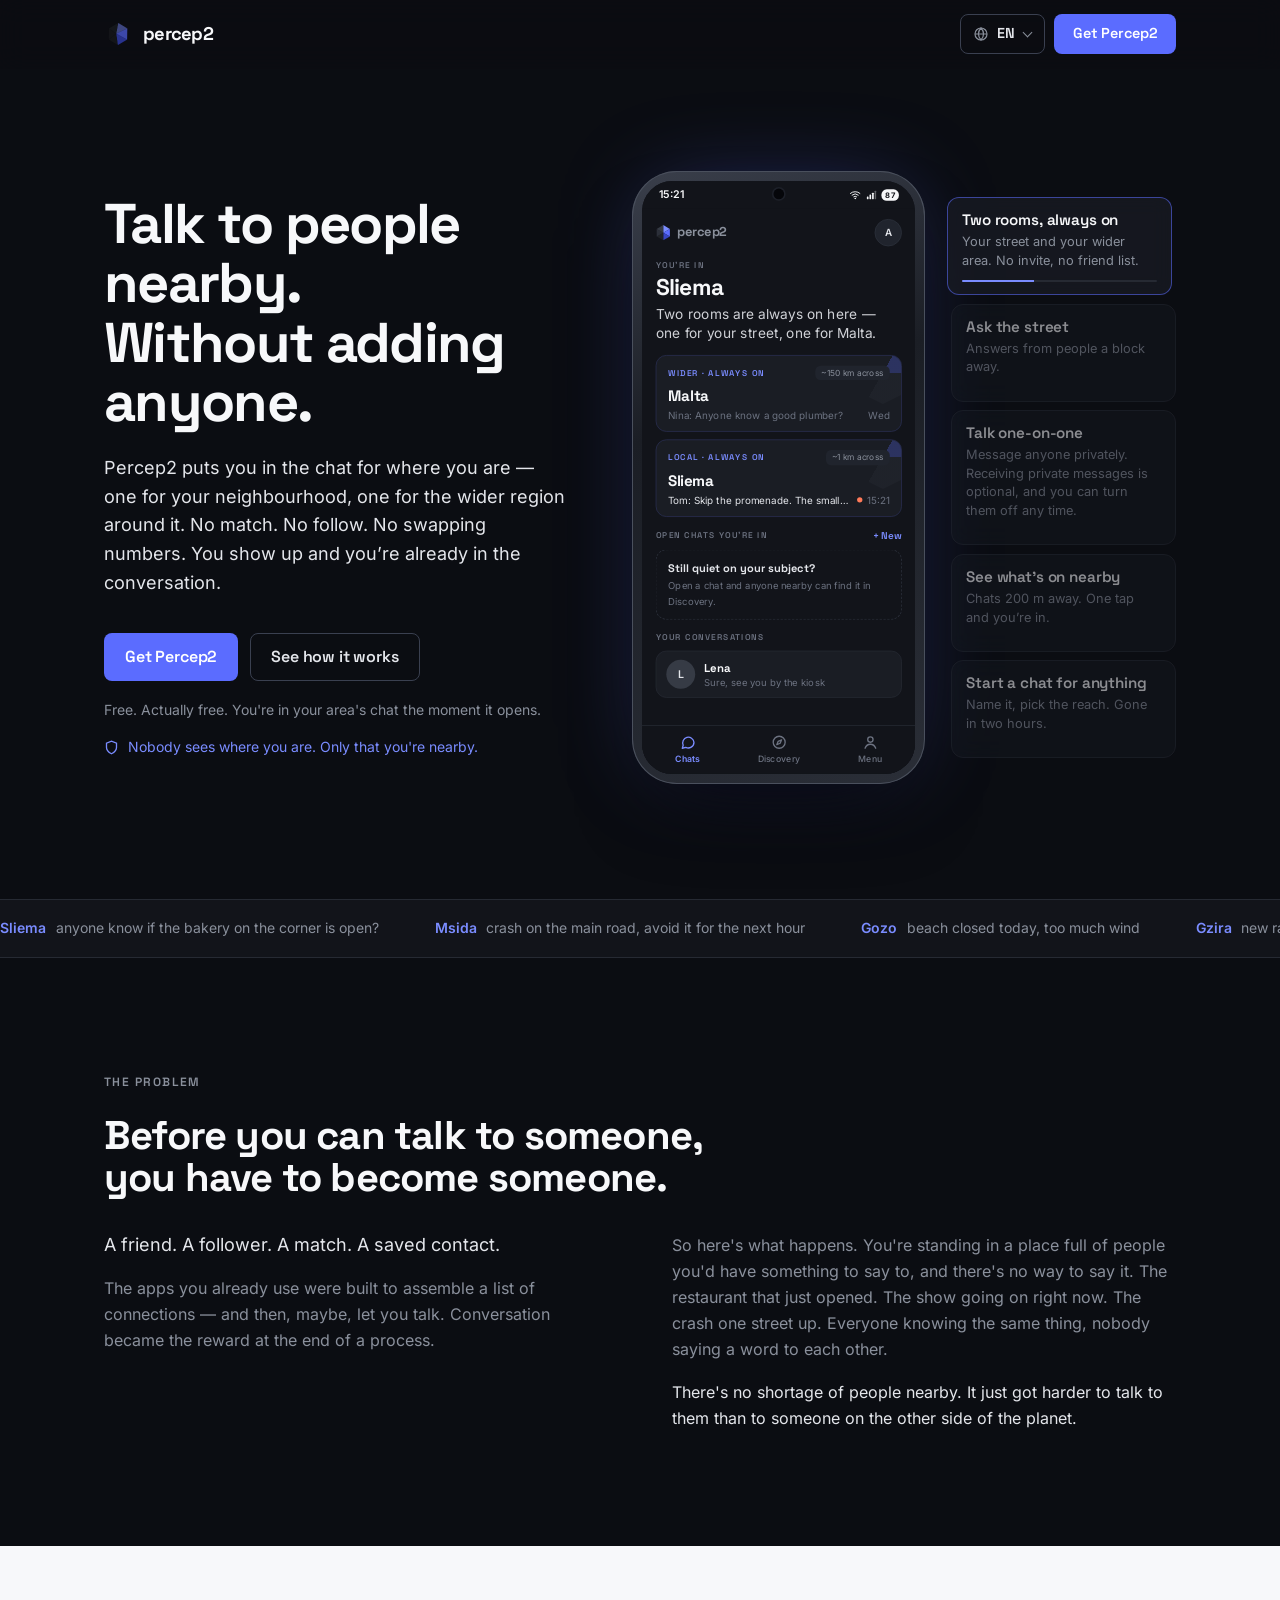
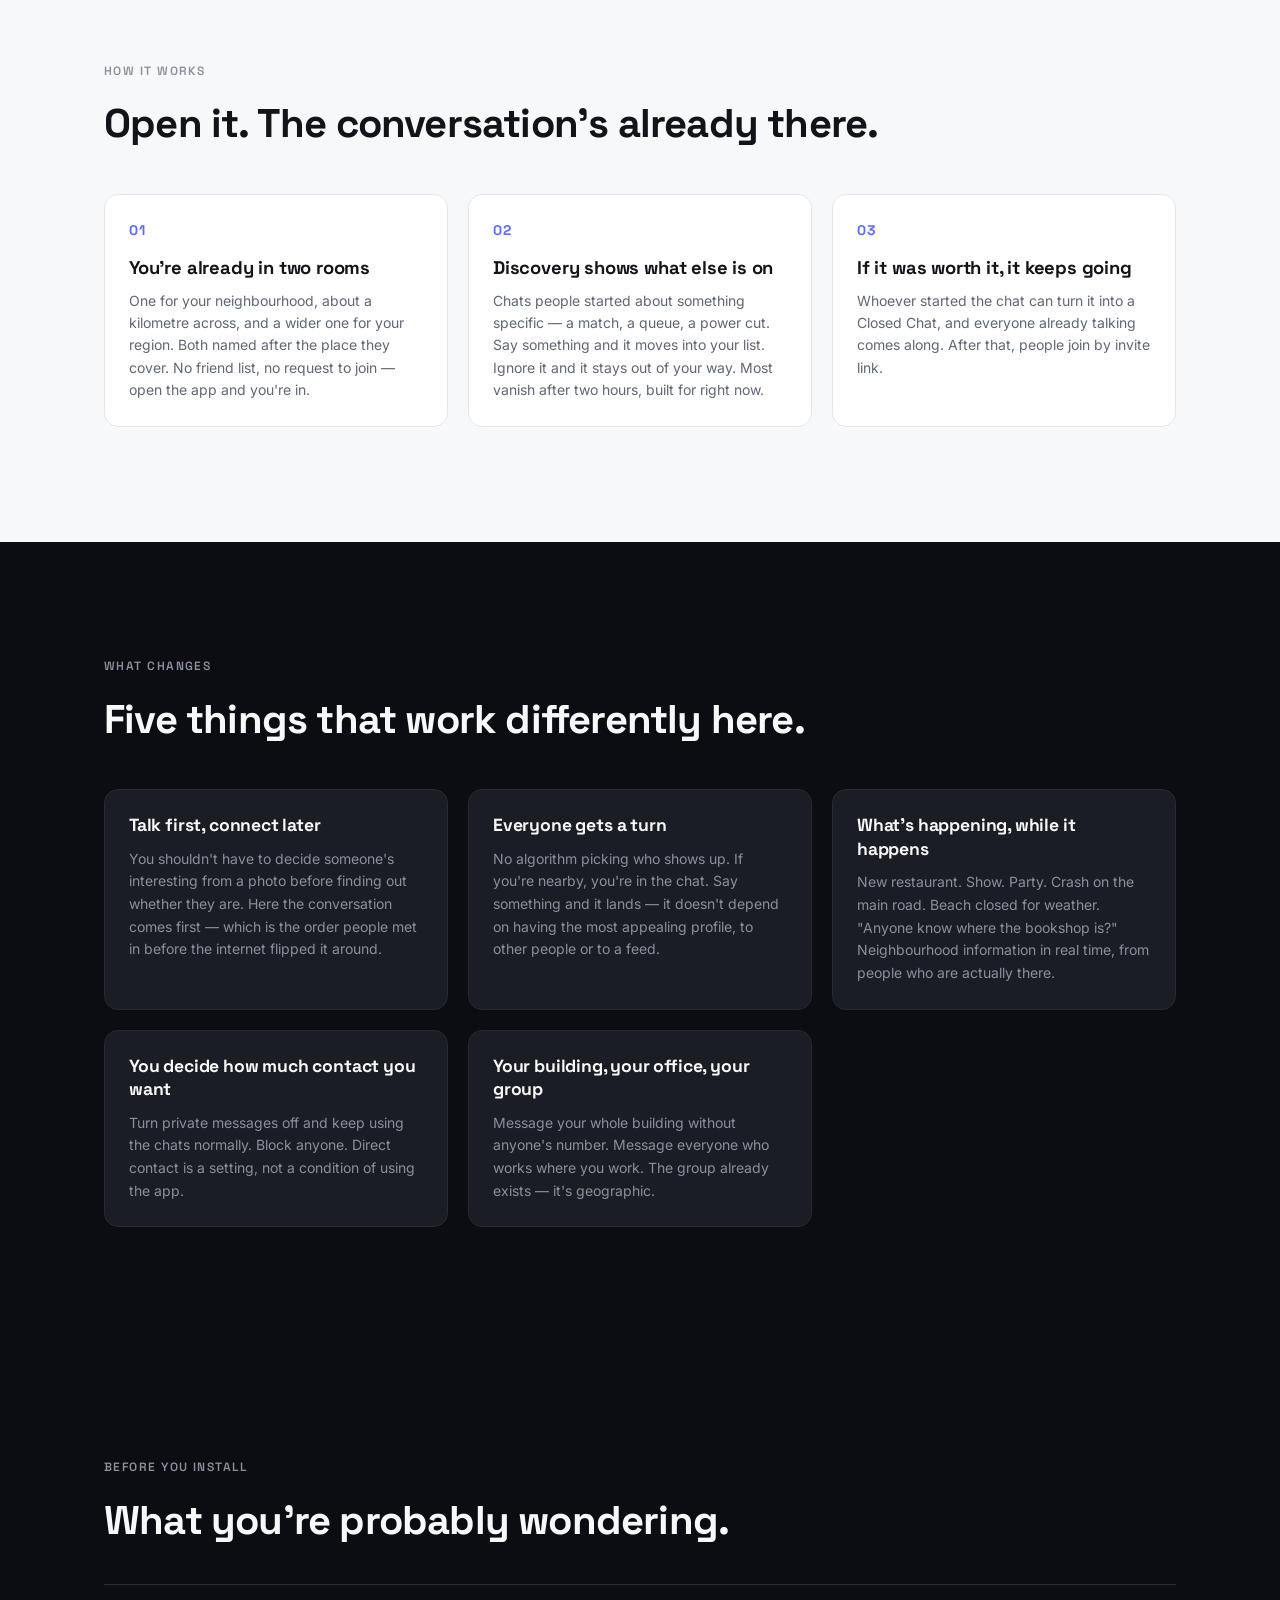
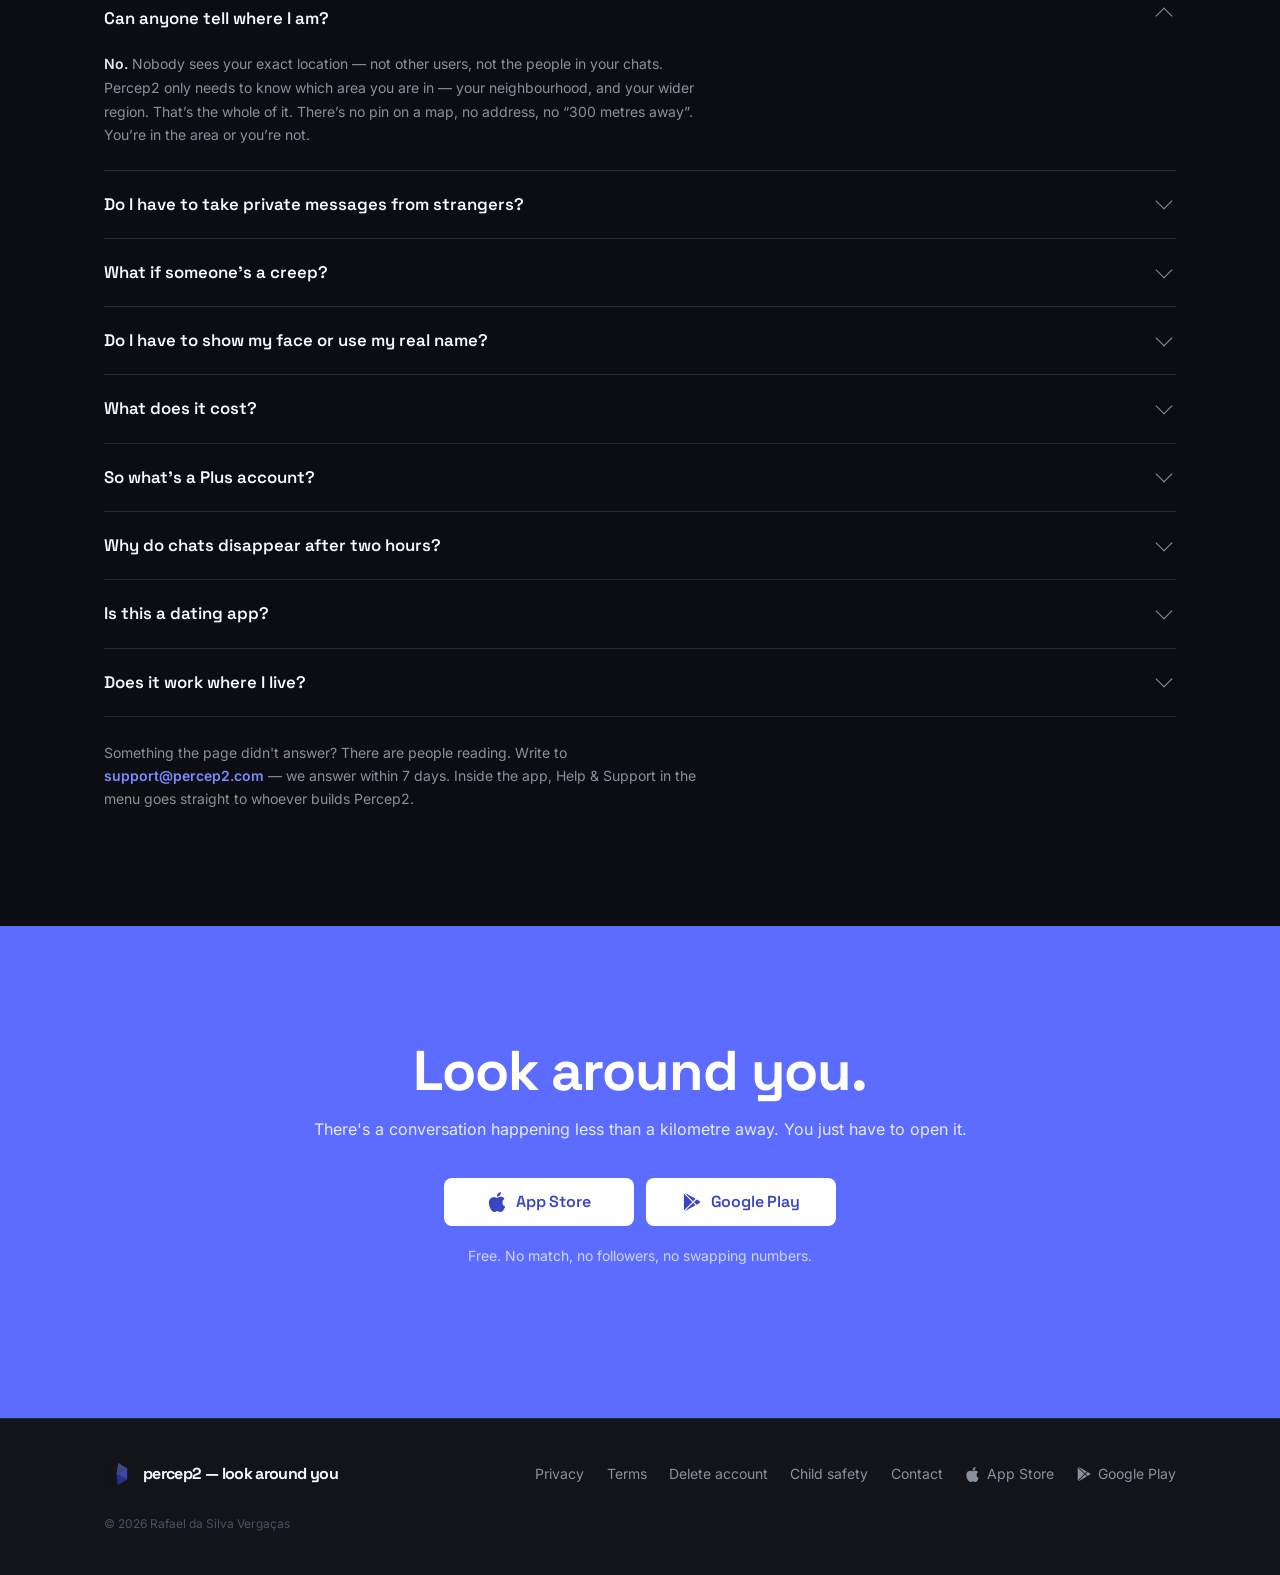
==== commit a24dee2f: "QR Code redirects to store." ====
--- a/index.html
+++ b/index.html
@@ -387,6 +387,7 @@
 })();
 </script>
 <script src="assets/demo.js"></script>
+<script src="assets/stores.js"></script>
 <script src="assets/site.js"></script>
 </body>
 </html>
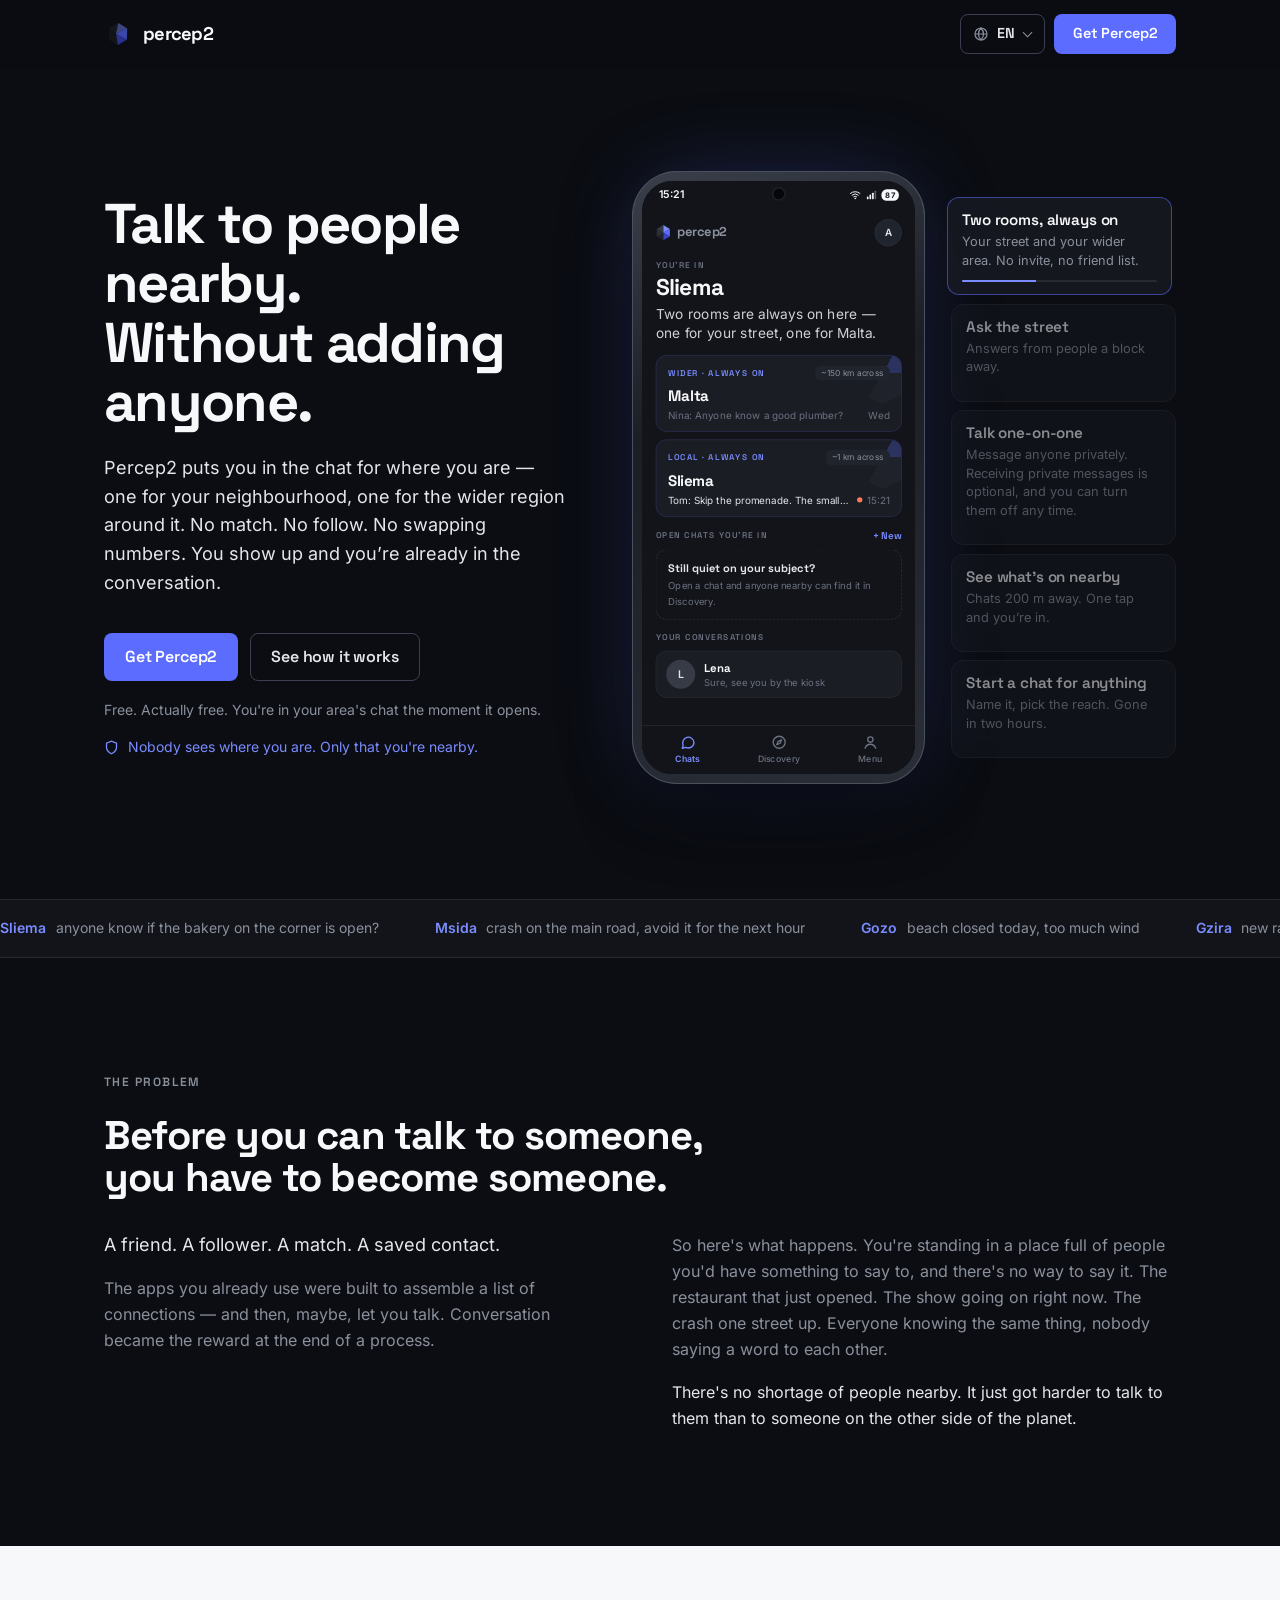
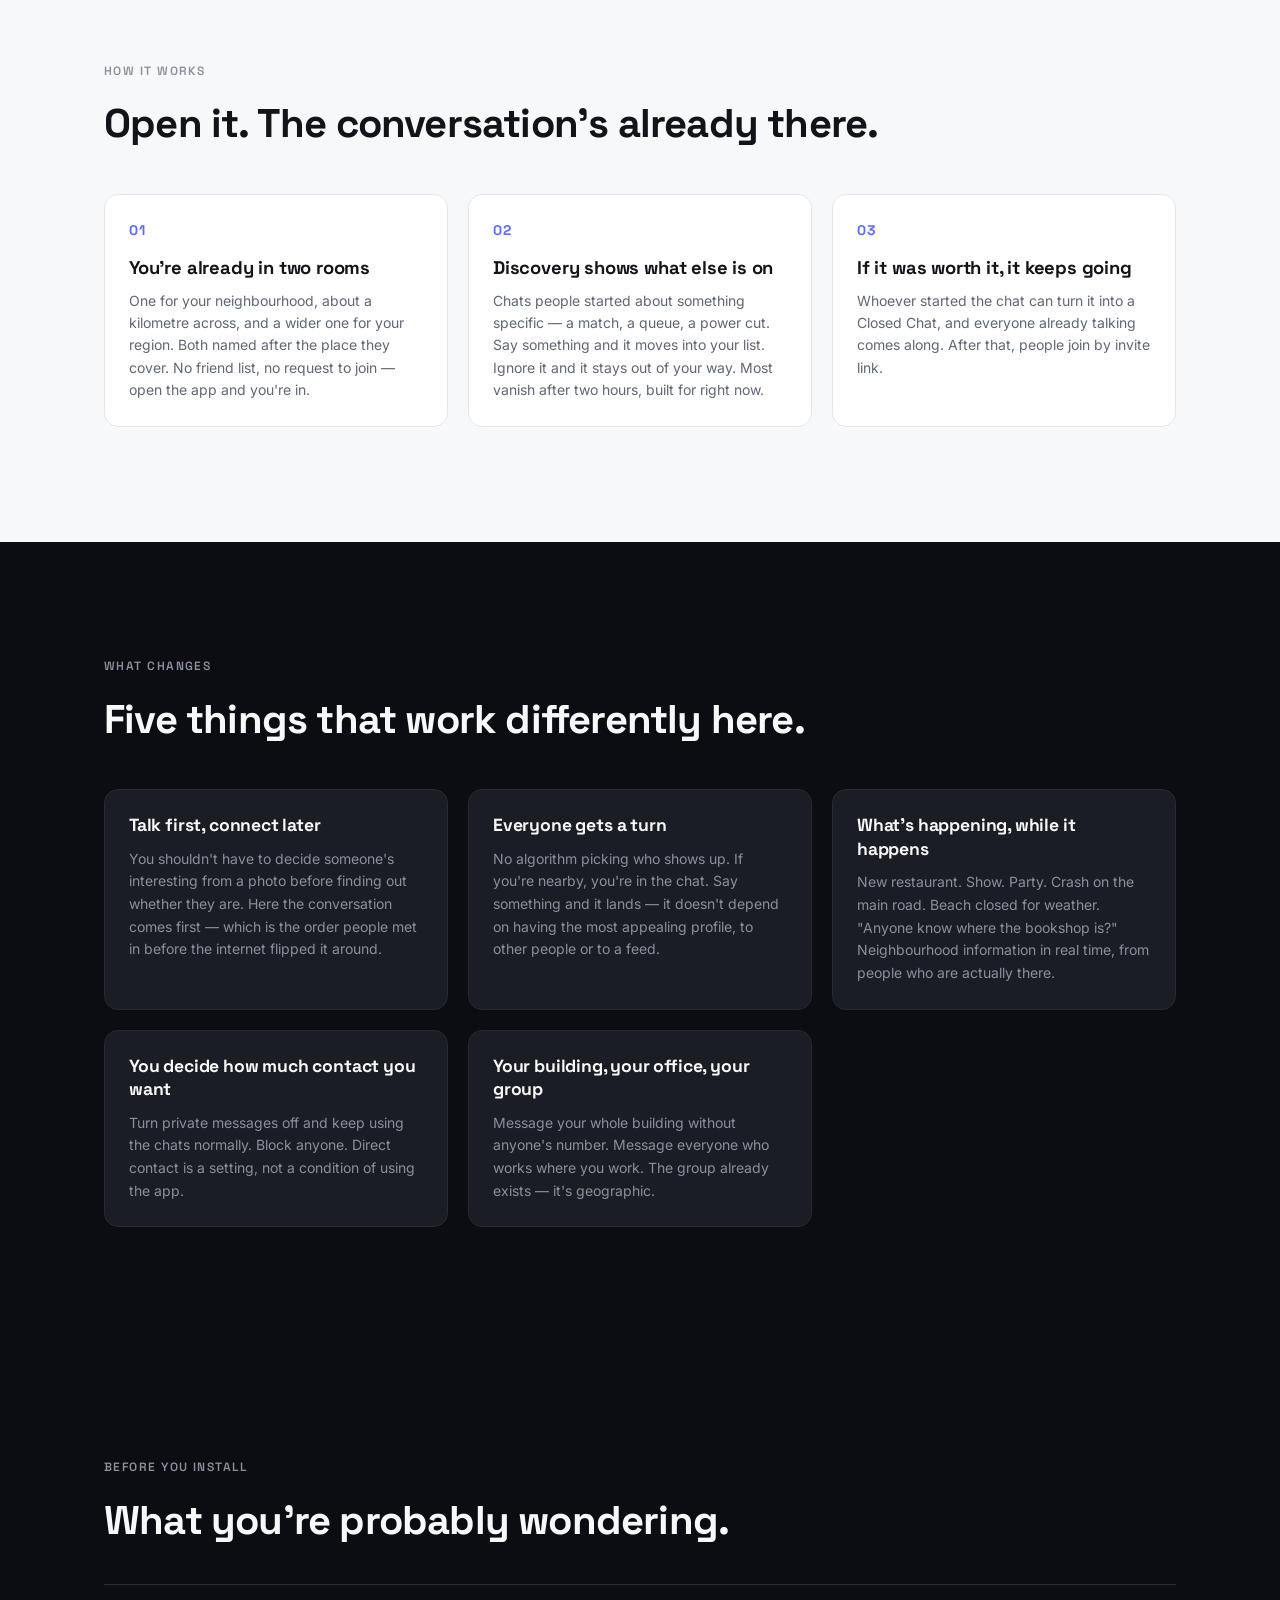
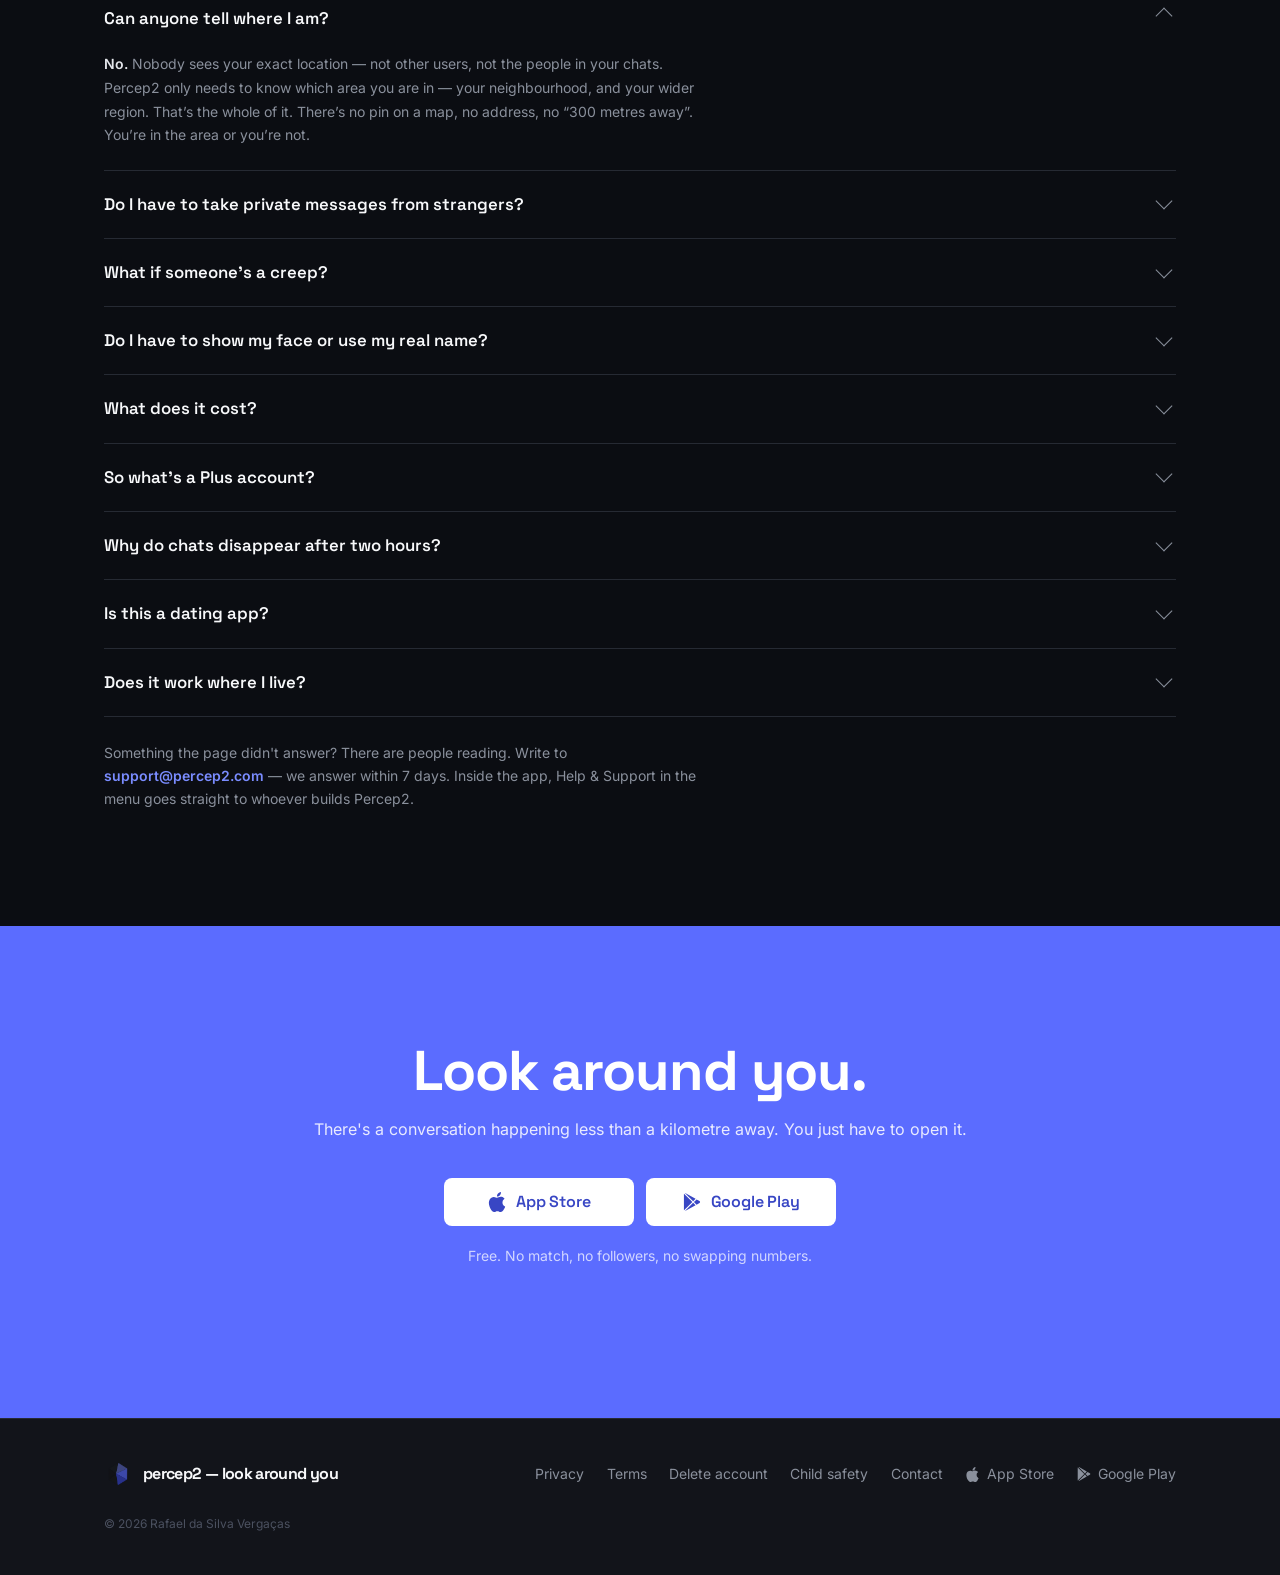
==== commit e56f133d: "Policies and site copy for 1.2.0. - Open chats: Plus owners choose how long chats last; closed chats" ====
--- a/index.html
+++ b/index.html
@@ -307,14 +307,13 @@
         <div class="a">Nothing. The app is completely free — including the Plus
           account, which also costs nothing right now.</div></details>
       <details class="rv"><summary>So what's a Plus account?</summary>
-        <div class="a">An account type with four extra things: your Open Chats don't expire
-          after two hours, you can turn them into Closed Chats, you can open a chat that reaches
+        <div class="a">An account type with four extra things: you choose how long your Open Chats last, you can turn them into Closed Chats, you can open a chat that reaches
           beyond your immediate area, and you can start as many new private conversations as you
           like. Switching is free, and you can switch back.</div></details>
       <details class="rv"><summary>Why do chats disappear after two hours?</summary>
         <div class="a">Because they're for what's happening now. A chat about the show ends
           when the show ends. Anything worth keeping becomes a Closed Chat; the rest gets
-          out of the way.</div></details>
+          out of the way. On Plus you can choose a longer chat, up to as long as people keep talking.</div></details>
       <details class="rv"><summary>Is this a dating app?</summary>
         <div class="a">Not only. Some people are looking for a relationship, some want
           friends or someone to do something with, and some just want to know what's going
